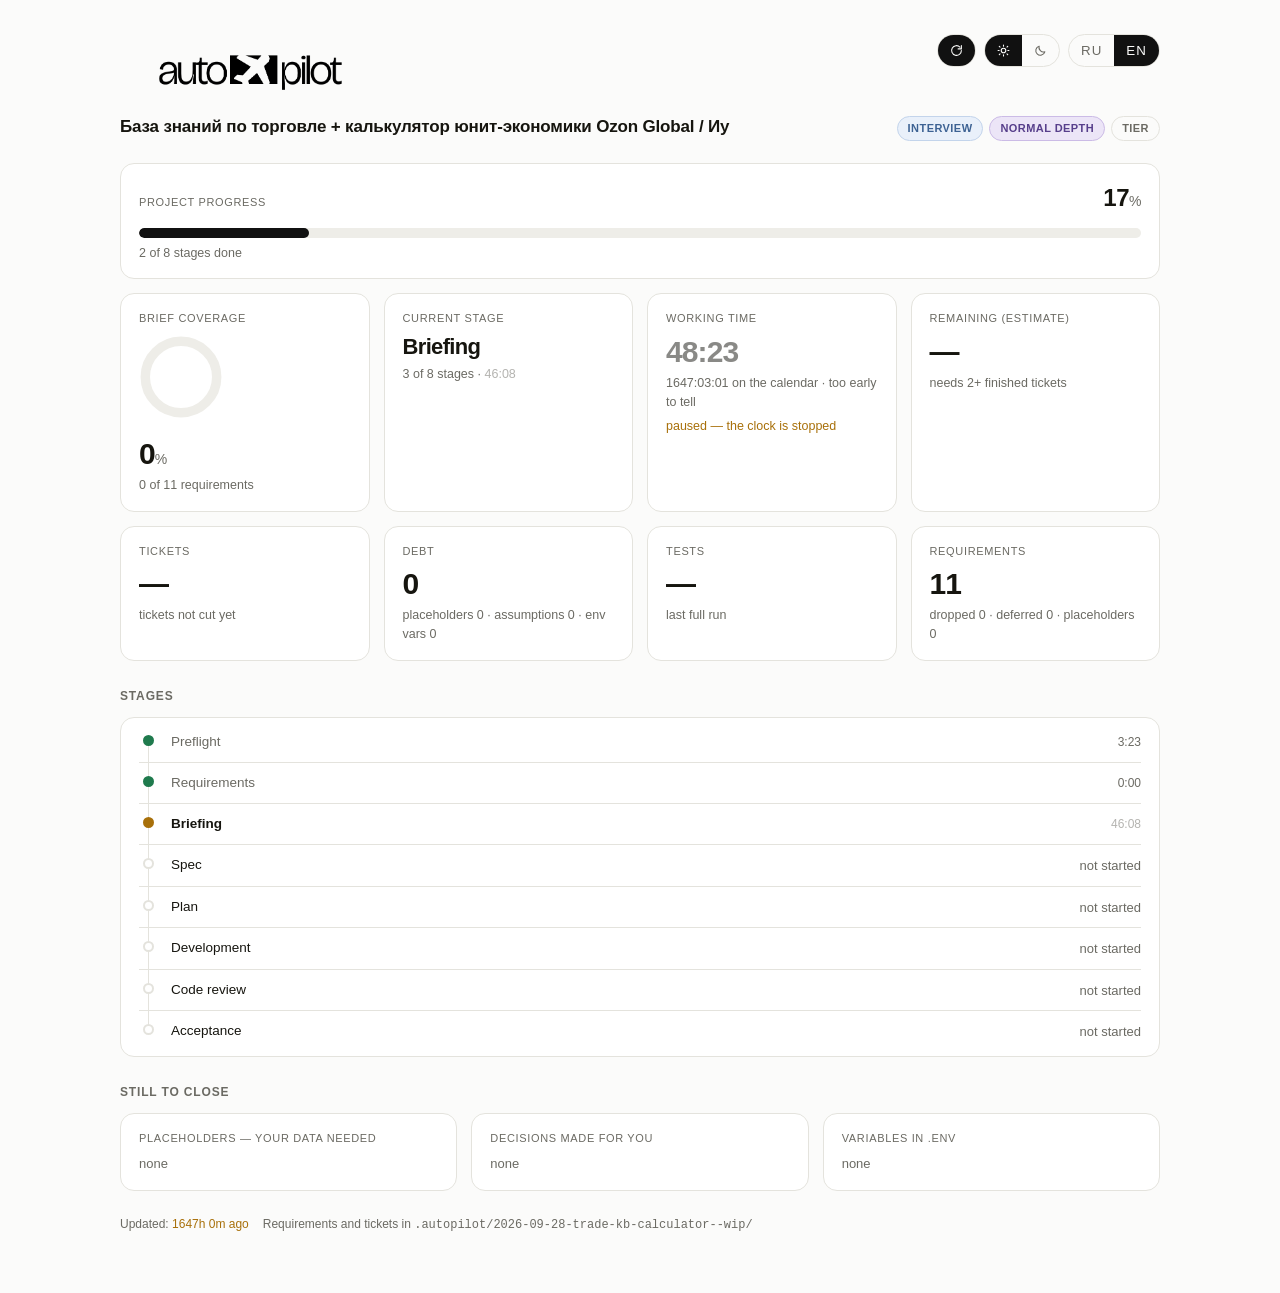
==== .autopilot/index.html @ a00d8f91 "Исходная база знаний и старт автопилота Co-Authored-By: Claude Opus 5.5 <noreply@anthropic.com>" ====
<!doctype html>
<html lang="ru">
<head>
<meta charset="utf-8">
<meta name="viewport" content="width=device-width, initial-scale=1">
<title>autopilot</title>
<style>
  :root, :root[data-theme="light"]{
    --bg:#fbfbfa; --panel:#fff; --ink:#16150f; --dim:#6b6a63; --line:#e4e3dd;
    --accent:#111; --ok:#1f7a4d; --warn:#a8700a; --bad:#b3352b; --ghost:#eeede8; --info:#2f6690;
    --fix:#6f4a9e;
    --radius:14px; --logo-light:block; --logo-dark:none; --glow:rgba(168,112,10,.38);
  }
  @media (prefers-color-scheme:dark){
    :root:not([data-theme]){
      --bg:#141412; --panel:#1c1c19; --ink:#f2f1ea; --dim:#918f86; --line:#2e2e29;
      --accent:#f2f1ea; --ok:#4bbd84; --warn:#d9a341; --bad:#e0685c; --ghost:#262622; --info:#7aa8d4;
      --fix:#b18ad9;
      --glow:rgba(217,163,65,.45);
      --logo-light:none; --logo-dark:block;
    }
  }
  :root[data-theme="dark"]{
    --bg:#141412; --panel:#1c1c19; --ink:#f2f1ea; --dim:#918f86; --line:#2e2e29;
    --accent:#f2f1ea; --ok:#4bbd84; --warn:#d9a341; --bad:#e0685c; --ghost:#262622; --info:#7aa8d4;
    --fix:#b18ad9;
    --logo-light:none; --logo-dark:block;
  }
  *{box-sizing:border-box}
  body{margin:0;background:var(--bg);color:var(--ink);
    font:15px/1.5 ui-sans-serif,-apple-system,"Segoe UI",Roboto,"Helvetica Neue",sans-serif;
    -webkit-font-smoothing:antialiased;padding:34px 20px 60px}
  .wrap{max-width:1040px;margin:0 auto;min-width:0}
  /* wrap на .top: в узкой панели переключатели уходят на вторую строку, а не за край */
  .top{display:flex;align-items:flex-start;gap:16px;margin-bottom:8px;flex-wrap:wrap}
  .logo{height:clamp(44px,7vw,72px);width:auto;max-width:64vw}
  .logo.l{display:var(--logo-light)} .logo.d{display:var(--logo-dark)}
  .segs{margin-left:auto;display:flex;gap:8px;flex:0 0 auto}
  .seg{display:flex;border:1px solid var(--line);border-radius:999px;overflow:hidden}
  .seg button{appearance:none;border:0;background:transparent;color:var(--dim);cursor:pointer;
    font:600 11px/1 inherit;letter-spacing:.08em;padding:8px 12px;display:flex;align-items:center}
  .seg button:hover{color:var(--ink)}
  .seg button[aria-pressed="true"]{background:var(--accent);color:var(--bg)}
  .seg svg{width:13px;height:13px;display:block}
  header{display:flex;flex-wrap:wrap;gap:12px;align-items:baseline;margin-bottom:22px}
  h1{font-size:17px;font-weight:600;margin:0;letter-spacing:-.01em}
  .badges{margin-left:auto;display:flex;gap:6px;flex-wrap:wrap}
  .badge{font-size:11px;letter-spacing:.04em;text-transform:uppercase;font-weight:600;
    border:1px solid var(--bd,var(--line));border-radius:999px;padding:3px 10px;
    color:var(--fg,var(--dim));background:var(--bbg,transparent)}
  /* режим — синяя семья, насыщенность растёт с автономией */
  .b-mode-1{--bbg:#eff4fb;--bd:#cfdcef;--fg:#4a6d9e}
  .b-mode-2{--bbg:#e9f0fa;--bd:#c3d4eb;--fg:#3d6293}
  .b-mode-3{--bbg:#e3ecf9;--bd:#b6cce8;--fg:#2f5688}
  .b-mode-4{--bbg:#d6e3f6;--bd:#9dbbe0;--fg:#1f4374}
  /* глубина — фиолетовая семья */
  .b-depth-1{--bbg:#f4f0fa;--bd:#ddd2ee;--fg:#6b559b}
  .b-depth-2{--bbg:#ece5f7;--bd:#cbbbe6;--fg:#573f8b}
  .b-depth-3{--bbg:#e2d8f3;--bd:#b8a3dd;--fg:#452f78}
  /* ярус — охра, насыщенность растёт с объёмом работы */
  .b-tier-0{--bbg:#f7f3e8;--bd:#e5dbc3;--fg:#7d6b45}
  .b-tier-1{--bbg:#f3ecdb;--bd:#dbcda9;--fg:#6e5c34}
  .b-tier-2{--bbg:#eee4cb;--bd:#cfbc8d;--fg:#5f4d26}
  .b-tier-3{--bbg:#e8dbb9;--bd:#c2ab72;--fg:#50401b}
  .b-done{--bbg:#e8f3ec;--bd:#b6d9c4;--fg:#1f7a4d}
  @media (prefers-color-scheme:dark){
    :root:not([data-theme]) .b-mode-1{--bbg:#1a2333;--bd:#2a3a52;--fg:#9cbbe6}
    :root:not([data-theme]) .b-mode-2{--bbg:#1b263a;--bd:#2e405e;--fg:#a5c3ec}
    :root:not([data-theme]) .b-mode-3{--bbg:#1c2942;--bd:#31466a;--fg:#aecbf2}
    :root:not([data-theme]) .b-mode-4{--bbg:#1f2f4f;--bd:#3a5482;--fg:#c0d8fb}
    :root:not([data-theme]) .b-depth-1{--bbg:#221d32;--bd:#372e4f;--fg:#b8a6e0}
    :root:not([data-theme]) .b-depth-2{--bbg:#26203b;--bd:#40345c;--fg:#c5b3ec}
    :root:not([data-theme]) .b-depth-3{--bbg:#2b2346;--bd:#4b3b6c;--fg:#d3c2f7}
    :root:not([data-theme]) .b-tier-0{--bbg:#26221a;--bd:#3b3527;--fg:#cbb98d}
    :root:not([data-theme]) .b-tier-1{--bbg:#2a2519;--bd:#443b26;--fg:#d6c393}
    :root:not([data-theme]) .b-tier-2{--bbg:#2f2917;--bd:#4e4227;--fg:#e2cd97}
    :root:not([data-theme]) .b-tier-3{--bbg:#352d16;--bd:#58492a;--fg:#edd79c}
    :root:not([data-theme]) .b-done{--bbg:#16281f;--bd:#26432f;--fg:#4bbd84}
  }
  :root[data-theme="dark"] .b-mode-1{--bbg:#1a2333;--bd:#2a3a52;--fg:#9cbbe6}
  :root[data-theme="dark"] .b-mode-2{--bbg:#1b263a;--bd:#2e405e;--fg:#a5c3ec}
  :root[data-theme="dark"] .b-mode-3{--bbg:#1c2942;--bd:#31466a;--fg:#aecbf2}
  :root[data-theme="dark"] .b-mode-4{--bbg:#1f2f4f;--bd:#3a5482;--fg:#c0d8fb}
  :root[data-theme="dark"] .b-depth-1{--bbg:#221d32;--bd:#372e4f;--fg:#b8a6e0}
  :root[data-theme="dark"] .b-depth-2{--bbg:#26203b;--bd:#40345c;--fg:#c5b3ec}
  :root[data-theme="dark"] .b-depth-3{--bbg:#2b2346;--bd:#4b3b6c;--fg:#d3c2f7}
  :root[data-theme="dark"] .b-tier-0{--bbg:#26221a;--bd:#3b3527;--fg:#cbb98d}
  :root[data-theme="dark"] .b-tier-1{--bbg:#2a2519;--bd:#443b26;--fg:#d6c393}
  :root[data-theme="dark"] .b-tier-2{--bbg:#2f2917;--bd:#4e4227;--fg:#e2cd97}
  :root[data-theme="dark"] .b-tier-3{--bbg:#352d16;--bd:#58492a;--fg:#edd79c}
  :root[data-theme="dark"] .b-done{--bbg:#16281f;--bd:#26432f;--fg:#4bbd84}
  /* minmax(min(Npx,100%)): в колонке уже 200px карточка сжимается, а не вылезает за край */
  .grid{display:grid;gap:14px;grid-template-columns:repeat(auto-fit,minmax(min(200px,100%),1fr));margin-bottom:14px}
  /* ряды показателей: четыре карточки в строку держатся дольше, чем списки долга */
  .grid.m{grid-template-columns:repeat(auto-fit,minmax(min(168px,100%),1fr))}
  .card{background:var(--panel);border:1px solid var(--line);border-radius:var(--radius);padding:16px 18px;min-width:0}
  .k{font-size:11px;letter-spacing:.06em;text-transform:uppercase;color:var(--dim);margin-bottom:8px}
  /* длинное значение («1 ч 05 мин … 2 ч 10 мин», «Спецификация») переносится, а не режется */
  .v{font-size:30px;font-weight:650;letter-spacing:-.03em;line-height:1.1;font-variant-numeric:tabular-nums;
    overflow-wrap:anywhere}
  .v.stage{font-size:clamp(17px,4.4vw,22px)}
  .v small{font-size:14px;font-weight:500;color:var(--dim);letter-spacing:0}
  .sub{font-size:12.5px;color:var(--dim);margin-top:6px;overflow-wrap:anywhere}
  .hero{display:flex;gap:18px;align-items:center;flex-wrap:wrap}
  .hero>div{min-width:0}
  .ring{flex:0 0 84px}
  .bar{height:6px;background:var(--ghost);border-radius:99px;overflow:hidden;margin-top:10px}
  .bar i{display:block;height:100%;background:var(--accent);border-radius:99px;transition:width .3s ease}
  .bar.lg{height:10px;margin-top:12px}
  /* общий прогресс: этапы по весам, внутри разработки — доля готовых тасков */
  .overall{background:var(--panel);border:1px solid var(--line);border-radius:var(--radius);
    padding:16px 18px;margin-bottom:14px}
  .overall-head{display:flex;justify-content:space-between;align-items:baseline;gap:10px;
    font-size:11px;letter-spacing:.06em;text-transform:uppercase;color:var(--dim)}
  .overall-head b{font-size:24px;font-weight:650;letter-spacing:-.02em;text-transform:none;
    color:var(--ink);font-variant-numeric:tabular-nums}
  .overall-head b small{font-size:14px;font-weight:500;color:var(--dim)}
  h2{font-size:12px;letter-spacing:.07em;text-transform:uppercase;color:var(--dim);
    margin:26px 0 12px;font-weight:600}
  .tl{background:var(--panel);border:1px solid var(--line);border-radius:var(--radius);padding:16px 18px;min-width:0}
  /* сводка по таскам — ответ на «где разработка» до того, как всматриваешься в полосы */
  .tlsum{display:flex;gap:8px;flex-wrap:wrap;margin-bottom:12px}
  .chip{font-size:11.5px;letter-spacing:.03em;border:1px solid var(--line);border-radius:999px;
    padding:3px 10px;color:var(--dim);font-variant-numeric:tabular-nums}
  .chip.ok{border-color:var(--ok);color:var(--ok)}
  .chip.run{border-color:var(--warn);color:var(--warn)}
  .chip.info{border-color:var(--info);color:var(--info)}
  .chip.bad{border-color:var(--bad);color:var(--bad)}
  .chip.fix{border-color:var(--fix);color:var(--fix)}
  /* фаза таска прямо на плашке: «ревью» и «ремонт» — состояния, которых до
     этого не существовало, и по одному цвету их не различить */
  .fill .nm{overflow:hidden;text-overflow:ellipsis;min-width:0}
  .fill .ph{margin-left:8px;font-size:10.5px;letter-spacing:.05em;text-transform:uppercase;
    opacity:.85;border:1px solid rgba(255,255,255,.5);border-radius:999px;padding:1px 6px;flex:none}
  .tlnow{font-size:13px;margin:-4px 0 12px;overflow-wrap:anywhere}
  .tlnow .lbl{color:var(--dim)}
  .tlnow b{font-weight:650;font-variant-numeric:tabular-nums}
  .tlnow .nowclock{color:var(--warn);font-variant-numeric:tabular-nums}
  .wave{font-size:11px;letter-spacing:.06em;text-transform:uppercase;color:var(--dim);margin:14px 0 8px}
  .wave:first-child{margin-top:0}
  /* minmax(0,1fr), а не 1fr: у 1fr пол — min-content, и длинное имя таска раздвигает сетку шире экрана */
  .row{display:grid;grid-template-columns:26px minmax(0,1fr) 56px;gap:10px;align-items:center;margin-bottom:6px;font-size:13px}
  .row b{font-weight:600;font-variant-numeric:tabular-nums;color:var(--dim)}
  .row.now b{color:var(--ink)}
  .track{background:var(--ghost);border-radius:6px;height:22px;position:relative;overflow:hidden;min-width:0}
  .fill{position:absolute;inset:0 auto 0 0;border-radius:6px;display:flex;align-items:center;
    padding:0 8px;white-space:nowrap;font-size:12px;color:#fff;overflow:hidden}
  /* ждущий таск — пустой контур, а не залитая дорожка: плашка теперь во всю
     ширину, и без этого «ждёт» выглядело бы как ещё одно состояние заливки */
  .row.wait .track{background:transparent;border:1px dashed var(--line)}
  .fill.pend{background:transparent;border:0;color:var(--dim)}
  /* «в работе» должно читаться как живое, а не как исчезающее: раньше плашка
     гасла до opacity .3 вместе с названием таска. Теперь дышит свечение вокруг
     дорожки и яркость плашки, текст остаётся читаемым всё время. */
  .row.now .track{animation:trackGlow 1.9s ease-in-out infinite}
  /* блик бежит по плашке идущего таска — движение без ложного процента */
  .fill.active::after{content:'';position:absolute;inset:0;
    background:linear-gradient(90deg,transparent 0,rgba(255,255,255,.30) 50%,transparent 100%);
    transform:translateX(-100%);animation:sheen 1.9s ease-in-out infinite}
  .mins{text-align:right;font-variant-numeric:tabular-nums;color:var(--dim);font-size:12px}
  /* этапы — вертикальная лента с рельсом */
  .stages{background:var(--panel);border:1px solid var(--line);border-radius:var(--radius);padding:4px 18px;min-width:0}
  .st{display:grid;grid-template-columns:20px minmax(0,1fr) auto;gap:12px;align-items:start;
    padding:10px 0;border-bottom:1px solid var(--line)}
  .st:last-child{border-bottom:0}
  .st .rail{position:relative;align-self:stretch;min-height:18px}
  .st .rail::before{content:"";position:absolute;left:9px;top:-10px;bottom:-10px;width:1px;background:var(--line)}
  .st:first-child .rail::before{top:9px}
  .st:last-child .rail::before{bottom:calc(100% - 9px)}
  .st .rail i{position:absolute;left:4px;top:3px;width:11px;height:11px;border-radius:99px;
    box-sizing:border-box;border:2px solid var(--line);background:var(--panel)}
  .st.done .rail i{background:var(--ok);border-color:var(--ok)}
  .st.active .rail i{background:var(--warn);border-color:var(--warn);animation:pulse 1.6s ease-in-out infinite}
  .st.failed .rail i{background:var(--bad);border-color:var(--bad)}
  .st.skipped .rail i{border-style:dashed;background:var(--panel)}
  .st>div{min-width:0}
  .st .nm{font-size:13.5px;overflow-wrap:anywhere}
  .st.active .nm{font-weight:650}
  .st.done .nm,.st.skipped .nm{color:var(--dim)}
  .st .mins{padding-top:1px}
  @keyframes trackGlow{
    0%,100%{box-shadow:0 0 0 0 var(--glow)}
    50%{box-shadow:0 0 0 4px transparent}
  }
  @keyframes sheen{to{transform:translateX(100%)}}
  /* у кого выключена анимация в системе — просто статичная подсветка */
  @media (prefers-reduced-motion:reduce){
    .row.now .track{animation:none;box-shadow:0 0 0 3px var(--glow)}
    .fill.active::after{animation:none;background:none}
  }
  .note{background:var(--panel);border:1px solid var(--line);border-radius:var(--radius);
    padding:14px 18px;font-size:13px;color:var(--dim)}
  .note b{color:var(--ink);font-weight:600}
  .stale{color:var(--warn)}
  /* Часы, остановленные простоем: цифры гаснут, чтобы стоящий таймер не читался как поломка. */
  .paused{opacity:.5}
  table{width:100%;border-collapse:collapse;font-size:13px;background:var(--panel);
    border:1px solid var(--line);border-radius:var(--radius);overflow:hidden}
  th{text-align:left;font-size:11px;letter-spacing:.05em;text-transform:uppercase;color:var(--dim);
    font-weight:600;padding:10px 12px;border-bottom:1px solid var(--line)}
  td{padding:10px 12px;border-bottom:1px solid var(--line);vertical-align:top}
  tr:last-child td{border-bottom:0}
  .dot{display:inline-block;width:7px;height:7px;border-radius:99px;margin-right:7px;vertical-align:1px}
  .tag{display:inline-block;font-size:11px;border:1px solid var(--line);border-radius:5px;
    padding:1px 5px;margin:0 3px 3px 0;color:var(--dim);font-variant-numeric:tabular-nums}
  ul.debt{margin:0;padding-left:18px}
  ul.debt li{margin-bottom:4px;font-size:13px}
  .empty{color:var(--dim);font-size:13px}
  footer{margin-top:24px;font-size:12px;color:var(--dim);display:flex;gap:14px;flex-wrap:wrap}
  footer code{overflow-wrap:anywhere}
  .scroll{overflow-x:auto}
  /* таблица тасков скроллится внутри своей рамки, а не сминает семь колонок в кашу */
  .scroll table{min-width:560px}
  /* узкая раскладка: встроенная панель IDE, боковая колонка, телефон */
  @media (max-width:460px){
    body{padding:20px 12px 44px}
    .top{gap:10px}
    header{gap:8px;margin-bottom:16px}
    h1{font-size:15px}
    h2{margin:20px 0 10px}
    .card,.overall,.tl,.note{padding:13px 14px}
    .stages{padding:2px 14px}
    .v{font-size:25px}
    .overall-head b{font-size:21px}
    .ring{flex:0 0 68px;width:68px;height:68px}
    .hero{gap:12px}
    .row{grid-template-columns:24px 1fr 48px;gap:8px}
    .st{grid-template-columns:18px 1fr auto;gap:9px}
    .badges{margin-left:0}
    .segs{margin-left:0}
    /* семь колонок в узкую панель не влезают ни при каком min-width, поэтому здесь
       таблица перестаёт требовать ширину, а второстепенные колонки уходят:
       требования, повторы и коммит есть в файлах, а «что и сколько идёт» — нет */
    .scroll table{min-width:0}
    th:nth-child(3),td:nth-child(3),
    th:nth-child(5),td:nth-child(5),
    th:nth-child(7),td:nth-child(7){display:none}
    /* переносится только название таска: заголовки и числа рвать по буквам нельзя */
    th,td{padding:9px 8px;white-space:nowrap}
    td:nth-child(2){white-space:normal;overflow-wrap:anywhere}
  }
</style>
</head>
<body>
<div class="wrap" id="app"></div>

<!-- Состояние приходит двумя путями, и порядок этих двух тегов — весь смысл.
     Сначала снимок, вписанный внутрь страницы: он есть всегда, поэтому дашборд
     показывает данные, чем бы его ни открыли — двойным кликом, панелью через
     data:, с мёртвым сервером, через месяц после прогона. Потом файл рядом: он
     перекрывает снимок там, где у страницы есть адрес, и он же подгружается
     заново каждые десять секунд, чтобы часы шли без перезагрузки.
     Разойтись в противоположные стороны им нечем: файл пишется на каждой
     правке, снимок — на каждом вызове .autopilot/sync.py, и он же вписывает
     файл в страницу, так что снимок либо равен файлу, либо старше его.
     Между маркерами правит только sync.py; руками — никогда. -->
<script>/*STATE-BEGIN*/window.STATE=null;/*STATE-END*/</script>
<script src="state.js"></script>

<script>
const MODE_CLS  = {manual:'b-mode-1', interview:'b-mode-2', semi:'b-mode-3', full:'b-mode-4'};
const DEPTH_CLS = {strict:'b-depth-1', normal:'b-depth-2', deep:'b-depth-3'};
const TIER_CLS  = {T0:'b-tier-0', T1:'b-tier-1', T2:'b-tier-2', T3:'b-tier-3'};

// Полный цикл сборки. state.js может прислать меньше — недостающие показываем как pending.
const STAGE_IDS = ['preflight','manifest','briefing','spec','plan','build','review','final'];

const POLL_MS = 10000;

const SUN  = '<svg viewBox="0 0 24 24" fill="none" stroke="currentColor" stroke-width="2" stroke-linecap="round"><circle cx="12" cy="12" r="4.2"/><path d="M12 2v2M12 20v2M4.2 4.2l1.4 1.4M18.4 18.4l1.4 1.4M2 12h2M20 12h2M4.2 19.8l1.4-1.4M18.4 5.6l1.4-1.4"/></svg>';
const MOON = '<svg viewBox="0 0 24 24" fill="none" stroke="currentColor" stroke-width="2" stroke-linecap="round" stroke-linejoin="round"><path d="M20 14.5A8.5 8.5 0 0 1 9.5 4a8.5 8.5 0 1 0 10.5 10.5z"/></svg>';
const SYNC = '<svg viewBox="0 0 24 24" fill="none" stroke="currentColor" stroke-width="2" stroke-linecap="round" stroke-linejoin="round"><path d="M21 12a9 9 0 1 1-2.64-6.36"/><path d="M21 3v6h-6"/></svg>';

const systemDark = () => {
  try { return matchMedia('(prefers-color-scheme: dark)').matches; } catch(e) { return false; }
};
const storedTheme = () => {
  try { return localStorage.getItem('autopilot-theme'); } catch(e) { return null; }
};
// Явный выбор пользователя перевешивает системную тему; до первого клика — системная.
function effectiveTheme(){
  return storedTheme() || (systemDark() ? 'dark' : 'light');
}
function applyTheme(t){
  if (t) document.documentElement.setAttribute('data-theme', t);
  else document.documentElement.removeAttribute('data-theme');
}

const LOGO_LIGHT = "[data-uri]";
const LOGO_DARK  = "[data-uri]";

const plural = (n, one, few, many) => {
  const a = Math.abs(n) % 10, b = Math.abs(n) % 100;
  if (a === 1 && b !== 11) return one;
  if (a >= 2 && a <= 4 && (b < 12 || b > 14)) return few;
  return many;
};

const I18N = {
  ru:{lang:"ru",coverage:"Покрытие брифа",ofReq:(a,b)=>`${a} из ${b} требований`,
    overall:"Прогресс проекта",overallStages:(a,b)=>`${a} из ${b} этапов пройдено`,
    overallTickets:(a,b)=>`${a} из ${b} тасков`,
    tickets:"Таски",ticketsDone:p=>`${p}% готово`,retries:n=>` · ${n} повтор.`,
    elapsed:"В работе",median:m=>`медиана на таск — ${m} мин`,tooEarly:"рано считать",
    calendar:c=>`календарных ${c}`,paused:"пауза — часы стоят",
    left:"Осталось (оценка)",needTwo:"нужно 2+ готовых таска",
    critpath:n=>`критический путь: ${n} ${plural(n,'таск','таска','тасков')} в цепочке`,
    stagesTitle:"Этапы",stage:"Этап сейчас",stageOf:(a,b)=>`${a} из ${b} этапов`,
    stages:{preflight:"Подготовка",manifest:"Требования",briefing:"Брифинг",spec:"Спецификация",
      plan:"План",build:"Разработка",review:"Код-ревью",final:"Приёмка"},
    skipped:"пропущен",notStarted:"не начат",allDone:"всё пройдено",
    noTicketsTier:"без разбивки",notCut:"таски ещё не нарезаны",
    t0note:(n)=>`Ярус T0 — собрано за один заход, без разбивки на таски.${n?' '+n:''}`,
    t0files:n=>`Файлов: ${n}.`,noEta:"ярус T0 — оценка не нужна",wrapUp:"таски готовы, идёт приёмка",
    auto:"Автообновление",autoOn:"Автообновление включено",autoOff:"Автообновление выключено",
    agoSec:s=>`${s} сек назад`,agoMin:m=>`${m} мин назад`,agoHr:(h,m)=>`${h} ч ${m} мин назад`,
    debt:"Долг",debtSub:(a,b,c)=>`заглушки ${a} · допущения ${b} · переменные ${c}`,
    tests:"Тесты",testsSub:"после последнего таска",testsSubOne:"последний полный прогон",failed:n=>`${n} упало`,
    buildTook:d=>`разработка заняла ${d}`,
    reqs:"Требования",reqsSub:(d,f,p)=>`снято ${d} · отложено ${f} · заглушки ${p}`,
    progress:"Ход сборки",
    wave:(n,c)=>c>1?`Волна ${n} — ${c} ${plural(c,'таск','таска','тасков')} параллельно`:`Волна ${n}`,
    chipDone:n=>`готово ${n}`,chipRun:n=>`пишутся ${n}`,chipWait:n=>`ждут ${n}`,chipFailed:n=>`упало ${n}`,
    chipReview:n=>`на ревью ${n}`,chipRepair:n=>`в ремонте ${n}`,
    phase:{'in-progress':"пишется",review:"ревью",repair:"ремонт"},
    nowLbl:"Сейчас:",nowIdle:"Ни один таск не запущен.",
    noTickets:"Тасков пока нет — идёт подготовка.",
    tblTickets:"Таски",thN:"#",thTitle:"Таск",thReq:"Требования",thTime:"Время",thRetry:"Повт.",
    thTests:"Тесты",thCommit:"Коммит",tblEmpty:"пока пусто",
    toClose:"Что осталось закрыть",placeholders:"Заглушки — нужны твои данные",
    assumptions:"Решения, принятые за тебя",envVars:"Переменные в .env",
    additions:"Добавлено сверх заказанного",none:"пусто",
    blind:"Слепая приёмка",blindOk:"Расхождений нет.",blindBad:"Расхождения:",
    blindV:(m,c)=>`${m} / ${c} требований подтверждено`,
    updated:"Обновлено",filesIn:"Требования и таски — в",
    modes:{full:"полный автомат",semi:"полуавтомат",interview:"интервью",manual:"ручной"},
    depths:{strict:"строго по брифу",normal:"обычная глубина",deep:"максимальная глубина"},
    tier:t=>`ярус ${t}`,finished:"завершено",min:"мин",hr:"ч",m:"м",
    langLabel:"Язык",themeLabel:"Тема",themeLight:"Светлая тема",themeDark:"Тёмная тема"},
  en:{lang:"en",coverage:"Brief coverage",ofReq:(a,b)=>`${a} of ${b} requirements`,
    overall:"Project progress",overallStages:(a,b)=>`${a} of ${b} stages done`,
    overallTickets:(a,b)=>`${a} of ${b} tickets`,
    tickets:"Tickets",ticketsDone:p=>`${p}% done`,retries:n=>` · ${n} retries`,
    elapsed:"Working time",median:m=>`median per ticket — ${m} min`,tooEarly:"too early to tell",
    calendar:c=>`${c} on the calendar`,paused:"paused — the clock is stopped",
    left:"Remaining (estimate)",critpath:n=>`critical path: ${n} tickets deep`,needTwo:"needs 2+ finished tickets",
    stagesTitle:"Stages",stage:"Current stage",stageOf:(a,b)=>`${a} of ${b} stages`,
    stages:{preflight:"Preflight",manifest:"Requirements",briefing:"Briefing",spec:"Spec",
      plan:"Plan",build:"Development",review:"Code review",final:"Acceptance"},
    skipped:"skipped",notStarted:"not started",allDone:"all passed",
    noTicketsTier:"no split",notCut:"tickets not cut yet",
    t0note:(n)=>`Tier T0 — built in a single pass, no tickets.${n?' '+n:''}`,
    t0files:n=>`Files: ${n}.`,noEta:"tier T0 — no estimate needed",wrapUp:"tickets done, acceptance running",
    auto:"Auto-refresh",autoOn:"Auto-refresh on",autoOff:"Auto-refresh off",
    agoSec:s=>`${s}s ago`,agoMin:m=>`${m} min ago`,agoHr:(h,m)=>`${h}h ${m}m ago`,
    debt:"Debt",debtSub:(a,b,c)=>`placeholders ${a} · assumptions ${b} · env vars ${c}`,
    tests:"Tests",testsSub:"after the last ticket",testsSubOne:"last full run",failed:n=>`${n} failed`,
    buildTook:d=>`development took ${d}`,
    reqs:"Requirements",reqsSub:(d,f,p)=>`dropped ${d} · deferred ${f} · placeholders ${p}`,
    progress:"Build progress",
    wave:(n,c)=>c>1?`Wave ${n} — ${c} tickets in parallel`:`Wave ${n}`,
    chipDone:n=>`${n} done`,chipRun:n=>`${n} writing`,chipWait:n=>`${n} waiting`,chipFailed:n=>`${n} failed`,
    chipReview:n=>`${n} in review`,chipRepair:n=>`${n} in repair`,
    phase:{'in-progress':"writing",review:"review",repair:"repair"},
    nowLbl:"Now:",nowIdle:"No ticket is running.",
    noTickets:"No tickets yet — still preparing.",
    tblTickets:"Tickets",thN:"#",thTitle:"Ticket",thReq:"Requirements",thTime:"Time",thRetry:"Retry",
    thTests:"Tests",thCommit:"Commit",tblEmpty:"empty so far",
    toClose:"Still to close",placeholders:"Placeholders — your data needed",
    assumptions:"Decisions made for you",envVars:"Variables in .env",
    additions:"Added beyond the brief",none:"none",
    blind:"Blind acceptance",blindOk:"No disagreements.",blindBad:"Disagreements:",
    blindV:(m,c)=>`${m} / ${c} requirements confirmed`,
    updated:"Updated",filesIn:"Requirements and tickets in",
    modes:{full:"fully automatic",semi:"semi-automatic",interview:"interview",manual:"manual"},
    depths:{strict:"strictly as written",normal:"normal depth",deep:"maximum depth"},
    tier:t=>`tier ${t}`,finished:"finished",min:"min",hr:"h",m:"m",
    langLabel:"Language",themeLabel:"Theme",themeLight:"Light theme",themeDark:"Dark theme"}
};

let CUR = I18N.ru;                 // язык, на котором сейчас отрисовано — нужен тикающим таймерам
let autoOn = true;
try { autoOn = (localStorage.getItem('autopilot-auto') || 'on') !== 'off'; } catch(e) {}
let pollT = null;
let lastStamp = null;              // метка отрисованного состояния — против лишних перерисовок

// ——— живые таймеры ———————————————————————————————————————————————
// Всё время считается из меток state.js. Незакрытый интервал тикает от текущего момента.
const spanMs = (from, to) => {
  const a = from ? new Date(from).getTime() : NaN;
  if (isNaN(a)) return null;
  const b = to ? new Date(to).getTime() : Date.now();
  return Math.max(0, b - a);
};
// ——— активное время ——————————————————————————————————————————————
// Часы прогона показывают работу, а не календарь: ушёл человек на сутки — часы стоят.
// Никаких дополнительных записей для этого не нужно. state.js и так усеян метками —
// старт, стадии, таски, updatedAt, — и промежуток между соседними метками длиннее порога
// это простой, а не работа. Порог тот же, что у «молчания» ниже: сорок пять минут.
// Замерено на реальных прогонах 2026-08-19: между метками работа укладывается в час,
// а простои идут часами и сутками (444 минуты, 4207, 7814), так что грубая обрезка
// ошибается на единицы процентов и при этом не требует от агента ни одной новой правки.
const IDLE_CAP_MS = 2700000;
let MARKS = [];
// `updatedAt` — единственная скользящая метка: агент перезаписывает её, и прошлый пульс
// из файла пропадает. Поэтому страница запоминает каждое значение, которое видела: без
// этого счётчик прыгал назад на величину порога в тот момент, когда агент возвращался
// после простоя (проверено 2026-08-19). Хранится по прогону, переживает перезагрузку.
function rememberBeats(S){
  const key = 'autopilot-beats:' + (S.slug || '') + ':' + (S.startedAt || '');
  try {
    const seen = JSON.parse(localStorage.getItem(key) || '[]');
    if (S.updatedAt && seen.indexOf(S.updatedAt) === -1) {
      seen.push(S.updatedAt);
      localStorage.setItem(key, JSON.stringify(seen.slice(-600)));
    }
    return seen;
  } catch (e) { return []; }
}
function collectMarks(S){
  const out = [];
  const push = v => { const t = v ? new Date(v).getTime() : NaN; if (!isNaN(t)) out.push(t); };
  push(S.startedAt); push(S.updatedAt); push(S.finishedAt);
  (S.beats || []).forEach(push);                    // журнал пульса, если прогон его ведёт
  rememberBeats(S).forEach(push);                   // и то, что страница видела своими глазами
  (S.stages || []).forEach(x => { push(x.startedAt); push(x.finishedAt); });
  (S.tickets || []).forEach(x => { push(x.startedAt); push(x.finishedAt); });
  ((S.polish || {}).rounds || []).forEach(x => push(x.finishedAt));
  return Array.from(new Set(out)).sort((a, b) => a - b);
}
// Сумма промежутков между метками; каждый обрезан по порогу простоя.
function activeMs(from, to){
  const a = from ? new Date(from).getTime() : NaN;
  if (isNaN(a)) return null;
  const b = to ? new Date(to).getTime() : Date.now();
  if (b <= a) return 0;
  const pts = [a].concat(MARKS.filter(t => t > a && t < b), [b]);
  let s = 0;
  for (let i = 1; i < pts.length; i++) s += Math.min(pts[i] - pts[i-1], IDLE_CAP_MS);
  return s;
}
// Стоят ли часы прямо сейчас — то есть тянется ли простой дольше порога.
function idleNow(){
  const S = window.STATE || {};
  if (!S || S.finishedAt) return false;
  const last = MARKS.length ? MARKS[MARKS.length - 1] : null;
  return last != null && Date.now() - last > IDLE_CAP_MS;
}
const fmtClock = ms => {
  if (ms == null) return '—';
  const s = Math.floor(ms/1000), h = Math.floor(s/3600), m = Math.floor((s%3600)/60), ss = s%60;
  const p = n => String(n).padStart(2,'0');
  return h ? `${h}:${p(m)}:${p(ss)}` : `${m}:${p(ss)}`;
};
// Открытый интервал получает data-live — его каждую секунду обновляет tick().
function timerHTML(from, to){
  const ms = activeMs(from, to);
  if (ms == null) return '—';
  return to ? `<span>${fmtClock(ms)}</span>`
            : `<span data-live data-from="${from}">${fmtClock(ms)}</span>`;
}
function agoText(iso){
  const ms = spanMs(iso, null);
  if (ms == null) return '—';
  const s = Math.floor(ms/1000);
  if (s < 60) return CUR.agoSec(s);
  const m = Math.floor(s/60);
  return m < 60 ? CUR.agoMin(m) : CUR.agoHr(Math.floor(m/60), m%60);
}
function tick(){
  const stopped = idleNow();
  document.querySelectorAll('[data-live][data-from]').forEach(el => {
    el.textContent = fmtClock(activeMs(el.dataset.from, null));
    el.classList.toggle('paused', stopped);          // часы стоят — видно, что это не поломка
  });
  document.querySelectorAll('[data-idle-note]').forEach(el => {
    el.hidden = !stopped;
  });
  document.querySelectorAll('[data-ago]').forEach(el => {
    el.textContent = agoText(el.dataset.ago);
    // Молчание — повод присмотреться, но только когда никто не работает.
    // Пока хотя бы один таск идёт, записей внутри него нет по устройству
    // процесса: оркестратор пишет на границах, а таск живёт десятки минут.
    // Порог тогда — не пять минут, а заметно дольше самого долгого таска.
    const S = window.STATE || {};
    const busy = (S.tickets || []).some(t =>
      t.status === 'in-progress' || t.status === 'review' || t.status === 'repair');
    el.classList.toggle('stale', !S.finishedAt
      && spanMs(el.dataset.ago, null) > (busy ? 2700000 : 300000));
  });
}

// ——— автообновление ——————————————————————————————————————————————
// Страница не перезагружается: она подтягивает state.js заново отдельным тегом.
// Так сделано потому, что встроенные панели (Claude Desktop, IDE-вьюверы) глушат
// навигацию — и location.reload(), и <meta http-equiv="refresh"> там молча ничего
// не делают, а вот загрузку подресурсов панель не трогает. Проверено измерением:
// reload и meta refresh не сработали ни разу, подгрузка тега — двенадцать раз из
// двенадцати. Побочная выгода — «обновить» больше не значит «потерять место на
// странице», выделение и позицию прокрутки перерисовка сохраняет.
// Но подресурсы живут только у страницы, у которой есть адрес. Панель Claude не
// открывает file:// как страницу — она вклеивает HTML в data:text/html, а оттуда
// origin равен null: state.js не грузится ни относительным путём, ни абсолютным
// file://, ни через fetch. Поэтому состояние вписано ещё и внутрь страницы: там,
// где адреса нет, дашборд показывает снимок и молчит про обновления вместо того
// чтобы показывать пустой экран. Живое обновление остаётся за http (панель через
// preview_start, обычный браузер) — phases/0-instruments.md.
// Видимость НЕ проверяем: те же панели держат document.hidden === true всё время,
// хотя пользователь смотрит именно туда.
const stampOf = S => (S.updatedAt || '') + '|' + (S.finishedAt || '') + '|' + (S.tickets || []).length;

function applyState(){
  const S = window.STATE;
  if (!S || typeof S !== 'object') return;
  // Перерисовываем только когда состояние действительно сдвинулось: молчаливая
  // перерисовка раз в десять секунд сбрасывала бы выделенный текст ни за что.
  const stamp = stampOf(S);
  if (stamp === lastStamp) return;
  lastStamp = stamp;
  const y = window.scrollY;
  // Упавший рендер не должен убивать страницу: сбрасываем штамп, чтобы следующий
  // круг опроса попробовал заново — иначе исправленный state.js уже не подберётся.
  try { render(CUR.lang); } catch (e) { lastStamp = ''; bootFail(String(e && e.message || e)); }
  window.scrollTo(0, y);
}

function pollState(){
  clearTimeout(pollT);
  if (!autoOn || (window.STATE && window.STATE.finishedAt)) return;
  pollT = setTimeout(() => {
    const s = document.createElement('script');
    // Метка времени в запросе — иначе file:// отдаст скрипт из кеша.
    s.src = 'state.js?t=' + Date.now();
    // Ошибка — обычное дело: файл могли поймать в момент записи. Старое состояние
    // остаётся на экране, следующий круг через десять секунд подберёт целое.
    const next = () => { s.remove(); applyState(); pollState(); };
    s.onload = next;
    s.onerror = next;
    document.head.appendChild(s);
  }, POLL_MS);
}

function render(lang){
  const L = I18N[lang] || I18N.ru;
  CUR = L;
  const S = STATE, T = S.tickets || [], R = S.requirements || {};
  MARKS = collectMarks(S);
  const esc = s => String(s == null ? '' : s).replace(/[&<>"]/g, c => ({'&':'&amp;','<':'&lt;','>':'&gt;','"':'&quot;'}[c]));
  // Таск живёт в трёх активных состояниях, а не в одном: пишется — проверяется —
  // чинится. Ревью и ремонт идут, пока летит следующий таск, поэтому «готово 2 из 8»
  // без них — самый частый вопрос к экрану: «а с третьим-то что».
  const ACTIVE = ['in-progress', 'review', 'repair'];
  const done = T.filter(t => t.status === 'done');
  const writing = T.filter(t => t.status === 'in-progress');
  const inReview = T.filter(t => t.status === 'review');
  const inRepair = T.filter(t => t.status === 'repair');
  const running = T.filter(t => ACTIVE.includes(t.status));
  const failedT = T.filter(t => t.status === 'failed');
  const waiting = T.length - done.length - running.length - failedT.length;
  const live = Math.max(0, (R.total || 0) - (R.dropped || 0));

  const mins = t => (t.startedAt && t.finishedAt)
    ? Math.max(1, Math.round(activeMs(t.startedAt, t.finishedAt) / 60000)) : null;
  const durations = done.map(mins).filter(Boolean).sort((a,b) => a-b);
  const median = durations.length ? durations[Math.floor(durations.length/2)] : null;
  const fmtDur = m => m == null ? '—'
    : m < 60 ? m + ' ' + L.min : Math.floor(m/60) + ' ' + L.hr + ' ' + String(m%60).padStart(2,'0') + ' ' + L.min;

  const byId = Object.fromEntries(T.map(t => [t.id, t]));
  const memo = {};
  function depth(id, seen){
    const t = byId[id];
    if (!t || t.status === 'done') return 0;
    if (memo[id] != null) return memo[id];
    if (seen.has(id)) return 1;
    seen.add(id);
    const d = 1 + Math.max(0, ...(t.blockedBy || []).map(b => depth(b, seen)));
    seen.delete(id);
    return memo[id] = d;
  }
  const cp = Math.max(0, ...T.map(t => depth(t.id, new Set())));

  // Оценка считается в минутах по цепочке, а не «медиана × длина цепочки»: иначе
  // таск, который идёт двадцать седьмую минуту, стоит в оценке как не начатый,
  // и на последнем почти доделанном таске экран пишет «21 … 39 мин».
  const memoMin = {};
  const leftFor = t => {
    if (!t || t.status === 'done') return 0;
    const full = median || 10;
    // код написан — осталась проверка и, может быть, правка по находке
    if (t.status === 'review') return full * 0.2;
    if (t.status === 'repair') return full * 0.5;
    if (t.status === 'in-progress' && t.startedAt) {
      const elapsed = (activeMs(t.startedAt, null) || 0) / 60000;
      return Math.max(1, full - elapsed);          // уже идёт — осталось меньше
    }
    return full;
  };
  function chainMin(id, seen){
    const t = byId[id];
    if (!t || t.status === 'done') return 0;
    if (memoMin[id] != null) return memoMin[id];
    if (seen.has(id)) return leftFor(t);
    seen.add(id);
    const d = leftFor(t) + Math.max(0, ...(t.blockedBy || []).map(b => chainMin(b, seen)));
    seen.delete(id);
    return memoMin[id] = d;
  }
  const cpMin = Math.max(0, ...T.map(t => chainMin(t.id, new Set())));
  const eta = (median && cpMin > 0)
    ? [Math.max(1, Math.round(cpMin*0.75)), Math.max(2, Math.round(cpMin*1.4))] : null;

  // Этапы: канонический порядок, поверх него — то, что прислал state.js.
  const given = Array.isArray(S.stages) ? S.stages.filter(Boolean) : [];
  const stages = STAGE_IDS.map(id => given.find(s => s.id === id) || {id, status:'pending'})
    .concat(given.filter(s => !STAGE_IDS.includes(s.id)));
  const stName = s => L.stages[s.id] || s.id;
  const activeStage = stages.find(s => s.status === 'active');
  const curStage = activeStage || stages.find(s => s.status !== 'done' && s.status !== 'skipped');
  const stageNo = curStage ? stages.indexOf(curStage) + 1 : stages.length;
  const t0 = String(S.tier).toUpperCase() === 'T0';
  const buildStage = stages.find(s => s.id === 'build');
  const buildMs = buildStage && buildStage.startedAt && buildStage.finishedAt
    ? activeMs(buildStage.startedAt, buildStage.finishedAt) : null;

  // Прогресс проекта целиком. Веса — это доли времени, а не «этап = 1/8»: разработка идёт
  // часами, подготовка минуты. Внутри разработки шкала дробится по готовым таскам, поэтому
  // она ползёт с каждым таском, а не стоит на месте полдня и потом прыгает.
  const STAGE_WEIGHT = {preflight:1, manifest:1, briefing:1, spec:2, plan:1, build:6, review:2, final:1};
  const stageFrac = s => {
    if (s.status === 'done' || s.status === 'skipped') return 1;
    if (s.status !== 'active') return 0;                      // pending и failed — ноль
    if (s.id === 'build' && T.length) return Math.max(0.05, done.length / T.length);
    return 0.5;
  };
  const totalW = stages.reduce((a,s) => a + (STAGE_WEIGHT[s.id] ?? 1), 0);
  const overallPct = totalW
    ? Math.round(stages.reduce((a,s) => a + (STAGE_WEIGHT[s.id] ?? 1) * stageFrac(s), 0) / totalW * 100) : 0;
  const stagesDone = stages.filter(s => s.status === 'done' || s.status === 'skipped').length;

  const coverage = live ? Math.round((R.done||0)/live*100) : 0;
  // Таск на ревью уже написан. Считать его нулём — врать в меньшую сторону ровно
  // там, где до разделения статусов врали в большую, помечая код готовым до проверки.
  const ticketPct = T.length
    ? Math.round((done.length + 0.75*(inReview.length + inRepair.length))/T.length*100) : 0;
  const retries = T.reduce((s,t) => s + (t.retries||0), 0);
  const last = done[done.length-1];
  // Полный прогон, если он записан; иначе — тесты последнего захода: таска или T0-сборки.
  const tests = S.tests || (last && last.tests) || (S.singlePass && S.singlePass.tests) || null;
  const debtN = (S.debt?.placeholders?.length||0) + (S.debt?.assumptions?.length||0) + (S.debt?.emptyEnv?.length||0);

  const ring = pct => {
    const r = 34, c = 2*Math.PI*r;
    return `<svg class="ring" viewBox="0 0 80 80" width="84" height="84" aria-hidden="true">
      <circle cx="40" cy="40" r="${r}" fill="none" stroke="var(--ghost)" stroke-width="9"/>
      <circle cx="40" cy="40" r="${r}" fill="none" stroke="var(--accent)" stroke-width="9"
        stroke-linecap="round" stroke-dasharray="${c}" stroke-dashoffset="${c*(1-pct/100)}"
        transform="rotate(-90 40 40)"/></svg>`;
  };
  // Ремонт — не «ещё немного разработки»: таск уже написан, вернулся с ревью и
  // переписывается. Пока он делил цвет с in-progress, различала их только
  // подпись, и волна возвратов на экране читалась как обычная работа.
  const statusColor = s => s === 'done' ? 'var(--ok)' : s === 'failed' ? 'var(--bad)'
    : s === 'review' ? 'var(--info)' : s === 'repair' ? 'var(--fix)'
    : s === 'in-progress' ? 'var(--warn)' : 'var(--line)';

  const waves = [...new Set(T.map(t => t.wave ?? 1))].sort((a,b) => a-b);
  // Полоса показывает СОСТОЯНИЕ, а не долю. Раньше её ширина была длительностью
  // относительно самого долгого таска — и готовый таск на 19 из 28 минут выглядел
  // «сделанным на 68%». Горизонтальная заливка в списке задач читается как прогресс
  // всегда, поэтому: готов — целиком, идёт — целиком со светом и бликом, ждёт —
  // пустой пунктир. Длительность живёт цифрой справа, где её и читают.
  const timeline = T.length ? waves.map(w => {
    const inWave = T.filter(t => (t.wave ?? 1) === w)
      .sort((a,b) => String(a.id).localeCompare(String(b.id), undefined, {numeric:true}));
    const rows = inWave.map(t => {
      const active = ACTIVE.includes(t.status), pend = t.status === 'pending';
      // у не начатого таска часов нет: «0:00» читается как «идёт и стоит на месте»
      const clock = (t.startedAt && !pend) ? timerHTML(t.startedAt, t.finishedAt) : '—';
      // «пишется» — базовый случай и читается по цвету; подписываем то, чего
      // на этом экране раньше не было, иначе ремонт неотличим от разработки
      const ph = (t.status === 'review' || t.status === 'repair') ? (L.phase||{})[t.status] : '';
      return `<div class="row${active?' now':''}${pend?' wait':''}"><b>${esc(t.id)}</b>
        <div class="track"><div class="fill${pend?' pend':''}${active?' active':''}"
          style="width:100%${pend?'':';background:'+statusColor(t.status)}"><span class="nm">${
          esc(t.title)}</span>${ph ? `<em class="ph">${esc(ph)}</em>` : ''}</div></div>
        <div class="mins">${clock}</div></div>`;
    }).join('');
    return `<div class="wave">${L.wave(w, inWave.length)}</div>${rows}`;
  }).join('') : `<div class="empty">${L.noTickets}</div>`;

  // Ревью и ремонт показываем, только когда они есть: шесть чипов в ряд на пятитасковом
  // прогоне читаются хуже, чем четыре, а нули не несут ничего.
  const tlSum = T.length ? `<div class="tlsum">
      <span class="chip ok">${L.chipDone(done.length)}</span>
      <span class="chip run">${L.chipRun(writing.length)}</span>
      ${inReview.length ? `<span class="chip info">${L.chipReview(inReview.length)}</span>` : ''}
      ${inRepair.length ? `<span class="chip fix">${L.chipRepair(inRepair.length)}</span>` : ''}
      <span class="chip">${L.chipWait(Math.max(0, waiting))}</span>
      ${failedT.length ? `<span class="chip bad">${L.chipFailed(failedT.length)}</span>` : ''}
    </div>` : '';
  const tlNow = !T.length ? '' : running.length
    ? `<div class="tlnow"><span class="lbl">${L.nowLbl}</span> ` + running.map(t =>
        `<b>${esc(t.id)}</b> ${esc(t.title)} <span class="lbl">— ${
          esc((L.phase||{})[t.status] || '')}</span> <span class="nowclock" style="color:${
          statusColor(t.status)}">${
          t.startedAt ? timerHTML(t.startedAt, null) : '—'}</span>`).join(' · ') + '</div>'
    : (S.finishedAt || done.length === T.length ? '' : `<div class="tlnow lbl">${L.nowIdle}</div>`);

  // Лента этапов — она же ответ на «где мы сейчас», когда тасков нет вовсе.
  const stageRows = stages.map(s => {
    const dur = s.status === 'skipped' ? L.skipped
      : s.startedAt ? timerHTML(s.startedAt, s.finishedAt)
      : `<span class="empty">${L.notStarted}</span>`;
    return `<div class="st ${esc(s.status || 'pending')}">
      <div class="rail"><i></i></div>
      <div><div class="nm">${esc(stName(s))}</div>${s.note ? `<div class="sub">${esc(s.note)}</div>` : ''}</div>
      <div class="mins">${dur}</div></div>`;
  }).join('');

  const list = arr => arr && arr.length
    ? '<ul class="debt">' + arr.map(x => `<li>${esc(x)}</li>`).join('') + '</ul>'
    : `<div class="empty">${L.none}</div>`;

  const rows = T.map(t => `<tr>
    <td><b>${esc(t.id)}</b></td>
    <td><span class="dot" style="background:${statusColor(t.status)}"></span>${esc(t.title)}
      ${t.concerns?.length ? `<div class="sub">${esc(t.concerns.join('; '))}</div>` : ''}</td>
    <td>${(t.requirements||[]).map(r => `<span class="tag">${esc(r)}</span>`).join('') || '<span class="empty">—</span>'}</td>
    <td class="mins">${t.startedAt ? timerHTML(t.startedAt, t.finishedAt) : '—'}</td>
    <td class="mins">${t.retries ? t.retries : ''}${
      t.repairs ? `<span style="color:var(--fix)"> +${t.repairs}</span>` : ''}</td>
    <td class="mins">${t.tests ? (t.tests.failed ? `<span style="color:var(--bad)">${t.tests.failed} ✗</span>` : t.tests.passed + ' ✓') : '—'}</td>
    <td class="mins">${t.commit ? `<code>${esc(t.commit).slice(0,7)}</code>` : '—'}</td>
  </tr>`).join('');

  // Ярус T0: тасков нет по замыслу — вместо пустой таблицы показываем сам заход.
  const sp = S.singlePass || null;
  const t0block = `<div class="note"><b>${L.t0note(sp?.files?.length ? L.t0files(sp.files.length) : '')}</b>
    <div class="sub" style="margin-top:6px">
      ${sp?.startedAt ? `${L.thTime}: ${timerHTML(sp.startedAt, sp.finishedAt)} · ` : ''}
      ${sp?.tests ? `${L.thTests}: ${sp.tests.failed ? `<span style="color:var(--bad)">${sp.tests.failed} ✗</span>` : sp.tests.passed + ' ✓'} · ` : ''}
      ${sp?.commit ? `${L.thCommit}: <code>${esc(sp.commit).slice(0,7)}</code>` : ''}
    </div></div>`;
  const worklog = T.length
    ? `<h2>${L.progress}</h2><div class="tl">${tlSum}${tlNow}${timeline}</div>
       <h2>${L.tblTickets}</h2>
       <div class="scroll"><table>
         <thead><tr><th>${L.thN}</th><th>${L.thTitle}</th><th>${L.thReq}</th><th>${L.thTime}</th>
           <th>${L.thRetry}</th><th>${L.thTests}</th><th>${L.thCommit}</th></tr></thead>
         <tbody>${rows}</tbody>
       </table></div>`
    : (t0 || sp) ? `<h2>${L.stages.build}</h2>${t0block}` : '';

  const blind = S.blind ? `<h2>${L.blind}</h2><div class="card">
      <div class="v">${L.blindV(esc(S.blind.matched), esc(S.blind.checked))}</div>
      ${S.blind.mismatches?.length ? `<div class="sub">${L.blindBad}</div>${list(S.blind.mismatches)}`
        : `<div class="sub">${L.blindOk}</div>`}</div>` : '';

  document.documentElement.lang = L.lang;
  document.getElementById('app').innerHTML = `
  <div class="top">
    <img class="logo l" src="${LOGO_LIGHT}" alt="autopilot">
    <img class="logo d" src="${LOGO_DARK}" alt="autopilot">
    <div class="segs">
      ${S.finishedAt ? '' : `<div class="seg" role="group" aria-label="${L.auto}">
        <button type="button" data-auto title="${autoOn ? L.autoOn : L.autoOff}"
          aria-label="${L.auto}" aria-pressed="${autoOn}">${SYNC}</button>
      </div>`}
      <div class="seg" role="group" aria-label="${L.themeLabel}">
        <button type="button" data-theme="light" title="${L.themeLight}" aria-label="${L.themeLight}"
          aria-pressed="${effectiveTheme()==='light'}">${SUN}</button>
        <button type="button" data-theme="dark" title="${L.themeDark}" aria-label="${L.themeDark}"
          aria-pressed="${effectiveTheme()==='dark'}">${MOON}</button>
      </div>
      <div class="seg" role="group" aria-label="${L.langLabel}">
        <button type="button" data-lang="ru" aria-pressed="${L.lang==='ru'}">RU</button>
        <button type="button" data-lang="en" aria-pressed="${L.lang==='en'}">EN</button>
      </div>
    </div>
  </div>

  <header>
    <h1>${esc(S.title)}</h1>
    <div class="badges">
      <span class="badge ${MODE_CLS[S.mode]||''}">${esc(L.modes[S.mode] || S.mode)}</span>
      <span class="badge ${DEPTH_CLS[S.depth]||''}">${esc(L.depths[S.depth] || S.depth || '')}</span>
      <span class="badge ${TIER_CLS[String(S.tier).toUpperCase()]||''}">${L.tier(esc(S.tier))}</span>
      ${S.finishedAt ? `<span class="badge b-done">${L.finished}</span>` : ''}
    </div>
  </header>

  <div class="overall">
    <div class="overall-head"><span>${L.overall}</span><b>${overallPct}<small>%</small></b></div>
    <div class="bar lg"><i style="width:${overallPct}%"></i></div>
    <div class="sub">${L.overallStages(stagesDone, stages.length)}${
      T.length ? ' · ' + L.overallTickets(done.length, T.length) : ''}</div>
  </div>

  <div class="grid m">
    <div class="card"><div class="k">${L.coverage}</div>
      <div class="hero">${ring(coverage)}
        <div><div class="v">${coverage}<small>%</small></div>
        <div class="sub">${L.ofReq(R.done||0, live)}</div></div></div>
    </div>
    <div class="card"><div class="k">${L.stage}</div>
      <div class="v stage">${esc(curStage ? stName(curStage) : L.allDone)}</div>
      <div class="sub">${L.stageOf(stageNo, stages.length)}${
        activeStage?.startedAt ? ' · ' + timerHTML(activeStage.startedAt, null) : ''}</div>
    </div>
    <div class="card"><div class="k">${L.elapsed}</div>
      <div class="v">${S.startedAt ? timerHTML(S.startedAt, S.finishedAt) : '—'}</div>
      <div class="sub">${S.startedAt ? L.calendar(fmtClock(spanMs(S.startedAt, S.finishedAt))) + ' · ' : ''}${
        median ? L.median(median) : (buildMs != null ? L.buildTook(fmtClock(buildMs)) : L.tooEarly)}</div>
      <div class="sub stale" data-idle-note hidden>${L.paused}</div>
    </div>
    <div class="card"><div class="k">${L.left}</div>
      <div class="v">${eta ? fmtDur(eta[0]) : '—'}${eta ? `<small> … ${fmtDur(eta[1])}</small>` : ''}</div>
      <div class="sub">${eta ? L.critpath(cp)
        : (t0 ? L.noEta : (T.length && done.length === T.length ? L.wrapUp : L.needTwo))}</div>
    </div>
  </div>

  <div class="grid m">
    <div class="card"><div class="k">${L.tickets}</div>
      <div class="v">${T.length ? `${done.length}<small> / ${T.length}</small>`
        : t0 ? `<span style="font-size:22px">${L.noTicketsTier}</span>` : '—'}</div>
      ${T.length ? `<div class="bar"><i style="width:${ticketPct}%"></i></div>
      <div class="sub">${L.ticketsDone(ticketPct)}${writing.length ? ' · ' + L.chipRun(writing.length) : ''}${
        inReview.length ? ' · ' + L.chipReview(inReview.length) : ''}${
        inRepair.length ? ' · ' + L.chipRepair(inRepair.length) : ''}${
        retries ? L.retries(retries) : ''}</div>`
        : `<div class="sub">${t0 ? L.tier(esc(S.tier)) : L.notCut}</div>`}
    </div>
    <div class="card"><div class="k">${L.debt}</div>
      <div class="v">${debtN}</div>
      <div class="sub">${L.debtSub(S.debt?.placeholders?.length||0, S.debt?.assumptions?.length||0, S.debt?.emptyEnv?.length||0)}</div>
    </div>
    <div class="card"><div class="k">${L.tests}</div>
      <div class="v">${tests ? tests.passed : '—'}${tests && tests.failed ? `<small style="color:var(--bad)"> · ${L.failed(tests.failed)}</small>` : ''}</div>
      <div class="sub">${T.length ? L.testsSub : L.testsSubOne}</div>
    </div>
    <div class="card"><div class="k">${L.reqs}</div>
      <div class="v">${R.total||0}</div>
      <div class="sub">${L.reqsSub(R.dropped||0, R.deferred||0, R.placeholder||0)}</div>
    </div>
  </div>

  <h2>${L.stagesTitle}</h2>
  <div class="stages">${stageRows}</div>

  ${worklog}

  <h2>${L.toClose}</h2>
  <div class="grid">
    <div class="card"><div class="k">${L.placeholders}</div>${list(S.debt?.placeholders)}</div>
    <div class="card"><div class="k">${L.assumptions}</div>${list(S.debt?.assumptions)}</div>
    <div class="card"><div class="k">${L.envVars}</div>${list(S.debt?.emptyEnv)}</div>
    ${S.additions?.length ? `<div class="card"><div class="k">${L.additions}</div>${list(S.additions)}</div>` : ''}
  </div>

  ${blind}

  <footer>
    <span>${L.updated}: <span data-ago="${esc(S.updatedAt || '')}"
      title="${S.updatedAt ? esc(new Date(S.updatedAt).toLocaleString(L.lang==='en'?'en-GB':'ru-RU')) : ''}"
      >${S.updatedAt ? agoText(S.updatedAt) : '—'}</span></span>
    <span>${L.filesIn} <code>.autopilot/${esc(S.dir || S.slug)}/</code></span>
  </footer>`;

  // Вкладка и карточка предпросмотра подписаны проектом, а не словом «autopilot»:
  // когда репозиторий дорабатывают второй раз, это единственное место, где с одного
  // взгляда видно, что на экране прошлый прогон, а не начавшийся.
  document.title = S.title ? `${S.title} — autopilot` : 'autopilot';

  document.querySelectorAll('.seg button[data-lang]').forEach(b =>
    b.addEventListener('click', () => {
      try { localStorage.setItem('autopilot-lang', b.dataset.lang); } catch(e) {}
      render(b.dataset.lang);
    }));

  document.querySelectorAll('.seg button[data-theme]').forEach(b =>
    b.addEventListener('click', () => {
      const t = b.dataset.theme;
      try { localStorage.setItem('autopilot-theme', t); } catch(e) {}
      applyTheme(t);
      document.querySelectorAll('.seg button[data-theme]').forEach(x =>
        x.setAttribute('aria-pressed', String(x.dataset.theme === t)));
    }));

  document.querySelectorAll('.seg button[data-auto]').forEach(b =>
    b.addEventListener('click', () => {
      autoOn = !autoOn;
      try { localStorage.setItem('autopilot-auto', autoOn ? 'on' : 'off'); } catch(e) {}
      b.setAttribute('aria-pressed', String(autoOn));
      b.title = autoOn ? L.autoOn : L.autoOff;
      pollState();
    }));

  tick();
  pollState();
}

let savedLang = 'ru';
try { savedLang = localStorage.getItem('autopilot-lang')
  || ((navigator.language || '').startsWith('ru') ? 'ru' : 'en'); } catch(e) {}

applyTheme(storedTheme());

// Состояние приходит из снимка в самой странице, а поверх — из state.js рядом.
// Пустой экран не говорит, что сломалось,
// поэтому страница объясняет — и, в отличие от прежней версии, не сдаётся:
// опрос продолжается, и когда файл появится, дашборд оживёт сам.
function bootFail(why){
  const app = document.getElementById('app');
  if (!app) return;
  const ru = (navigator.language || '').startsWith('ru');
  app.innerHTML = '<div class="card"><div class="k">' +
    (ru ? 'Дашборд ещё не прочитал состояние' : 'Dashboard has no state yet') +
    '</div><div class="sub" style="margin-top:10px">' + why + '</div>' +
    '<div class="sub" style="margin-top:10px">' + (ru
      ? 'Страница проверяет файл каждые десять секунд и покажет данные, как только он появится. Если сборка идёт давно, скажи агенту «обнови состояние». Саму сборку это не затрагивает.'
      : 'The page rechecks the file every ten seconds and will render as soon as it appears. If the build has been running a while, ask the agent to write the state. The build itself is unaffected.') +
    '</div></div>';
}

if (typeof STATE === 'undefined' || !STATE || typeof STATE !== 'object') {
  bootFail((navigator.language || '').startsWith('ru')
    ? 'Состояния нет ни внутри страницы, ни в файле <code>.autopilot/state.js</code> рядом: прогон только начался, либо файл помялся.'
    : 'No state either inside the page or in <code>.autopilot/state.js</code> beside it: the run has just started, or the file got mangled.');
  pollState();
} else {
  try {
    render(I18N[savedLang] ? savedLang : 'ru');
    lastStamp = stampOf(STATE);
  } catch (e) {
    bootFail(String(e && e.message || e));
    pollState();
  }
}

// Секундная стрелка для всех незакрытых интервалов и для «обновлено N назад».
setInterval(tick, 1000);

// Возврат на вкладку — повод не ждать очередного круга опроса.
document.addEventListener('visibilitychange', () => { if (!document.hidden) { tick(); pollState(); } });

// Пока пользователь не выбрал тему явно, дашборд следует за системной.
try {
  matchMedia('(prefers-color-scheme: dark)').addEventListener('change', () => {
    if (storedTheme()) return;
    document.querySelectorAll('.seg button[data-theme]').forEach(x =>
      x.setAttribute('aria-pressed', String(x.dataset.theme === effectiveTheme())));
  });
} catch(e) {}
</script>
</body>
</html>
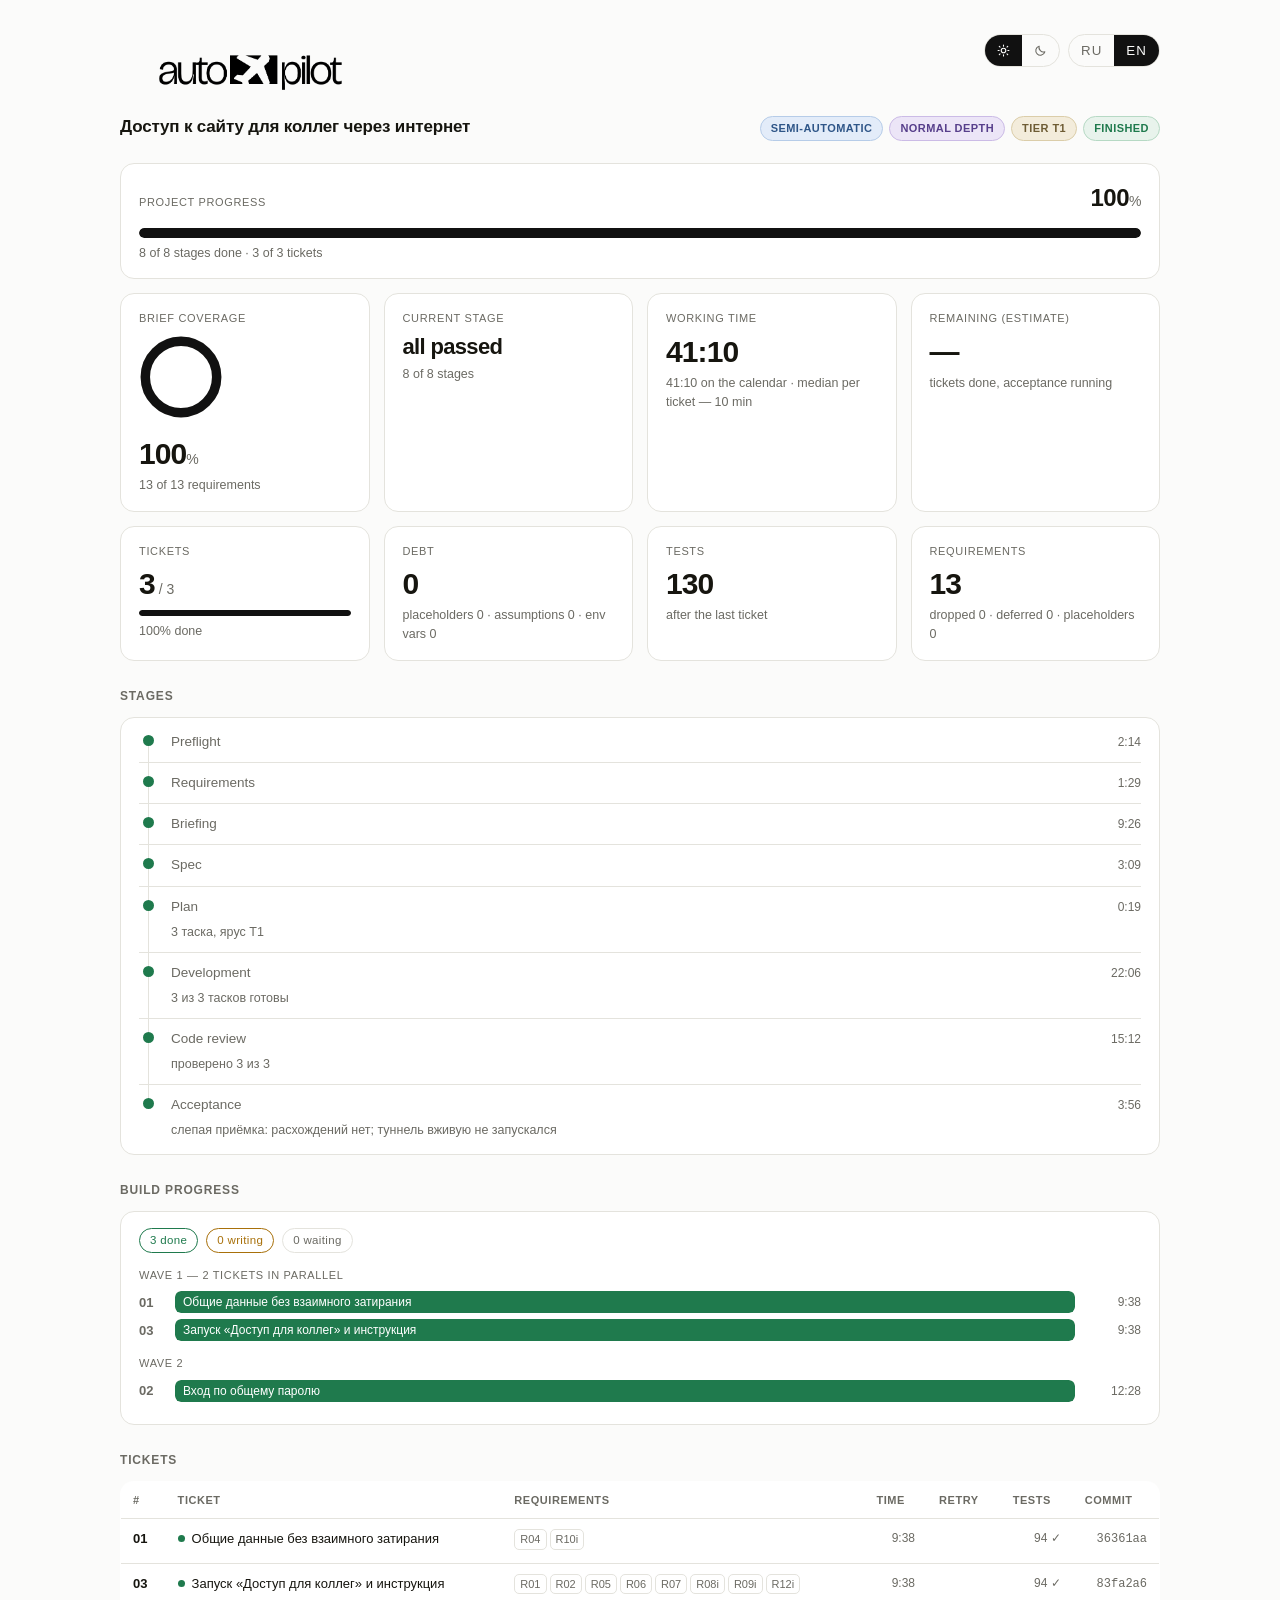
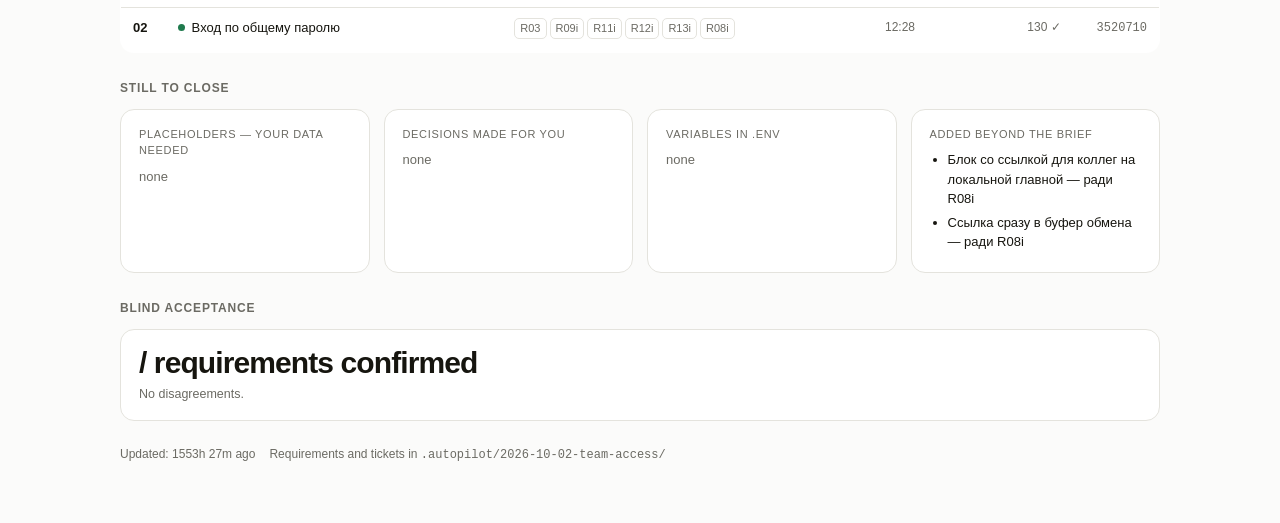
==== commit 680d8b13: "Автопилот: прогон team-access сдан Память проекта (CLAUDE.md) под новый режим «доступ для коллег»; з" ====
--- a/.autopilot/index.html
+++ b/.autopilot/index.html
@@ -1,958 +1,958 @@
-<!doctype html>
-<html lang="ru">
-<head>
-<meta charset="utf-8">
-<meta name="viewport" content="width=device-width, initial-scale=1">
-<title>autopilot</title>
-<style>
-  :root, :root[data-theme="light"]{
-    --bg:#fbfbfa; --panel:#fff; --ink:#16150f; --dim:#6b6a63; --line:#e4e3dd;
-    --accent:#111; --ok:#1f7a4d; --warn:#a8700a; --bad:#b3352b; --ghost:#eeede8; --info:#2f6690;
-    --fix:#6f4a9e;
-    --radius:14px; --logo-light:block; --logo-dark:none; --glow:rgba(168,112,10,.38);
-  }
-  @media (prefers-color-scheme:dark){
-    :root:not([data-theme]){
-      --bg:#141412; --panel:#1c1c19; --ink:#f2f1ea; --dim:#918f86; --line:#2e2e29;
-      --accent:#f2f1ea; --ok:#4bbd84; --warn:#d9a341; --bad:#e0685c; --ghost:#262622; --info:#7aa8d4;
-      --fix:#b18ad9;
-      --glow:rgba(217,163,65,.45);
-      --logo-light:none; --logo-dark:block;
-    }
-  }
-  :root[data-theme="dark"]{
-    --bg:#141412; --panel:#1c1c19; --ink:#f2f1ea; --dim:#918f86; --line:#2e2e29;
-    --accent:#f2f1ea; --ok:#4bbd84; --warn:#d9a341; --bad:#e0685c; --ghost:#262622; --info:#7aa8d4;
-    --fix:#b18ad9;
-    --logo-light:none; --logo-dark:block;
-  }
-  *{box-sizing:border-box}
-  body{margin:0;background:var(--bg);color:var(--ink);
-    font:15px/1.5 ui-sans-serif,-apple-system,"Segoe UI",Roboto,"Helvetica Neue",sans-serif;
-    -webkit-font-smoothing:antialiased;padding:34px 20px 60px}
-  .wrap{max-width:1040px;margin:0 auto;min-width:0}
-  /* wrap на .top: в узкой панели переключатели уходят на вторую строку, а не за край */
-  .top{display:flex;align-items:flex-start;gap:16px;margin-bottom:8px;flex-wrap:wrap}
-  .logo{height:clamp(44px,7vw,72px);width:auto;max-width:64vw}
-  .logo.l{display:var(--logo-light)} .logo.d{display:var(--logo-dark)}
-  .segs{margin-left:auto;display:flex;gap:8px;flex:0 0 auto}
-  .seg{display:flex;border:1px solid var(--line);border-radius:999px;overflow:hidden}
-  .seg button{appearance:none;border:0;background:transparent;color:var(--dim);cursor:pointer;
-    font:600 11px/1 inherit;letter-spacing:.08em;padding:8px 12px;display:flex;align-items:center}
-  .seg button:hover{color:var(--ink)}
-  .seg button[aria-pressed="true"]{background:var(--accent);color:var(--bg)}
-  .seg svg{width:13px;height:13px;display:block}
-  header{display:flex;flex-wrap:wrap;gap:12px;align-items:baseline;margin-bottom:22px}
-  h1{font-size:17px;font-weight:600;margin:0;letter-spacing:-.01em}
-  .badges{margin-left:auto;display:flex;gap:6px;flex-wrap:wrap}
-  .badge{font-size:11px;letter-spacing:.04em;text-transform:uppercase;font-weight:600;
-    border:1px solid var(--bd,var(--line));border-radius:999px;padding:3px 10px;
-    color:var(--fg,var(--dim));background:var(--bbg,transparent)}
-  /* режим — синяя семья, насыщенность растёт с автономией */
-  .b-mode-1{--bbg:#eff4fb;--bd:#cfdcef;--fg:#4a6d9e}
-  .b-mode-2{--bbg:#e9f0fa;--bd:#c3d4eb;--fg:#3d6293}
-  .b-mode-3{--bbg:#e3ecf9;--bd:#b6cce8;--fg:#2f5688}
-  .b-mode-4{--bbg:#d6e3f6;--bd:#9dbbe0;--fg:#1f4374}
-  /* глубина — фиолетовая семья */
-  .b-depth-1{--bbg:#f4f0fa;--bd:#ddd2ee;--fg:#6b559b}
-  .b-depth-2{--bbg:#ece5f7;--bd:#cbbbe6;--fg:#573f8b}
-  .b-depth-3{--bbg:#e2d8f3;--bd:#b8a3dd;--fg:#452f78}
-  /* ярус — охра, насыщенность растёт с объёмом работы */
-  .b-tier-0{--bbg:#f7f3e8;--bd:#e5dbc3;--fg:#7d6b45}
-  .b-tier-1{--bbg:#f3ecdb;--bd:#dbcda9;--fg:#6e5c34}
-  .b-tier-2{--bbg:#eee4cb;--bd:#cfbc8d;--fg:#5f4d26}
-  .b-tier-3{--bbg:#e8dbb9;--bd:#c2ab72;--fg:#50401b}
-  .b-done{--bbg:#e8f3ec;--bd:#b6d9c4;--fg:#1f7a4d}
-  @media (prefers-color-scheme:dark){
-    :root:not([data-theme]) .b-mode-1{--bbg:#1a2333;--bd:#2a3a52;--fg:#9cbbe6}
-    :root:not([data-theme]) .b-mode-2{--bbg:#1b263a;--bd:#2e405e;--fg:#a5c3ec}
-    :root:not([data-theme]) .b-mode-3{--bbg:#1c2942;--bd:#31466a;--fg:#aecbf2}
-    :root:not([data-theme]) .b-mode-4{--bbg:#1f2f4f;--bd:#3a5482;--fg:#c0d8fb}
-    :root:not([data-theme]) .b-depth-1{--bbg:#221d32;--bd:#372e4f;--fg:#b8a6e0}
-    :root:not([data-theme]) .b-depth-2{--bbg:#26203b;--bd:#40345c;--fg:#c5b3ec}
-    :root:not([data-theme]) .b-depth-3{--bbg:#2b2346;--bd:#4b3b6c;--fg:#d3c2f7}
-    :root:not([data-theme]) .b-tier-0{--bbg:#26221a;--bd:#3b3527;--fg:#cbb98d}
-    :root:not([data-theme]) .b-tier-1{--bbg:#2a2519;--bd:#443b26;--fg:#d6c393}
-    :root:not([data-theme]) .b-tier-2{--bbg:#2f2917;--bd:#4e4227;--fg:#e2cd97}
-    :root:not([data-theme]) .b-tier-3{--bbg:#352d16;--bd:#58492a;--fg:#edd79c}
-    :root:not([data-theme]) .b-done{--bbg:#16281f;--bd:#26432f;--fg:#4bbd84}
-  }
-  :root[data-theme="dark"] .b-mode-1{--bbg:#1a2333;--bd:#2a3a52;--fg:#9cbbe6}
-  :root[data-theme="dark"] .b-mode-2{--bbg:#1b263a;--bd:#2e405e;--fg:#a5c3ec}
-  :root[data-theme="dark"] .b-mode-3{--bbg:#1c2942;--bd:#31466a;--fg:#aecbf2}
-  :root[data-theme="dark"] .b-mode-4{--bbg:#1f2f4f;--bd:#3a5482;--fg:#c0d8fb}
-  :root[data-theme="dark"] .b-depth-1{--bbg:#221d32;--bd:#372e4f;--fg:#b8a6e0}
-  :root[data-theme="dark"] .b-depth-2{--bbg:#26203b;--bd:#40345c;--fg:#c5b3ec}
-  :root[data-theme="dark"] .b-depth-3{--bbg:#2b2346;--bd:#4b3b6c;--fg:#d3c2f7}
-  :root[data-theme="dark"] .b-tier-0{--bbg:#26221a;--bd:#3b3527;--fg:#cbb98d}
-  :root[data-theme="dark"] .b-tier-1{--bbg:#2a2519;--bd:#443b26;--fg:#d6c393}
-  :root[data-theme="dark"] .b-tier-2{--bbg:#2f2917;--bd:#4e4227;--fg:#e2cd97}
-  :root[data-theme="dark"] .b-tier-3{--bbg:#352d16;--bd:#58492a;--fg:#edd79c}
-  :root[data-theme="dark"] .b-done{--bbg:#16281f;--bd:#26432f;--fg:#4bbd84}
-  /* minmax(min(Npx,100%)): в колонке уже 200px карточка сжимается, а не вылезает за край */
-  .grid{display:grid;gap:14px;grid-template-columns:repeat(auto-fit,minmax(min(200px,100%),1fr));margin-bottom:14px}
-  /* ряды показателей: четыре карточки в строку держатся дольше, чем списки долга */
-  .grid.m{grid-template-columns:repeat(auto-fit,minmax(min(168px,100%),1fr))}
-  .card{background:var(--panel);border:1px solid var(--line);border-radius:var(--radius);padding:16px 18px;min-width:0}
-  .k{font-size:11px;letter-spacing:.06em;text-transform:uppercase;color:var(--dim);margin-bottom:8px}
-  /* длинное значение («1 ч 05 мин … 2 ч 10 мин», «Спецификация») переносится, а не режется */
-  .v{font-size:30px;font-weight:650;letter-spacing:-.03em;line-height:1.1;font-variant-numeric:tabular-nums;
-    overflow-wrap:anywhere}
-  .v.stage{font-size:clamp(17px,4.4vw,22px)}
-  .v small{font-size:14px;font-weight:500;color:var(--dim);letter-spacing:0}
-  .sub{font-size:12.5px;color:var(--dim);margin-top:6px;overflow-wrap:anywhere}
-  .hero{display:flex;gap:18px;align-items:center;flex-wrap:wrap}
-  .hero>div{min-width:0}
-  .ring{flex:0 0 84px}
-  .bar{height:6px;background:var(--ghost);border-radius:99px;overflow:hidden;margin-top:10px}
-  .bar i{display:block;height:100%;background:var(--accent);border-radius:99px;transition:width .3s ease}
-  .bar.lg{height:10px;margin-top:12px}
-  /* общий прогресс: этапы по весам, внутри разработки — доля готовых тасков */
-  .overall{background:var(--panel);border:1px solid var(--line);border-radius:var(--radius);
-    padding:16px 18px;margin-bottom:14px}
-  .overall-head{display:flex;justify-content:space-between;align-items:baseline;gap:10px;
-    font-size:11px;letter-spacing:.06em;text-transform:uppercase;color:var(--dim)}
-  .overall-head b{font-size:24px;font-weight:650;letter-spacing:-.02em;text-transform:none;
-    color:var(--ink);font-variant-numeric:tabular-nums}
-  .overall-head b small{font-size:14px;font-weight:500;color:var(--dim)}
-  h2{font-size:12px;letter-spacing:.07em;text-transform:uppercase;color:var(--dim);
-    margin:26px 0 12px;font-weight:600}
-  .tl{background:var(--panel);border:1px solid var(--line);border-radius:var(--radius);padding:16px 18px;min-width:0}
-  /* сводка по таскам — ответ на «где разработка» до того, как всматриваешься в полосы */
-  .tlsum{display:flex;gap:8px;flex-wrap:wrap;margin-bottom:12px}
-  .chip{font-size:11.5px;letter-spacing:.03em;border:1px solid var(--line);border-radius:999px;
-    padding:3px 10px;color:var(--dim);font-variant-numeric:tabular-nums}
-  .chip.ok{border-color:var(--ok);color:var(--ok)}
-  .chip.run{border-color:var(--warn);color:var(--warn)}
-  .chip.info{border-color:var(--info);color:var(--info)}
-  .chip.bad{border-color:var(--bad);color:var(--bad)}
-  .chip.fix{border-color:var(--fix);color:var(--fix)}
-  /* фаза таска прямо на плашке: «ревью» и «ремонт» — состояния, которых до
-     этого не существовало, и по одному цвету их не различить */
-  .fill .nm{overflow:hidden;text-overflow:ellipsis;min-width:0}
-  .fill .ph{margin-left:8px;font-size:10.5px;letter-spacing:.05em;text-transform:uppercase;
-    opacity:.85;border:1px solid rgba(255,255,255,.5);border-radius:999px;padding:1px 6px;flex:none}
-  .tlnow{font-size:13px;margin:-4px 0 12px;overflow-wrap:anywhere}
-  .tlnow .lbl{color:var(--dim)}
-  .tlnow b{font-weight:650;font-variant-numeric:tabular-nums}
-  .tlnow .nowclock{color:var(--warn);font-variant-numeric:tabular-nums}
-  .wave{font-size:11px;letter-spacing:.06em;text-transform:uppercase;color:var(--dim);margin:14px 0 8px}
-  .wave:first-child{margin-top:0}
-  /* minmax(0,1fr), а не 1fr: у 1fr пол — min-content, и длинное имя таска раздвигает сетку шире экрана */
-  .row{display:grid;grid-template-columns:26px minmax(0,1fr) 56px;gap:10px;align-items:center;margin-bottom:6px;font-size:13px}
-  .row b{font-weight:600;font-variant-numeric:tabular-nums;color:var(--dim)}
-  .row.now b{color:var(--ink)}
-  .track{background:var(--ghost);border-radius:6px;height:22px;position:relative;overflow:hidden;min-width:0}
-  .fill{position:absolute;inset:0 auto 0 0;border-radius:6px;display:flex;align-items:center;
-    padding:0 8px;white-space:nowrap;font-size:12px;color:#fff;overflow:hidden}
-  /* ждущий таск — пустой контур, а не залитая дорожка: плашка теперь во всю
-     ширину, и без этого «ждёт» выглядело бы как ещё одно состояние заливки */
-  .row.wait .track{background:transparent;border:1px dashed var(--line)}
-  .fill.pend{background:transparent;border:0;color:var(--dim)}
-  /* «в работе» должно читаться как живое, а не как исчезающее: раньше плашка
-     гасла до opacity .3 вместе с названием таска. Теперь дышит свечение вокруг
-     дорожки и яркость плашки, текст остаётся читаемым всё время. */
-  .row.now .track{animation:trackGlow 1.9s ease-in-out infinite}
-  /* блик бежит по плашке идущего таска — движение без ложного процента */
-  .fill.active::after{content:'';position:absolute;inset:0;
-    background:linear-gradient(90deg,transparent 0,rgba(255,255,255,.30) 50%,transparent 100%);
-    transform:translateX(-100%);animation:sheen 1.9s ease-in-out infinite}
-  .mins{text-align:right;font-variant-numeric:tabular-nums;color:var(--dim);font-size:12px}
-  /* этапы — вертикальная лента с рельсом */
-  .stages{background:var(--panel);border:1px solid var(--line);border-radius:var(--radius);padding:4px 18px;min-width:0}
-  .st{display:grid;grid-template-columns:20px minmax(0,1fr) auto;gap:12px;align-items:start;
-    padding:10px 0;border-bottom:1px solid var(--line)}
-  .st:last-child{border-bottom:0}
-  .st .rail{position:relative;align-self:stretch;min-height:18px}
-  .st .rail::before{content:"";position:absolute;left:9px;top:-10px;bottom:-10px;width:1px;background:var(--line)}
-  .st:first-child .rail::before{top:9px}
-  .st:last-child .rail::before{bottom:calc(100% - 9px)}
-  .st .rail i{position:absolute;left:4px;top:3px;width:11px;height:11px;border-radius:99px;
-    box-sizing:border-box;border:2px solid var(--line);background:var(--panel)}
-  .st.done .rail i{background:var(--ok);border-color:var(--ok)}
-  .st.active .rail i{background:var(--warn);border-color:var(--warn);animation:pulse 1.6s ease-in-out infinite}
-  .st.failed .rail i{background:var(--bad);border-color:var(--bad)}
-  .st.skipped .rail i{border-style:dashed;background:var(--panel)}
-  .st>div{min-width:0}
-  .st .nm{font-size:13.5px;overflow-wrap:anywhere}
-  .st.active .nm{font-weight:650}
-  .st.done .nm,.st.skipped .nm{color:var(--dim)}
-  .st .mins{padding-top:1px}
-  @keyframes trackGlow{
-    0%,100%{box-shadow:0 0 0 0 var(--glow)}
-    50%{box-shadow:0 0 0 4px transparent}
-  }
-  @keyframes sheen{to{transform:translateX(100%)}}
-  /* у кого выключена анимация в системе — просто статичная подсветка */
-  @media (prefers-reduced-motion:reduce){
-    .row.now .track{animation:none;box-shadow:0 0 0 3px var(--glow)}
-    .fill.active::after{animation:none;background:none}
-  }
-  .note{background:var(--panel);border:1px solid var(--line);border-radius:var(--radius);
-    padding:14px 18px;font-size:13px;color:var(--dim)}
-  .note b{color:var(--ink);font-weight:600}
-  .stale{color:var(--warn)}
-  /* Часы, остановленные простоем: цифры гаснут, чтобы стоящий таймер не читался как поломка. */
-  .paused{opacity:.5}
-  table{width:100%;border-collapse:collapse;font-size:13px;background:var(--panel);
-    border:1px solid var(--line);border-radius:var(--radius);overflow:hidden}
-  th{text-align:left;font-size:11px;letter-spacing:.05em;text-transform:uppercase;color:var(--dim);
-    font-weight:600;padding:10px 12px;border-bottom:1px solid var(--line)}
-  td{padding:10px 12px;border-bottom:1px solid var(--line);vertical-align:top}
-  tr:last-child td{border-bottom:0}
-  .dot{display:inline-block;width:7px;height:7px;border-radius:99px;margin-right:7px;vertical-align:1px}
-  .tag{display:inline-block;font-size:11px;border:1px solid var(--line);border-radius:5px;
-    padding:1px 5px;margin:0 3px 3px 0;color:var(--dim);font-variant-numeric:tabular-nums}
-  ul.debt{margin:0;padding-left:18px}
-  ul.debt li{margin-bottom:4px;font-size:13px}
-  .empty{color:var(--dim);font-size:13px}
-  footer{margin-top:24px;font-size:12px;color:var(--dim);display:flex;gap:14px;flex-wrap:wrap}
-  footer code{overflow-wrap:anywhere}
-  .scroll{overflow-x:auto}
-  /* таблица тасков скроллится внутри своей рамки, а не сминает семь колонок в кашу */
-  .scroll table{min-width:560px}
-  /* узкая раскладка: встроенная панель IDE, боковая колонка, телефон */
-  @media (max-width:460px){
-    body{padding:20px 12px 44px}
-    .top{gap:10px}
-    header{gap:8px;margin-bottom:16px}
-    h1{font-size:15px}
-    h2{margin:20px 0 10px}
-    .card,.overall,.tl,.note{padding:13px 14px}
-    .stages{padding:2px 14px}
-    .v{font-size:25px}
-    .overall-head b{font-size:21px}
-    .ring{flex:0 0 68px;width:68px;height:68px}
-    .hero{gap:12px}
-    .row{grid-template-columns:24px 1fr 48px;gap:8px}
-    .st{grid-template-columns:18px 1fr auto;gap:9px}
-    .badges{margin-left:0}
-    .segs{margin-left:0}
-    /* семь колонок в узкую панель не влезают ни при каком min-width, поэтому здесь
-       таблица перестаёт требовать ширину, а второстепенные колонки уходят:
-       требования, повторы и коммит есть в файлах, а «что и сколько идёт» — нет */
-    .scroll table{min-width:0}
-    th:nth-child(3),td:nth-child(3),
-    th:nth-child(5),td:nth-child(5),
-    th:nth-child(7),td:nth-child(7){display:none}
-    /* переносится только название таска: заголовки и числа рвать по буквам нельзя */
-    th,td{padding:9px 8px;white-space:nowrap}
-    td:nth-child(2){white-space:normal;overflow-wrap:anywhere}
-  }
-</style>
-</head>
-<body>
-<div class="wrap" id="app"></div>
-
-<!-- Состояние приходит двумя путями, и порядок этих двух тегов — весь смысл.
-     Сначала снимок, вписанный внутрь страницы: он есть всегда, поэтому дашборд
-     показывает данные, чем бы его ни открыли — двойным кликом, панелью через
-     data:, с мёртвым сервером, через месяц после прогона. Потом файл рядом: он
-     перекрывает снимок там, где у страницы есть адрес, и он же подгружается
-     заново каждые десять секунд, чтобы часы шли без перезагрузки.
-     Разойтись в противоположные стороны им нечем: файл пишется на каждой
-     правке, снимок — на каждом вызове .autopilot/sync.py, и он же вписывает
-     файл в страницу, так что снимок либо равен файлу, либо старше его.
-     Между маркерами правит только sync.py; руками — никогда. -->
-<script>/*STATE-BEGIN*/window.STATE=null;/*STATE-END*/</script>
-<script src="state.js"></script>
-
-<script>
-const MODE_CLS  = {manual:'b-mode-1', interview:'b-mode-2', semi:'b-mode-3', full:'b-mode-4'};
-const DEPTH_CLS = {strict:'b-depth-1', normal:'b-depth-2', deep:'b-depth-3'};
-const TIER_CLS  = {T0:'b-tier-0', T1:'b-tier-1', T2:'b-tier-2', T3:'b-tier-3'};
-
-// Полный цикл сборки. state.js может прислать меньше — недостающие показываем как pending.
-const STAGE_IDS = ['preflight','manifest','briefing','spec','plan','build','review','final'];
-
-const POLL_MS = 10000;
-
-const SUN  = '<svg viewBox="0 0 24 24" fill="none" stroke="currentColor" stroke-width="2" stroke-linecap="round"><circle cx="12" cy="12" r="4.2"/><path d="M12 2v2M12 20v2M4.2 4.2l1.4 1.4M18.4 18.4l1.4 1.4M2 12h2M20 12h2M4.2 19.8l1.4-1.4M18.4 5.6l1.4-1.4"/></svg>';
-const MOON = '<svg viewBox="0 0 24 24" fill="none" stroke="currentColor" stroke-width="2" stroke-linecap="round" stroke-linejoin="round"><path d="M20 14.5A8.5 8.5 0 0 1 9.5 4a8.5 8.5 0 1 0 10.5 10.5z"/></svg>';
-const SYNC = '<svg viewBox="0 0 24 24" fill="none" stroke="currentColor" stroke-width="2" stroke-linecap="round" stroke-linejoin="round"><path d="M21 12a9 9 0 1 1-2.64-6.36"/><path d="M21 3v6h-6"/></svg>';
-
-const systemDark = () => {
-  try { return matchMedia('(prefers-color-scheme: dark)').matches; } catch(e) { return false; }
-};
-const storedTheme = () => {
-  try { return localStorage.getItem('autopilot-theme'); } catch(e) { return null; }
-};
-// Явный выбор пользователя перевешивает системную тему; до первого клика — системная.
-function effectiveTheme(){
-  return storedTheme() || (systemDark() ? 'dark' : 'light');
-}
-function applyTheme(t){
-  if (t) document.documentElement.setAttribute('data-theme', t);
-  else document.documentElement.removeAttribute('data-theme');
-}
-
-const LOGO_LIGHT = "[data-uri]";
-const LOGO_DARK  = "[data-uri]";
-
-const plural = (n, one, few, many) => {
-  const a = Math.abs(n) % 10, b = Math.abs(n) % 100;
-  if (a === 1 && b !== 11) return one;
-  if (a >= 2 && a <= 4 && (b < 12 || b > 14)) return few;
-  return many;
-};
-
-const I18N = {
-  ru:{lang:"ru",coverage:"Покрытие брифа",ofReq:(a,b)=>`${a} из ${b} требований`,
-    overall:"Прогресс проекта",overallStages:(a,b)=>`${a} из ${b} этапов пройдено`,
-    overallTickets:(a,b)=>`${a} из ${b} тасков`,
-    tickets:"Таски",ticketsDone:p=>`${p}% готово`,retries:n=>` · ${n} повтор.`,
-    elapsed:"В работе",median:m=>`медиана на таск — ${m} мин`,tooEarly:"рано считать",
-    calendar:c=>`календарных ${c}`,paused:"пауза — часы стоят",
-    left:"Осталось (оценка)",needTwo:"нужно 2+ готовых таска",
-    critpath:n=>`критический путь: ${n} ${plural(n,'таск','таска','тасков')} в цепочке`,
-    stagesTitle:"Этапы",stage:"Этап сейчас",stageOf:(a,b)=>`${a} из ${b} этапов`,
-    stages:{preflight:"Подготовка",manifest:"Требования",briefing:"Брифинг",spec:"Спецификация",
-      plan:"План",build:"Разработка",review:"Код-ревью",final:"Приёмка"},
-    skipped:"пропущен",notStarted:"не начат",allDone:"всё пройдено",
-    noTicketsTier:"без разбивки",notCut:"таски ещё не нарезаны",
-    t0note:(n)=>`Ярус T0 — собрано за один заход, без разбивки на таски.${n?' '+n:''}`,
-    t0files:n=>`Файлов: ${n}.`,noEta:"ярус T0 — оценка не нужна",wrapUp:"таски готовы, идёт приёмка",
-    auto:"Автообновление",autoOn:"Автообновление включено",autoOff:"Автообновление выключено",
-    agoSec:s=>`${s} сек назад`,agoMin:m=>`${m} мин назад`,agoHr:(h,m)=>`${h} ч ${m} мин назад`,
-    debt:"Долг",debtSub:(a,b,c)=>`заглушки ${a} · допущения ${b} · переменные ${c}`,
-    tests:"Тесты",testsSub:"после последнего таска",testsSubOne:"последний полный прогон",failed:n=>`${n} упало`,
-    buildTook:d=>`разработка заняла ${d}`,
-    reqs:"Требования",reqsSub:(d,f,p)=>`снято ${d} · отложено ${f} · заглушки ${p}`,
-    progress:"Ход сборки",
-    wave:(n,c)=>c>1?`Волна ${n} — ${c} ${plural(c,'таск','таска','тасков')} параллельно`:`Волна ${n}`,
-    chipDone:n=>`готово ${n}`,chipRun:n=>`пишутся ${n}`,chipWait:n=>`ждут ${n}`,chipFailed:n=>`упало ${n}`,
-    chipReview:n=>`на ревью ${n}`,chipRepair:n=>`в ремонте ${n}`,
-    phase:{'in-progress':"пишется",review:"ревью",repair:"ремонт"},
-    nowLbl:"Сейчас:",nowIdle:"Ни один таск не запущен.",
-    noTickets:"Тасков пока нет — идёт подготовка.",
-    tblTickets:"Таски",thN:"#",thTitle:"Таск",thReq:"Требования",thTime:"Время",thRetry:"Повт.",
-    thTests:"Тесты",thCommit:"Коммит",tblEmpty:"пока пусто",
-    toClose:"Что осталось закрыть",placeholders:"Заглушки — нужны твои данные",
-    assumptions:"Решения, принятые за тебя",envVars:"Переменные в .env",
-    additions:"Добавлено сверх заказанного",none:"пусто",
-    blind:"Слепая приёмка",blindOk:"Расхождений нет.",blindBad:"Расхождения:",
-    blindV:(m,c)=>`${m} / ${c} требований подтверждено`,
-    updated:"Обновлено",filesIn:"Требования и таски — в",
-    modes:{full:"полный автомат",semi:"полуавтомат",interview:"интервью",manual:"ручной"},
-    depths:{strict:"строго по брифу",normal:"обычная глубина",deep:"максимальная глубина"},
-    tier:t=>`ярус ${t}`,finished:"завершено",min:"мин",hr:"ч",m:"м",
-    langLabel:"Язык",themeLabel:"Тема",themeLight:"Светлая тема",themeDark:"Тёмная тема"},
-  en:{lang:"en",coverage:"Brief coverage",ofReq:(a,b)=>`${a} of ${b} requirements`,
-    overall:"Project progress",overallStages:(a,b)=>`${a} of ${b} stages done`,
-    overallTickets:(a,b)=>`${a} of ${b} tickets`,
-    tickets:"Tickets",ticketsDone:p=>`${p}% done`,retries:n=>` · ${n} retries`,
-    elapsed:"Working time",median:m=>`median per ticket — ${m} min`,tooEarly:"too early to tell",
-    calendar:c=>`${c} on the calendar`,paused:"paused — the clock is stopped",
-    left:"Remaining (estimate)",critpath:n=>`critical path: ${n} tickets deep`,needTwo:"needs 2+ finished tickets",
-    stagesTitle:"Stages",stage:"Current stage",stageOf:(a,b)=>`${a} of ${b} stages`,
-    stages:{preflight:"Preflight",manifest:"Requirements",briefing:"Briefing",spec:"Spec",
-      plan:"Plan",build:"Development",review:"Code review",final:"Acceptance"},
-    skipped:"skipped",notStarted:"not started",allDone:"all passed",
-    noTicketsTier:"no split",notCut:"tickets not cut yet",
-    t0note:(n)=>`Tier T0 — built in a single pass, no tickets.${n?' '+n:''}`,
-    t0files:n=>`Files: ${n}.`,noEta:"tier T0 — no estimate needed",wrapUp:"tickets done, acceptance running",
-    auto:"Auto-refresh",autoOn:"Auto-refresh on",autoOff:"Auto-refresh off",
-    agoSec:s=>`${s}s ago`,agoMin:m=>`${m} min ago`,agoHr:(h,m)=>`${h}h ${m}m ago`,
-    debt:"Debt",debtSub:(a,b,c)=>`placeholders ${a} · assumptions ${b} · env vars ${c}`,
-    tests:"Tests",testsSub:"after the last ticket",testsSubOne:"last full run",failed:n=>`${n} failed`,
-    buildTook:d=>`development took ${d}`,
-    reqs:"Requirements",reqsSub:(d,f,p)=>`dropped ${d} · deferred ${f} · placeholders ${p}`,
-    progress:"Build progress",
-    wave:(n,c)=>c>1?`Wave ${n} — ${c} tickets in parallel`:`Wave ${n}`,
-    chipDone:n=>`${n} done`,chipRun:n=>`${n} writing`,chipWait:n=>`${n} waiting`,chipFailed:n=>`${n} failed`,
-    chipReview:n=>`${n} in review`,chipRepair:n=>`${n} in repair`,
-    phase:{'in-progress':"writing",review:"review",repair:"repair"},
-    nowLbl:"Now:",nowIdle:"No ticket is running.",
-    noTickets:"No tickets yet — still preparing.",
-    tblTickets:"Tickets",thN:"#",thTitle:"Ticket",thReq:"Requirements",thTime:"Time",thRetry:"Retry",
-    thTests:"Tests",thCommit:"Commit",tblEmpty:"empty so far",
-    toClose:"Still to close",placeholders:"Placeholders — your data needed",
-    assumptions:"Decisions made for you",envVars:"Variables in .env",
-    additions:"Added beyond the brief",none:"none",
-    blind:"Blind acceptance",blindOk:"No disagreements.",blindBad:"Disagreements:",
-    blindV:(m,c)=>`${m} / ${c} requirements confirmed`,
-    updated:"Updated",filesIn:"Requirements and tickets in",
-    modes:{full:"fully automatic",semi:"semi-automatic",interview:"interview",manual:"manual"},
-    depths:{strict:"strictly as written",normal:"normal depth",deep:"maximum depth"},
-    tier:t=>`tier ${t}`,finished:"finished",min:"min",hr:"h",m:"m",
-    langLabel:"Language",themeLabel:"Theme",themeLight:"Light theme",themeDark:"Dark theme"}
-};
-
-let CUR = I18N.ru;                 // язык, на котором сейчас отрисовано — нужен тикающим таймерам
-let autoOn = true;
-try { autoOn = (localStorage.getItem('autopilot-auto') || 'on') !== 'off'; } catch(e) {}
-let pollT = null;
-let lastStamp = null;              // метка отрисованного состояния — против лишних перерисовок
-
-// ——— живые таймеры ———————————————————————————————————————————————
-// Всё время считается из меток state.js. Незакрытый интервал тикает от текущего момента.
-const spanMs = (from, to) => {
-  const a = from ? new Date(from).getTime() : NaN;
-  if (isNaN(a)) return null;
-  const b = to ? new Date(to).getTime() : Date.now();
-  return Math.max(0, b - a);
-};
-// ——— активное время ——————————————————————————————————————————————
-// Часы прогона показывают работу, а не календарь: ушёл человек на сутки — часы стоят.
-// Никаких дополнительных записей для этого не нужно. state.js и так усеян метками —
-// старт, стадии, таски, updatedAt, — и промежуток между соседними метками длиннее порога
-// это простой, а не работа. Порог тот же, что у «молчания» ниже: сорок пять минут.
-// Замерено на реальных прогонах 2026-08-19: между метками работа укладывается в час,
-// а простои идут часами и сутками (444 минуты, 4207, 7814), так что грубая обрезка
-// ошибается на единицы процентов и при этом не требует от агента ни одной новой правки.
-const IDLE_CAP_MS = 2700000;
-let MARKS = [];
-// `updatedAt` — единственная скользящая метка: агент перезаписывает её, и прошлый пульс
-// из файла пропадает. Поэтому страница запоминает каждое значение, которое видела: без
-// этого счётчик прыгал назад на величину порога в тот момент, когда агент возвращался
-// после простоя (проверено 2026-08-19). Хранится по прогону, переживает перезагрузку.
-function rememberBeats(S){
-  const key = 'autopilot-beats:' + (S.slug || '') + ':' + (S.startedAt || '');
-  try {
-    const seen = JSON.parse(localStorage.getItem(key) || '[]');
-    if (S.updatedAt && seen.indexOf(S.updatedAt) === -1) {
-      seen.push(S.updatedAt);
-      localStorage.setItem(key, JSON.stringify(seen.slice(-600)));
-    }
-    return seen;
-  } catch (e) { return []; }
-}
-function collectMarks(S){
-  const out = [];
-  const push = v => { const t = v ? new Date(v).getTime() : NaN; if (!isNaN(t)) out.push(t); };
-  push(S.startedAt); push(S.updatedAt); push(S.finishedAt);
-  (S.beats || []).forEach(push);                    // журнал пульса, если прогон его ведёт
-  rememberBeats(S).forEach(push);                   // и то, что страница видела своими глазами
-  (S.stages || []).forEach(x => { push(x.startedAt); push(x.finishedAt); });
-  (S.tickets || []).forEach(x => { push(x.startedAt); push(x.finishedAt); });
-  ((S.polish || {}).rounds || []).forEach(x => push(x.finishedAt));
-  return Array.from(new Set(out)).sort((a, b) => a - b);
-}
-// Сумма промежутков между метками; каждый обрезан по порогу простоя.
-function activeMs(from, to){
-  const a = from ? new Date(from).getTime() : NaN;
-  if (isNaN(a)) return null;
-  const b = to ? new Date(to).getTime() : Date.now();
-  if (b <= a) return 0;
-  const pts = [a].concat(MARKS.filter(t => t > a && t < b), [b]);
-  let s = 0;
-  for (let i = 1; i < pts.length; i++) s += Math.min(pts[i] - pts[i-1], IDLE_CAP_MS);
-  return s;
-}
-// Стоят ли часы прямо сейчас — то есть тянется ли простой дольше порога.
-function idleNow(){
-  const S = window.STATE || {};
-  if (!S || S.finishedAt) return false;
-  const last = MARKS.length ? MARKS[MARKS.length - 1] : null;
-  return last != null && Date.now() - last > IDLE_CAP_MS;
-}
-const fmtClock = ms => {
-  if (ms == null) return '—';
-  const s = Math.floor(ms/1000), h = Math.floor(s/3600), m = Math.floor((s%3600)/60), ss = s%60;
-  const p = n => String(n).padStart(2,'0');
-  return h ? `${h}:${p(m)}:${p(ss)}` : `${m}:${p(ss)}`;
-};
-// Открытый интервал получает data-live — его каждую секунду обновляет tick().
-function timerHTML(from, to){
-  const ms = activeMs(from, to);
-  if (ms == null) return '—';
-  return to ? `<span>${fmtClock(ms)}</span>`
-            : `<span data-live data-from="${from}">${fmtClock(ms)}</span>`;
-}
-function agoText(iso){
-  const ms = spanMs(iso, null);
-  if (ms == null) return '—';
-  const s = Math.floor(ms/1000);
-  if (s < 60) return CUR.agoSec(s);
-  const m = Math.floor(s/60);
-  return m < 60 ? CUR.agoMin(m) : CUR.agoHr(Math.floor(m/60), m%60);
-}
-function tick(){
-  const stopped = idleNow();
-  document.querySelectorAll('[data-live][data-from]').forEach(el => {
-    el.textContent = fmtClock(activeMs(el.dataset.from, null));
-    el.classList.toggle('paused', stopped);          // часы стоят — видно, что это не поломка
-  });
-  document.querySelectorAll('[data-idle-note]').forEach(el => {
-    el.hidden = !stopped;
-  });
-  document.querySelectorAll('[data-ago]').forEach(el => {
-    el.textContent = agoText(el.dataset.ago);
-    // Молчание — повод присмотреться, но только когда никто не работает.
-    // Пока хотя бы один таск идёт, записей внутри него нет по устройству
-    // процесса: оркестратор пишет на границах, а таск живёт десятки минут.
-    // Порог тогда — не пять минут, а заметно дольше самого долгого таска.
-    const S = window.STATE || {};
-    const busy = (S.tickets || []).some(t =>
-      t.status === 'in-progress' || t.status === 'review' || t.status === 'repair');
-    el.classList.toggle('stale', !S.finishedAt
-      && spanMs(el.dataset.ago, null) > (busy ? 2700000 : 300000));
-  });
-}
-
-// ——— автообновление ——————————————————————————————————————————————
-// Страница не перезагружается: она подтягивает state.js заново отдельным тегом.
-// Так сделано потому, что встроенные панели (Claude Desktop, IDE-вьюверы) глушат
-// навигацию — и location.reload(), и <meta http-equiv="refresh"> там молча ничего
-// не делают, а вот загрузку подресурсов панель не трогает. Проверено измерением:
-// reload и meta refresh не сработали ни разу, подгрузка тега — двенадцать раз из
-// двенадцати. Побочная выгода — «обновить» больше не значит «потерять место на
-// странице», выделение и позицию прокрутки перерисовка сохраняет.
-// Но подресурсы живут только у страницы, у которой есть адрес. Панель Claude не
-// открывает file:// как страницу — она вклеивает HTML в data:text/html, а оттуда
-// origin равен null: state.js не грузится ни относительным путём, ни абсолютным
-// file://, ни через fetch. Поэтому состояние вписано ещё и внутрь страницы: там,
-// где адреса нет, дашборд показывает снимок и молчит про обновления вместо того
-// чтобы показывать пустой экран. Живое обновление остаётся за http (панель через
-// preview_start, обычный браузер) — phases/0-instruments.md.
-// Видимость НЕ проверяем: те же панели держат document.hidden === true всё время,
-// хотя пользователь смотрит именно туда.
-const stampOf = S => (S.updatedAt || '') + '|' + (S.finishedAt || '') + '|' + (S.tickets || []).length;
-
-function applyState(){
-  const S = window.STATE;
-  if (!S || typeof S !== 'object') return;
-  // Перерисовываем только когда состояние действительно сдвинулось: молчаливая
-  // перерисовка раз в десять секунд сбрасывала бы выделенный текст ни за что.
-  const stamp = stampOf(S);
-  if (stamp === lastStamp) return;
-  lastStamp = stamp;
-  const y = window.scrollY;
-  // Упавший рендер не должен убивать страницу: сбрасываем штамп, чтобы следующий
-  // круг опроса попробовал заново — иначе исправленный state.js уже не подберётся.
-  try { render(CUR.lang); } catch (e) { lastStamp = ''; bootFail(String(e && e.message || e)); }
-  window.scrollTo(0, y);
-}
-
-function pollState(){
-  clearTimeout(pollT);
-  if (!autoOn || (window.STATE && window.STATE.finishedAt)) return;
-  pollT = setTimeout(() => {
-    const s = document.createElement('script');
-    // Метка времени в запросе — иначе file:// отдаст скрипт из кеша.
-    s.src = 'state.js?t=' + Date.now();
-    // Ошибка — обычное дело: файл могли поймать в момент записи. Старое состояние
-    // остаётся на экране, следующий круг через десять секунд подберёт целое.
-    const next = () => { s.remove(); applyState(); pollState(); };
-    s.onload = next;
-    s.onerror = next;
-    document.head.appendChild(s);
-  }, POLL_MS);
-}
-
-function render(lang){
-  const L = I18N[lang] || I18N.ru;
-  CUR = L;
-  const S = STATE, T = S.tickets || [], R = S.requirements || {};
-  MARKS = collectMarks(S);
-  const esc = s => String(s == null ? '' : s).replace(/[&<>"]/g, c => ({'&':'&amp;','<':'&lt;','>':'&gt;','"':'&quot;'}[c]));
-  // Таск живёт в трёх активных состояниях, а не в одном: пишется — проверяется —
-  // чинится. Ревью и ремонт идут, пока летит следующий таск, поэтому «готово 2 из 8»
-  // без них — самый частый вопрос к экрану: «а с третьим-то что».
-  const ACTIVE = ['in-progress', 'review', 'repair'];
-  const done = T.filter(t => t.status === 'done');
-  const writing = T.filter(t => t.status === 'in-progress');
-  const inReview = T.filter(t => t.status === 'review');
-  const inRepair = T.filter(t => t.status === 'repair');
-  const running = T.filter(t => ACTIVE.includes(t.status));
-  const failedT = T.filter(t => t.status === 'failed');
-  const waiting = T.length - done.length - running.length - failedT.length;
-  const live = Math.max(0, (R.total || 0) - (R.dropped || 0));
-
-  const mins = t => (t.startedAt && t.finishedAt)
-    ? Math.max(1, Math.round(activeMs(t.startedAt, t.finishedAt) / 60000)) : null;
-  const durations = done.map(mins).filter(Boolean).sort((a,b) => a-b);
-  const median = durations.length ? durations[Math.floor(durations.length/2)] : null;
-  const fmtDur = m => m == null ? '—'
-    : m < 60 ? m + ' ' + L.min : Math.floor(m/60) + ' ' + L.hr + ' ' + String(m%60).padStart(2,'0') + ' ' + L.min;
-
-  const byId = Object.fromEntries(T.map(t => [t.id, t]));
-  const memo = {};
-  function depth(id, seen){
-    const t = byId[id];
-    if (!t || t.status === 'done') return 0;
-    if (memo[id] != null) return memo[id];
-    if (seen.has(id)) return 1;
-    seen.add(id);
-    const d = 1 + Math.max(0, ...(t.blockedBy || []).map(b => depth(b, seen)));
-    seen.delete(id);
-    return memo[id] = d;
-  }
-  const cp = Math.max(0, ...T.map(t => depth(t.id, new Set())));
-
-  // Оценка считается в минутах по цепочке, а не «медиана × длина цепочки»: иначе
-  // таск, который идёт двадцать седьмую минуту, стоит в оценке как не начатый,
-  // и на последнем почти доделанном таске экран пишет «21 … 39 мин».
-  const memoMin = {};
-  const leftFor = t => {
-    if (!t || t.status === 'done') return 0;
-    const full = median || 10;
-    // код написан — осталась проверка и, может быть, правка по находке
-    if (t.status === 'review') return full * 0.2;
-    if (t.status === 'repair') return full * 0.5;
-    if (t.status === 'in-progress' && t.startedAt) {
-      const elapsed = (activeMs(t.startedAt, null) || 0) / 60000;
-      return Math.max(1, full - elapsed);          // уже идёт — осталось меньше
-    }
-    return full;
-  };
-  function chainMin(id, seen){
-    const t = byId[id];
-    if (!t || t.status === 'done') return 0;
-    if (memoMin[id] != null) return memoMin[id];
-    if (seen.has(id)) return leftFor(t);
-    seen.add(id);
-    const d = leftFor(t) + Math.max(0, ...(t.blockedBy || []).map(b => chainMin(b, seen)));
-    seen.delete(id);
-    return memoMin[id] = d;
-  }
-  const cpMin = Math.max(0, ...T.map(t => chainMin(t.id, new Set())));
-  const eta = (median && cpMin > 0)
-    ? [Math.max(1, Math.round(cpMin*0.75)), Math.max(2, Math.round(cpMin*1.4))] : null;
-
-  // Этапы: канонический порядок, поверх него — то, что прислал state.js.
-  const given = Array.isArray(S.stages) ? S.stages.filter(Boolean) : [];
-  const stages = STAGE_IDS.map(id => given.find(s => s.id === id) || {id, status:'pending'})
-    .concat(given.filter(s => !STAGE_IDS.includes(s.id)));
-  const stName = s => L.stages[s.id] || s.id;
-  const activeStage = stages.find(s => s.status === 'active');
-  const curStage = activeStage || stages.find(s => s.status !== 'done' && s.status !== 'skipped');
-  const stageNo = curStage ? stages.indexOf(curStage) + 1 : stages.length;
-  const t0 = String(S.tier).toUpperCase() === 'T0';
-  const buildStage = stages.find(s => s.id === 'build');
-  const buildMs = buildStage && buildStage.startedAt && buildStage.finishedAt
-    ? activeMs(buildStage.startedAt, buildStage.finishedAt) : null;
-
-  // Прогресс проекта целиком. Веса — это доли времени, а не «этап = 1/8»: разработка идёт
-  // часами, подготовка минуты. Внутри разработки шкала дробится по готовым таскам, поэтому
-  // она ползёт с каждым таском, а не стоит на месте полдня и потом прыгает.
-  const STAGE_WEIGHT = {preflight:1, manifest:1, briefing:1, spec:2, plan:1, build:6, review:2, final:1};
-  const stageFrac = s => {
-    if (s.status === 'done' || s.status === 'skipped') return 1;
-    if (s.status !== 'active') return 0;                      // pending и failed — ноль
-    if (s.id === 'build' && T.length) return Math.max(0.05, done.length / T.length);
-    return 0.5;
-  };
-  const totalW = stages.reduce((a,s) => a + (STAGE_WEIGHT[s.id] ?? 1), 0);
-  const overallPct = totalW
-    ? Math.round(stages.reduce((a,s) => a + (STAGE_WEIGHT[s.id] ?? 1) * stageFrac(s), 0) / totalW * 100) : 0;
-  const stagesDone = stages.filter(s => s.status === 'done' || s.status === 'skipped').length;
-
-  const coverage = live ? Math.round((R.done||0)/live*100) : 0;
-  // Таск на ревью уже написан. Считать его нулём — врать в меньшую сторону ровно
-  // там, где до разделения статусов врали в большую, помечая код готовым до проверки.
-  const ticketPct = T.length
-    ? Math.round((done.length + 0.75*(inReview.length + inRepair.length))/T.length*100) : 0;
-  const retries = T.reduce((s,t) => s + (t.retries||0), 0);
-  const last = done[done.length-1];
-  // Полный прогон, если он записан; иначе — тесты последнего захода: таска или T0-сборки.
-  const tests = S.tests || (last && last.tests) || (S.singlePass && S.singlePass.tests) || null;
-  const debtN = (S.debt?.placeholders?.length||0) + (S.debt?.assumptions?.length||0) + (S.debt?.emptyEnv?.length||0);
-
-  const ring = pct => {
-    const r = 34, c = 2*Math.PI*r;
-    return `<svg class="ring" viewBox="0 0 80 80" width="84" height="84" aria-hidden="true">
-      <circle cx="40" cy="40" r="${r}" fill="none" stroke="var(--ghost)" stroke-width="9"/>
-      <circle cx="40" cy="40" r="${r}" fill="none" stroke="var(--accent)" stroke-width="9"
-        stroke-linecap="round" stroke-dasharray="${c}" stroke-dashoffset="${c*(1-pct/100)}"
-        transform="rotate(-90 40 40)"/></svg>`;
-  };
-  // Ремонт — не «ещё немного разработки»: таск уже написан, вернулся с ревью и
-  // переписывается. Пока он делил цвет с in-progress, различала их только
-  // подпись, и волна возвратов на экране читалась как обычная работа.
-  const statusColor = s => s === 'done' ? 'var(--ok)' : s === 'failed' ? 'var(--bad)'
-    : s === 'review' ? 'var(--info)' : s === 'repair' ? 'var(--fix)'
-    : s === 'in-progress' ? 'var(--warn)' : 'var(--line)';
-
-  const waves = [...new Set(T.map(t => t.wave ?? 1))].sort((a,b) => a-b);
-  // Полоса показывает СОСТОЯНИЕ, а не долю. Раньше её ширина была длительностью
-  // относительно самого долгого таска — и готовый таск на 19 из 28 минут выглядел
-  // «сделанным на 68%». Горизонтальная заливка в списке задач читается как прогресс
-  // всегда, поэтому: готов — целиком, идёт — целиком со светом и бликом, ждёт —
-  // пустой пунктир. Длительность живёт цифрой справа, где её и читают.
-  const timeline = T.length ? waves.map(w => {
-    const inWave = T.filter(t => (t.wave ?? 1) === w)
-      .sort((a,b) => String(a.id).localeCompare(String(b.id), undefined, {numeric:true}));
-    const rows = inWave.map(t => {
-      const active = ACTIVE.includes(t.status), pend = t.status === 'pending';
-      // у не начатого таска часов нет: «0:00» читается как «идёт и стоит на месте»
-      const clock = (t.startedAt && !pend) ? timerHTML(t.startedAt, t.finishedAt) : '—';
-      // «пишется» — базовый случай и читается по цвету; подписываем то, чего
-      // на этом экране раньше не было, иначе ремонт неотличим от разработки
-      const ph = (t.status === 'review' || t.status === 'repair') ? (L.phase||{})[t.status] : '';
-      return `<div class="row${active?' now':''}${pend?' wait':''}"><b>${esc(t.id)}</b>
-        <div class="track"><div class="fill${pend?' pend':''}${active?' active':''}"
-          style="width:100%${pend?'':';background:'+statusColor(t.status)}"><span class="nm">${
-          esc(t.title)}</span>${ph ? `<em class="ph">${esc(ph)}</em>` : ''}</div></div>
-        <div class="mins">${clock}</div></div>`;
-    }).join('');
-    return `<div class="wave">${L.wave(w, inWave.length)}</div>${rows}`;
-  }).join('') : `<div class="empty">${L.noTickets}</div>`;
-
-  // Ревью и ремонт показываем, только когда они есть: шесть чипов в ряд на пятитасковом
-  // прогоне читаются хуже, чем четыре, а нули не несут ничего.
-  const tlSum = T.length ? `<div class="tlsum">
-      <span class="chip ok">${L.chipDone(done.length)}</span>
-      <span class="chip run">${L.chipRun(writing.length)}</span>
-      ${inReview.length ? `<span class="chip info">${L.chipReview(inReview.length)}</span>` : ''}
-      ${inRepair.length ? `<span class="chip fix">${L.chipRepair(inRepair.length)}</span>` : ''}
-      <span class="chip">${L.chipWait(Math.max(0, waiting))}</span>
-      ${failedT.length ? `<span class="chip bad">${L.chipFailed(failedT.length)}</span>` : ''}
-    </div>` : '';
-  const tlNow = !T.length ? '' : running.length
-    ? `<div class="tlnow"><span class="lbl">${L.nowLbl}</span> ` + running.map(t =>
-        `<b>${esc(t.id)}</b> ${esc(t.title)} <span class="lbl">— ${
-          esc((L.phase||{})[t.status] || '')}</span> <span class="nowclock" style="color:${
-          statusColor(t.status)}">${
-          t.startedAt ? timerHTML(t.startedAt, null) : '—'}</span>`).join(' · ') + '</div>'
-    : (S.finishedAt || done.length === T.length ? '' : `<div class="tlnow lbl">${L.nowIdle}</div>`);
-
-  // Лента этапов — она же ответ на «где мы сейчас», когда тасков нет вовсе.
-  const stageRows = stages.map(s => {
-    const dur = s.status === 'skipped' ? L.skipped
-      : s.startedAt ? timerHTML(s.startedAt, s.finishedAt)
-      : `<span class="empty">${L.notStarted}</span>`;
-    return `<div class="st ${esc(s.status || 'pending')}">
-      <div class="rail"><i></i></div>
-      <div><div class="nm">${esc(stName(s))}</div>${s.note ? `<div class="sub">${esc(s.note)}</div>` : ''}</div>
-      <div class="mins">${dur}</div></div>`;
-  }).join('');
-
-  const list = arr => arr && arr.length
-    ? '<ul class="debt">' + arr.map(x => `<li>${esc(x)}</li>`).join('') + '</ul>'
-    : `<div class="empty">${L.none}</div>`;
-
-  const rows = T.map(t => `<tr>
-    <td><b>${esc(t.id)}</b></td>
-    <td><span class="dot" style="background:${statusColor(t.status)}"></span>${esc(t.title)}
-      ${t.concerns?.length ? `<div class="sub">${esc(t.concerns.join('; '))}</div>` : ''}</td>
-    <td>${(t.requirements||[]).map(r => `<span class="tag">${esc(r)}</span>`).join('') || '<span class="empty">—</span>'}</td>
-    <td class="mins">${t.startedAt ? timerHTML(t.startedAt, t.finishedAt) : '—'}</td>
-    <td class="mins">${t.retries ? t.retries : ''}${
-      t.repairs ? `<span style="color:var(--fix)"> +${t.repairs}</span>` : ''}</td>
-    <td class="mins">${t.tests ? (t.tests.failed ? `<span style="color:var(--bad)">${t.tests.failed} ✗</span>` : t.tests.passed + ' ✓') : '—'}</td>
-    <td class="mins">${t.commit ? `<code>${esc(t.commit).slice(0,7)}</code>` : '—'}</td>
-  </tr>`).join('');
-
-  // Ярус T0: тасков нет по замыслу — вместо пустой таблицы показываем сам заход.
-  const sp = S.singlePass || null;
-  const t0block = `<div class="note"><b>${L.t0note(sp?.files?.length ? L.t0files(sp.files.length) : '')}</b>
-    <div class="sub" style="margin-top:6px">
-      ${sp?.startedAt ? `${L.thTime}: ${timerHTML(sp.startedAt, sp.finishedAt)} · ` : ''}
-      ${sp?.tests ? `${L.thTests}: ${sp.tests.failed ? `<span style="color:var(--bad)">${sp.tests.failed} ✗</span>` : sp.tests.passed + ' ✓'} · ` : ''}
-      ${sp?.commit ? `${L.thCommit}: <code>${esc(sp.commit).slice(0,7)}</code>` : ''}
-    </div></div>`;
-  const worklog = T.length
-    ? `<h2>${L.progress}</h2><div class="tl">${tlSum}${tlNow}${timeline}</div>
-       <h2>${L.tblTickets}</h2>
-       <div class="scroll"><table>
-         <thead><tr><th>${L.thN}</th><th>${L.thTitle}</th><th>${L.thReq}</th><th>${L.thTime}</th>
-           <th>${L.thRetry}</th><th>${L.thTests}</th><th>${L.thCommit}</th></tr></thead>
-         <tbody>${rows}</tbody>
-       </table></div>`
-    : (t0 || sp) ? `<h2>${L.stages.build}</h2>${t0block}` : '';
-
-  const blind = S.blind ? `<h2>${L.blind}</h2><div class="card">
-      <div class="v">${L.blindV(esc(S.blind.matched), esc(S.blind.checked))}</div>
-      ${S.blind.mismatches?.length ? `<div class="sub">${L.blindBad}</div>${list(S.blind.mismatches)}`
-        : `<div class="sub">${L.blindOk}</div>`}</div>` : '';
-
-  document.documentElement.lang = L.lang;
-  document.getElementById('app').innerHTML = `
-  <div class="top">
-    <img class="logo l" src="${LOGO_LIGHT}" alt="autopilot">
-    <img class="logo d" src="${LOGO_DARK}" alt="autopilot">
-    <div class="segs">
-      ${S.finishedAt ? '' : `<div class="seg" role="group" aria-label="${L.auto}">
-        <button type="button" data-auto title="${autoOn ? L.autoOn : L.autoOff}"
-          aria-label="${L.auto}" aria-pressed="${autoOn}">${SYNC}</button>
-      </div>`}
-      <div class="seg" role="group" aria-label="${L.themeLabel}">
-        <button type="button" data-theme="light" title="${L.themeLight}" aria-label="${L.themeLight}"
-          aria-pressed="${effectiveTheme()==='light'}">${SUN}</button>
-        <button type="button" data-theme="dark" title="${L.themeDark}" aria-label="${L.themeDark}"
-          aria-pressed="${effectiveTheme()==='dark'}">${MOON}</button>
-      </div>
-      <div class="seg" role="group" aria-label="${L.langLabel}">
-        <button type="button" data-lang="ru" aria-pressed="${L.lang==='ru'}">RU</button>
-        <button type="button" data-lang="en" aria-pressed="${L.lang==='en'}">EN</button>
-      </div>
-    </div>
-  </div>
-
-  <header>
-    <h1>${esc(S.title)}</h1>
-    <div class="badges">
-      <span class="badge ${MODE_CLS[S.mode]||''}">${esc(L.modes[S.mode] || S.mode)}</span>
-      <span class="badge ${DEPTH_CLS[S.depth]||''}">${esc(L.depths[S.depth] || S.depth || '')}</span>
-      <span class="badge ${TIER_CLS[String(S.tier).toUpperCase()]||''}">${L.tier(esc(S.tier))}</span>
-      ${S.finishedAt ? `<span class="badge b-done">${L.finished}</span>` : ''}
-    </div>
-  </header>
-
-  <div class="overall">
-    <div class="overall-head"><span>${L.overall}</span><b>${overallPct}<small>%</small></b></div>
-    <div class="bar lg"><i style="width:${overallPct}%"></i></div>
-    <div class="sub">${L.overallStages(stagesDone, stages.length)}${
-      T.length ? ' · ' + L.overallTickets(done.length, T.length) : ''}</div>
-  </div>
-
-  <div class="grid m">
-    <div class="card"><div class="k">${L.coverage}</div>
-      <div class="hero">${ring(coverage)}
-        <div><div class="v">${coverage}<small>%</small></div>
-        <div class="sub">${L.ofReq(R.done||0, live)}</div></div></div>
-    </div>
-    <div class="card"><div class="k">${L.stage}</div>
-      <div class="v stage">${esc(curStage ? stName(curStage) : L.allDone)}</div>
-      <div class="sub">${L.stageOf(stageNo, stages.length)}${
-        activeStage?.startedAt ? ' · ' + timerHTML(activeStage.startedAt, null) : ''}</div>
-    </div>
-    <div class="card"><div class="k">${L.elapsed}</div>
-      <div class="v">${S.startedAt ? timerHTML(S.startedAt, S.finishedAt) : '—'}</div>
-      <div class="sub">${S.startedAt ? L.calendar(fmtClock(spanMs(S.startedAt, S.finishedAt))) + ' · ' : ''}${
-        median ? L.median(median) : (buildMs != null ? L.buildTook(fmtClock(buildMs)) : L.tooEarly)}</div>
-      <div class="sub stale" data-idle-note hidden>${L.paused}</div>
-    </div>
-    <div class="card"><div class="k">${L.left}</div>
-      <div class="v">${eta ? fmtDur(eta[0]) : '—'}${eta ? `<small> … ${fmtDur(eta[1])}</small>` : ''}</div>
-      <div class="sub">${eta ? L.critpath(cp)
-        : (t0 ? L.noEta : (T.length && done.length === T.length ? L.wrapUp : L.needTwo))}</div>
-    </div>
-  </div>
-
-  <div class="grid m">
-    <div class="card"><div class="k">${L.tickets}</div>
-      <div class="v">${T.length ? `${done.length}<small> / ${T.length}</small>`
-        : t0 ? `<span style="font-size:22px">${L.noTicketsTier}</span>` : '—'}</div>
-      ${T.length ? `<div class="bar"><i style="width:${ticketPct}%"></i></div>
-      <div class="sub">${L.ticketsDone(ticketPct)}${writing.length ? ' · ' + L.chipRun(writing.length) : ''}${
-        inReview.length ? ' · ' + L.chipReview(inReview.length) : ''}${
-        inRepair.length ? ' · ' + L.chipRepair(inRepair.length) : ''}${
-        retries ? L.retries(retries) : ''}</div>`
-        : `<div class="sub">${t0 ? L.tier(esc(S.tier)) : L.notCut}</div>`}
-    </div>
-    <div class="card"><div class="k">${L.debt}</div>
-      <div class="v">${debtN}</div>
-      <div class="sub">${L.debtSub(S.debt?.placeholders?.length||0, S.debt?.assumptions?.length||0, S.debt?.emptyEnv?.length||0)}</div>
-    </div>
-    <div class="card"><div class="k">${L.tests}</div>
-      <div class="v">${tests ? tests.passed : '—'}${tests && tests.failed ? `<small style="color:var(--bad)"> · ${L.failed(tests.failed)}</small>` : ''}</div>
-      <div class="sub">${T.length ? L.testsSub : L.testsSubOne}</div>
-    </div>
-    <div class="card"><div class="k">${L.reqs}</div>
-      <div class="v">${R.total||0}</div>
-      <div class="sub">${L.reqsSub(R.dropped||0, R.deferred||0, R.placeholder||0)}</div>
-    </div>
-  </div>
-
-  <h2>${L.stagesTitle}</h2>
-  <div class="stages">${stageRows}</div>
-
-  ${worklog}
-
-  <h2>${L.toClose}</h2>
-  <div class="grid">
-    <div class="card"><div class="k">${L.placeholders}</div>${list(S.debt?.placeholders)}</div>
-    <div class="card"><div class="k">${L.assumptions}</div>${list(S.debt?.assumptions)}</div>
-    <div class="card"><div class="k">${L.envVars}</div>${list(S.debt?.emptyEnv)}</div>
-    ${S.additions?.length ? `<div class="card"><div class="k">${L.additions}</div>${list(S.additions)}</div>` : ''}
-  </div>
-
-  ${blind}
-
-  <footer>
-    <span>${L.updated}: <span data-ago="${esc(S.updatedAt || '')}"
-      title="${S.updatedAt ? esc(new Date(S.updatedAt).toLocaleString(L.lang==='en'?'en-GB':'ru-RU')) : ''}"
-      >${S.updatedAt ? agoText(S.updatedAt) : '—'}</span></span>
-    <span>${L.filesIn} <code>.autopilot/${esc(S.dir || S.slug)}/</code></span>
-  </footer>`;
-
-  // Вкладка и карточка предпросмотра подписаны проектом, а не словом «autopilot»:
-  // когда репозиторий дорабатывают второй раз, это единственное место, где с одного
-  // взгляда видно, что на экране прошлый прогон, а не начавшийся.
-  document.title = S.title ? `${S.title} — autopilot` : 'autopilot';
-
-  document.querySelectorAll('.seg button[data-lang]').forEach(b =>
-    b.addEventListener('click', () => {
-      try { localStorage.setItem('autopilot-lang', b.dataset.lang); } catch(e) {}
-      render(b.dataset.lang);
-    }));
-
-  document.querySelectorAll('.seg button[data-theme]').forEach(b =>
-    b.addEventListener('click', () => {
-      const t = b.dataset.theme;
-      try { localStorage.setItem('autopilot-theme', t); } catch(e) {}
-      applyTheme(t);
-      document.querySelectorAll('.seg button[data-theme]').forEach(x =>
-        x.setAttribute('aria-pressed', String(x.dataset.theme === t)));
-    }));
-
-  document.querySelectorAll('.seg button[data-auto]').forEach(b =>
-    b.addEventListener('click', () => {
-      autoOn = !autoOn;
-      try { localStorage.setItem('autopilot-auto', autoOn ? 'on' : 'off'); } catch(e) {}
-      b.setAttribute('aria-pressed', String(autoOn));
-      b.title = autoOn ? L.autoOn : L.autoOff;
-      pollState();
-    }));
-
-  tick();
-  pollState();
-}
-
-let savedLang = 'ru';
-try { savedLang = localStorage.getItem('autopilot-lang')
-  || ((navigator.language || '').startsWith('ru') ? 'ru' : 'en'); } catch(e) {}
-
-applyTheme(storedTheme());
-
-// Состояние приходит из снимка в самой странице, а поверх — из state.js рядом.
-// Пустой экран не говорит, что сломалось,
-// поэтому страница объясняет — и, в отличие от прежней версии, не сдаётся:
-// опрос продолжается, и когда файл появится, дашборд оживёт сам.
-function bootFail(why){
-  const app = document.getElementById('app');
-  if (!app) return;
-  const ru = (navigator.language || '').startsWith('ru');
-  app.innerHTML = '<div class="card"><div class="k">' +
-    (ru ? 'Дашборд ещё не прочитал состояние' : 'Dashboard has no state yet') +
-    '</div><div class="sub" style="margin-top:10px">' + why + '</div>' +
-    '<div class="sub" style="margin-top:10px">' + (ru
-      ? 'Страница проверяет файл каждые десять секунд и покажет данные, как только он появится. Если сборка идёт давно, скажи агенту «обнови состояние». Саму сборку это не затрагивает.'
-      : 'The page rechecks the file every ten seconds and will render as soon as it appears. If the build has been running a while, ask the agent to write the state. The build itself is unaffected.') +
-    '</div></div>';
-}
-
-if (typeof STATE === 'undefined' || !STATE || typeof STATE !== 'object') {
-  bootFail((navigator.language || '').startsWith('ru')
-    ? 'Состояния нет ни внутри страницы, ни в файле <code>.autopilot/state.js</code> рядом: прогон только начался, либо файл помялся.'
-    : 'No state either inside the page or in <code>.autopilot/state.js</code> beside it: the run has just started, or the file got mangled.');
-  pollState();
-} else {
-  try {
-    render(I18N[savedLang] ? savedLang : 'ru');
-    lastStamp = stampOf(STATE);
-  } catch (e) {
-    bootFail(String(e && e.message || e));
-    pollState();
-  }
-}
-
-// Секундная стрелка для всех незакрытых интервалов и для «обновлено N назад».
-setInterval(tick, 1000);
-
-// Возврат на вкладку — повод не ждать очередного круга опроса.
-document.addEventListener('visibilitychange', () => { if (!document.hidden) { tick(); pollState(); } });
-
-// Пока пользователь не выбрал тему явно, дашборд следует за системной.
-try {
-  matchMedia('(prefers-color-scheme: dark)').addEventListener('change', () => {
-    if (storedTheme()) return;
-    document.querySelectorAll('.seg button[data-theme]').forEach(x =>
-      x.setAttribute('aria-pressed', String(x.dataset.theme === effectiveTheme())));
-  });
-} catch(e) {}
-</script>
-</body>
-</html>
+<!doctype html>
+<html lang="ru">
+<head>
+<meta charset="utf-8">
+<meta name="viewport" content="width=device-width, initial-scale=1">
+<title>autopilot</title>
+<style>
+  :root, :root[data-theme="light"]{
+    --bg:#fbfbfa; --panel:#fff; --ink:#16150f; --dim:#6b6a63; --line:#e4e3dd;
+    --accent:#111; --ok:#1f7a4d; --warn:#a8700a; --bad:#b3352b; --ghost:#eeede8; --info:#2f6690;
+    --fix:#6f4a9e;
+    --radius:14px; --logo-light:block; --logo-dark:none; --glow:rgba(168,112,10,.38);
+  }
+  @media (prefers-color-scheme:dark){
+    :root:not([data-theme]){
+      --bg:#141412; --panel:#1c1c19; --ink:#f2f1ea; --dim:#918f86; --line:#2e2e29;
+      --accent:#f2f1ea; --ok:#4bbd84; --warn:#d9a341; --bad:#e0685c; --ghost:#262622; --info:#7aa8d4;
+      --fix:#b18ad9;
+      --glow:rgba(217,163,65,.45);
+      --logo-light:none; --logo-dark:block;
+    }
+  }
+  :root[data-theme="dark"]{
+    --bg:#141412; --panel:#1c1c19; --ink:#f2f1ea; --dim:#918f86; --line:#2e2e29;
+    --accent:#f2f1ea; --ok:#4bbd84; --warn:#d9a341; --bad:#e0685c; --ghost:#262622; --info:#7aa8d4;
+    --fix:#b18ad9;
+    --logo-light:none; --logo-dark:block;
+  }
+  *{box-sizing:border-box}
+  body{margin:0;background:var(--bg);color:var(--ink);
+    font:15px/1.5 ui-sans-serif,-apple-system,"Segoe UI",Roboto,"Helvetica Neue",sans-serif;
+    -webkit-font-smoothing:antialiased;padding:34px 20px 60px}
+  .wrap{max-width:1040px;margin:0 auto;min-width:0}
+  /* wrap на .top: в узкой панели переключатели уходят на вторую строку, а не за край */
+  .top{display:flex;align-items:flex-start;gap:16px;margin-bottom:8px;flex-wrap:wrap}
+  .logo{height:clamp(44px,7vw,72px);width:auto;max-width:64vw}
+  .logo.l{display:var(--logo-light)} .logo.d{display:var(--logo-dark)}
+  .segs{margin-left:auto;display:flex;gap:8px;flex:0 0 auto}
+  .seg{display:flex;border:1px solid var(--line);border-radius:999px;overflow:hidden}
+  .seg button{appearance:none;border:0;background:transparent;color:var(--dim);cursor:pointer;
+    font:600 11px/1 inherit;letter-spacing:.08em;padding:8px 12px;display:flex;align-items:center}
+  .seg button:hover{color:var(--ink)}
+  .seg button[aria-pressed="true"]{background:var(--accent);color:var(--bg)}
+  .seg svg{width:13px;height:13px;display:block}
+  header{display:flex;flex-wrap:wrap;gap:12px;align-items:baseline;margin-bottom:22px}
+  h1{font-size:17px;font-weight:600;margin:0;letter-spacing:-.01em}
+  .badges{margin-left:auto;display:flex;gap:6px;flex-wrap:wrap}
+  .badge{font-size:11px;letter-spacing:.04em;text-transform:uppercase;font-weight:600;
+    border:1px solid var(--bd,var(--line));border-radius:999px;padding:3px 10px;
+    color:var(--fg,var(--dim));background:var(--bbg,transparent)}
+  /* режим — синяя семья, насыщенность растёт с автономией */
+  .b-mode-1{--bbg:#eff4fb;--bd:#cfdcef;--fg:#4a6d9e}
+  .b-mode-2{--bbg:#e9f0fa;--bd:#c3d4eb;--fg:#3d6293}
+  .b-mode-3{--bbg:#e3ecf9;--bd:#b6cce8;--fg:#2f5688}
+  .b-mode-4{--bbg:#d6e3f6;--bd:#9dbbe0;--fg:#1f4374}
+  /* глубина — фиолетовая семья */
+  .b-depth-1{--bbg:#f4f0fa;--bd:#ddd2ee;--fg:#6b559b}
+  .b-depth-2{--bbg:#ece5f7;--bd:#cbbbe6;--fg:#573f8b}
+  .b-depth-3{--bbg:#e2d8f3;--bd:#b8a3dd;--fg:#452f78}
+  /* ярус — охра, насыщенность растёт с объёмом работы */
+  .b-tier-0{--bbg:#f7f3e8;--bd:#e5dbc3;--fg:#7d6b45}
+  .b-tier-1{--bbg:#f3ecdb;--bd:#dbcda9;--fg:#6e5c34}
+  .b-tier-2{--bbg:#eee4cb;--bd:#cfbc8d;--fg:#5f4d26}
+  .b-tier-3{--bbg:#e8dbb9;--bd:#c2ab72;--fg:#50401b}
+  .b-done{--bbg:#e8f3ec;--bd:#b6d9c4;--fg:#1f7a4d}
+  @media (prefers-color-scheme:dark){
+    :root:not([data-theme]) .b-mode-1{--bbg:#1a2333;--bd:#2a3a52;--fg:#9cbbe6}
+    :root:not([data-theme]) .b-mode-2{--bbg:#1b263a;--bd:#2e405e;--fg:#a5c3ec}
+    :root:not([data-theme]) .b-mode-3{--bbg:#1c2942;--bd:#31466a;--fg:#aecbf2}
+    :root:not([data-theme]) .b-mode-4{--bbg:#1f2f4f;--bd:#3a5482;--fg:#c0d8fb}
+    :root:not([data-theme]) .b-depth-1{--bbg:#221d32;--bd:#372e4f;--fg:#b8a6e0}
+    :root:not([data-theme]) .b-depth-2{--bbg:#26203b;--bd:#40345c;--fg:#c5b3ec}
+    :root:not([data-theme]) .b-depth-3{--bbg:#2b2346;--bd:#4b3b6c;--fg:#d3c2f7}
+    :root:not([data-theme]) .b-tier-0{--bbg:#26221a;--bd:#3b3527;--fg:#cbb98d}
+    :root:not([data-theme]) .b-tier-1{--bbg:#2a2519;--bd:#443b26;--fg:#d6c393}
+    :root:not([data-theme]) .b-tier-2{--bbg:#2f2917;--bd:#4e4227;--fg:#e2cd97}
+    :root:not([data-theme]) .b-tier-3{--bbg:#352d16;--bd:#58492a;--fg:#edd79c}
+    :root:not([data-theme]) .b-done{--bbg:#16281f;--bd:#26432f;--fg:#4bbd84}
+  }
+  :root[data-theme="dark"] .b-mode-1{--bbg:#1a2333;--bd:#2a3a52;--fg:#9cbbe6}
+  :root[data-theme="dark"] .b-mode-2{--bbg:#1b263a;--bd:#2e405e;--fg:#a5c3ec}
+  :root[data-theme="dark"] .b-mode-3{--bbg:#1c2942;--bd:#31466a;--fg:#aecbf2}
+  :root[data-theme="dark"] .b-mode-4{--bbg:#1f2f4f;--bd:#3a5482;--fg:#c0d8fb}
+  :root[data-theme="dark"] .b-depth-1{--bbg:#221d32;--bd:#372e4f;--fg:#b8a6e0}
+  :root[data-theme="dark"] .b-depth-2{--bbg:#26203b;--bd:#40345c;--fg:#c5b3ec}
+  :root[data-theme="dark"] .b-depth-3{--bbg:#2b2346;--bd:#4b3b6c;--fg:#d3c2f7}
+  :root[data-theme="dark"] .b-tier-0{--bbg:#26221a;--bd:#3b3527;--fg:#cbb98d}
+  :root[data-theme="dark"] .b-tier-1{--bbg:#2a2519;--bd:#443b26;--fg:#d6c393}
+  :root[data-theme="dark"] .b-tier-2{--bbg:#2f2917;--bd:#4e4227;--fg:#e2cd97}
+  :root[data-theme="dark"] .b-tier-3{--bbg:#352d16;--bd:#58492a;--fg:#edd79c}
+  :root[data-theme="dark"] .b-done{--bbg:#16281f;--bd:#26432f;--fg:#4bbd84}
+  /* minmax(min(Npx,100%)): в колонке уже 200px карточка сжимается, а не вылезает за край */
+  .grid{display:grid;gap:14px;grid-template-columns:repeat(auto-fit,minmax(min(200px,100%),1fr));margin-bottom:14px}
+  /* ряды показателей: четыре карточки в строку держатся дольше, чем списки долга */
+  .grid.m{grid-template-columns:repeat(auto-fit,minmax(min(168px,100%),1fr))}
+  .card{background:var(--panel);border:1px solid var(--line);border-radius:var(--radius);padding:16px 18px;min-width:0}
+  .k{font-size:11px;letter-spacing:.06em;text-transform:uppercase;color:var(--dim);margin-bottom:8px}
+  /* длинное значение («1 ч 05 мин … 2 ч 10 мин», «Спецификация») переносится, а не режется */
+  .v{font-size:30px;font-weight:650;letter-spacing:-.03em;line-height:1.1;font-variant-numeric:tabular-nums;
+    overflow-wrap:anywhere}
+  .v.stage{font-size:clamp(17px,4.4vw,22px)}
+  .v small{font-size:14px;font-weight:500;color:var(--dim);letter-spacing:0}
+  .sub{font-size:12.5px;color:var(--dim);margin-top:6px;overflow-wrap:anywhere}
+  .hero{display:flex;gap:18px;align-items:center;flex-wrap:wrap}
+  .hero>div{min-width:0}
+  .ring{flex:0 0 84px}
+  .bar{height:6px;background:var(--ghost);border-radius:99px;overflow:hidden;margin-top:10px}
+  .bar i{display:block;height:100%;background:var(--accent);border-radius:99px;transition:width .3s ease}
+  .bar.lg{height:10px;margin-top:12px}
+  /* общий прогресс: этапы по весам, внутри разработки — доля готовых тасков */
+  .overall{background:var(--panel);border:1px solid var(--line);border-radius:var(--radius);
+    padding:16px 18px;margin-bottom:14px}
+  .overall-head{display:flex;justify-content:space-between;align-items:baseline;gap:10px;
+    font-size:11px;letter-spacing:.06em;text-transform:uppercase;color:var(--dim)}
+  .overall-head b{font-size:24px;font-weight:650;letter-spacing:-.02em;text-transform:none;
+    color:var(--ink);font-variant-numeric:tabular-nums}
+  .overall-head b small{font-size:14px;font-weight:500;color:var(--dim)}
+  h2{font-size:12px;letter-spacing:.07em;text-transform:uppercase;color:var(--dim);
+    margin:26px 0 12px;font-weight:600}
+  .tl{background:var(--panel);border:1px solid var(--line);border-radius:var(--radius);padding:16px 18px;min-width:0}
+  /* сводка по таскам — ответ на «где разработка» до того, как всматриваешься в полосы */
+  .tlsum{display:flex;gap:8px;flex-wrap:wrap;margin-bottom:12px}
+  .chip{font-size:11.5px;letter-spacing:.03em;border:1px solid var(--line);border-radius:999px;
+    padding:3px 10px;color:var(--dim);font-variant-numeric:tabular-nums}
+  .chip.ok{border-color:var(--ok);color:var(--ok)}
+  .chip.run{border-color:var(--warn);color:var(--warn)}
+  .chip.info{border-color:var(--info);color:var(--info)}
+  .chip.bad{border-color:var(--bad);color:var(--bad)}
+  .chip.fix{border-color:var(--fix);color:var(--fix)}
+  /* фаза таска прямо на плашке: «ревью» и «ремонт» — состояния, которых до
+     этого не существовало, и по одному цвету их не различить */
+  .fill .nm{overflow:hidden;text-overflow:ellipsis;min-width:0}
+  .fill .ph{margin-left:8px;font-size:10.5px;letter-spacing:.05em;text-transform:uppercase;
+    opacity:.85;border:1px solid rgba(255,255,255,.5);border-radius:999px;padding:1px 6px;flex:none}
+  .tlnow{font-size:13px;margin:-4px 0 12px;overflow-wrap:anywhere}
+  .tlnow .lbl{color:var(--dim)}
+  .tlnow b{font-weight:650;font-variant-numeric:tabular-nums}
+  .tlnow .nowclock{color:var(--warn);font-variant-numeric:tabular-nums}
+  .wave{font-size:11px;letter-spacing:.06em;text-transform:uppercase;color:var(--dim);margin:14px 0 8px}
+  .wave:first-child{margin-top:0}
+  /* minmax(0,1fr), а не 1fr: у 1fr пол — min-content, и длинное имя таска раздвигает сетку шире экрана */
+  .row{display:grid;grid-template-columns:26px minmax(0,1fr) 56px;gap:10px;align-items:center;margin-bottom:6px;font-size:13px}
+  .row b{font-weight:600;font-variant-numeric:tabular-nums;color:var(--dim)}
+  .row.now b{color:var(--ink)}
+  .track{background:var(--ghost);border-radius:6px;height:22px;position:relative;overflow:hidden;min-width:0}
+  .fill{position:absolute;inset:0 auto 0 0;border-radius:6px;display:flex;align-items:center;
+    padding:0 8px;white-space:nowrap;font-size:12px;color:#fff;overflow:hidden}
+  /* ждущий таск — пустой контур, а не залитая дорожка: плашка теперь во всю
+     ширину, и без этого «ждёт» выглядело бы как ещё одно состояние заливки */
+  .row.wait .track{background:transparent;border:1px dashed var(--line)}
+  .fill.pend{background:transparent;border:0;color:var(--dim)}
+  /* «в работе» должно читаться как живое, а не как исчезающее: раньше плашка
+     гасла до opacity .3 вместе с названием таска. Теперь дышит свечение вокруг
+     дорожки и яркость плашки, текст остаётся читаемым всё время. */
+  .row.now .track{animation:trackGlow 1.9s ease-in-out infinite}
+  /* блик бежит по плашке идущего таска — движение без ложного процента */
+  .fill.active::after{content:'';position:absolute;inset:0;
+    background:linear-gradient(90deg,transparent 0,rgba(255,255,255,.30) 50%,transparent 100%);
+    transform:translateX(-100%);animation:sheen 1.9s ease-in-out infinite}
+  .mins{text-align:right;font-variant-numeric:tabular-nums;color:var(--dim);font-size:12px}
+  /* этапы — вертикальная лента с рельсом */
+  .stages{background:var(--panel);border:1px solid var(--line);border-radius:var(--radius);padding:4px 18px;min-width:0}
+  .st{display:grid;grid-template-columns:20px minmax(0,1fr) auto;gap:12px;align-items:start;
+    padding:10px 0;border-bottom:1px solid var(--line)}
+  .st:last-child{border-bottom:0}
+  .st .rail{position:relative;align-self:stretch;min-height:18px}
+  .st .rail::before{content:"";position:absolute;left:9px;top:-10px;bottom:-10px;width:1px;background:var(--line)}
+  .st:first-child .rail::before{top:9px}
+  .st:last-child .rail::before{bottom:calc(100% - 9px)}
+  .st .rail i{position:absolute;left:4px;top:3px;width:11px;height:11px;border-radius:99px;
+    box-sizing:border-box;border:2px solid var(--line);background:var(--panel)}
+  .st.done .rail i{background:var(--ok);border-color:var(--ok)}
+  .st.active .rail i{background:var(--warn);border-color:var(--warn);animation:pulse 1.6s ease-in-out infinite}
+  .st.failed .rail i{background:var(--bad);border-color:var(--bad)}
+  .st.skipped .rail i{border-style:dashed;background:var(--panel)}
+  .st>div{min-width:0}
+  .st .nm{font-size:13.5px;overflow-wrap:anywhere}
+  .st.active .nm{font-weight:650}
+  .st.done .nm,.st.skipped .nm{color:var(--dim)}
+  .st .mins{padding-top:1px}
+  @keyframes trackGlow{
+    0%,100%{box-shadow:0 0 0 0 var(--glow)}
+    50%{box-shadow:0 0 0 4px transparent}
+  }
+  @keyframes sheen{to{transform:translateX(100%)}}
+  /* у кого выключена анимация в системе — просто статичная подсветка */
+  @media (prefers-reduced-motion:reduce){
+    .row.now .track{animation:none;box-shadow:0 0 0 3px var(--glow)}
+    .fill.active::after{animation:none;background:none}
+  }
+  .note{background:var(--panel);border:1px solid var(--line);border-radius:var(--radius);
+    padding:14px 18px;font-size:13px;color:var(--dim)}
+  .note b{color:var(--ink);font-weight:600}
+  .stale{color:var(--warn)}
+  /* Часы, остановленные простоем: цифры гаснут, чтобы стоящий таймер не читался как поломка. */
+  .paused{opacity:.5}
+  table{width:100%;border-collapse:collapse;font-size:13px;background:var(--panel);
+    border:1px solid var(--line);border-radius:var(--radius);overflow:hidden}
+  th{text-align:left;font-size:11px;letter-spacing:.05em;text-transform:uppercase;color:var(--dim);
+    font-weight:600;padding:10px 12px;border-bottom:1px solid var(--line)}
+  td{padding:10px 12px;border-bottom:1px solid var(--line);vertical-align:top}
+  tr:last-child td{border-bottom:0}
+  .dot{display:inline-block;width:7px;height:7px;border-radius:99px;margin-right:7px;vertical-align:1px}
+  .tag{display:inline-block;font-size:11px;border:1px solid var(--line);border-radius:5px;
+    padding:1px 5px;margin:0 3px 3px 0;color:var(--dim);font-variant-numeric:tabular-nums}
+  ul.debt{margin:0;padding-left:18px}
+  ul.debt li{margin-bottom:4px;font-size:13px}
+  .empty{color:var(--dim);font-size:13px}
+  footer{margin-top:24px;font-size:12px;color:var(--dim);display:flex;gap:14px;flex-wrap:wrap}
+  footer code{overflow-wrap:anywhere}
+  .scroll{overflow-x:auto}
+  /* таблица тасков скроллится внутри своей рамки, а не сминает семь колонок в кашу */
+  .scroll table{min-width:560px}
+  /* узкая раскладка: встроенная панель IDE, боковая колонка, телефон */
+  @media (max-width:460px){
+    body{padding:20px 12px 44px}
+    .top{gap:10px}
+    header{gap:8px;margin-bottom:16px}
+    h1{font-size:15px}
+    h2{margin:20px 0 10px}
+    .card,.overall,.tl,.note{padding:13px 14px}
+    .stages{padding:2px 14px}
+    .v{font-size:25px}
+    .overall-head b{font-size:21px}
+    .ring{flex:0 0 68px;width:68px;height:68px}
+    .hero{gap:12px}
+    .row{grid-template-columns:24px 1fr 48px;gap:8px}
+    .st{grid-template-columns:18px 1fr auto;gap:9px}
+    .badges{margin-left:0}
+    .segs{margin-left:0}
+    /* семь колонок в узкую панель не влезают ни при каком min-width, поэтому здесь
+       таблица перестаёт требовать ширину, а второстепенные колонки уходят:
+       требования, повторы и коммит есть в файлах, а «что и сколько идёт» — нет */
+    .scroll table{min-width:0}
+    th:nth-child(3),td:nth-child(3),
+    th:nth-child(5),td:nth-child(5),
+    th:nth-child(7),td:nth-child(7){display:none}
+    /* переносится только название таска: заголовки и числа рвать по буквам нельзя */
+    th,td{padding:9px 8px;white-space:nowrap}
+    td:nth-child(2){white-space:normal;overflow-wrap:anywhere}
+  }
+</style>
+</head>
+<body>
+<div class="wrap" id="app"></div>
+
+<!-- Состояние приходит двумя путями, и порядок этих двух тегов — весь смысл.
+     Сначала снимок, вписанный внутрь страницы: он есть всегда, поэтому дашборд
+     показывает данные, чем бы его ни открыли — двойным кликом, панелью через
+     data:, с мёртвым сервером, через месяц после прогона. Потом файл рядом: он
+     перекрывает снимок там, где у страницы есть адрес, и он же подгружается
+     заново каждые десять секунд, чтобы часы шли без перезагрузки.
+     Разойтись в противоположные стороны им нечем: файл пишется на каждой
+     правке, снимок — на каждом вызове .autopilot/sync.py, и он же вписывает
+     файл в страницу, так что снимок либо равен файлу, либо старше его.
+     Между маркерами правит только sync.py; руками — никогда. -->
+<script>/*STATE-BEGIN*/window.STATE=null;/*STATE-END*/</script>
+<script src="state.js"></script>
+
+<script>
+const MODE_CLS  = {manual:'b-mode-1', interview:'b-mode-2', semi:'b-mode-3', full:'b-mode-4'};
+const DEPTH_CLS = {strict:'b-depth-1', normal:'b-depth-2', deep:'b-depth-3'};
+const TIER_CLS  = {T0:'b-tier-0', T1:'b-tier-1', T2:'b-tier-2', T3:'b-tier-3'};
+
+// Полный цикл сборки. state.js может прислать меньше — недостающие показываем как pending.
+const STAGE_IDS = ['preflight','manifest','briefing','spec','plan','build','review','final'];
+
+const POLL_MS = 10000;
+
+const SUN  = '<svg viewBox="0 0 24 24" fill="none" stroke="currentColor" stroke-width="2" stroke-linecap="round"><circle cx="12" cy="12" r="4.2"/><path d="M12 2v2M12 20v2M4.2 4.2l1.4 1.4M18.4 18.4l1.4 1.4M2 12h2M20 12h2M4.2 19.8l1.4-1.4M18.4 5.6l1.4-1.4"/></svg>';
+const MOON = '<svg viewBox="0 0 24 24" fill="none" stroke="currentColor" stroke-width="2" stroke-linecap="round" stroke-linejoin="round"><path d="M20 14.5A8.5 8.5 0 0 1 9.5 4a8.5 8.5 0 1 0 10.5 10.5z"/></svg>';
+const SYNC = '<svg viewBox="0 0 24 24" fill="none" stroke="currentColor" stroke-width="2" stroke-linecap="round" stroke-linejoin="round"><path d="M21 12a9 9 0 1 1-2.64-6.36"/><path d="M21 3v6h-6"/></svg>';
+
+const systemDark = () => {
+  try { return matchMedia('(prefers-color-scheme: dark)').matches; } catch(e) { return false; }
+};
+const storedTheme = () => {
+  try { return localStorage.getItem('autopilot-theme'); } catch(e) { return null; }
+};
+// Явный выбор пользователя перевешивает системную тему; до первого клика — системная.
+function effectiveTheme(){
+  return storedTheme() || (systemDark() ? 'dark' : 'light');
+}
+function applyTheme(t){
+  if (t) document.documentElement.setAttribute('data-theme', t);
+  else document.documentElement.removeAttribute('data-theme');
+}
+
+const LOGO_LIGHT = "[data-uri]";
+const LOGO_DARK  = "[data-uri]";
+
+const plural = (n, one, few, many) => {
+  const a = Math.abs(n) % 10, b = Math.abs(n) % 100;
+  if (a === 1 && b !== 11) return one;
+  if (a >= 2 && a <= 4 && (b < 12 || b > 14)) return few;
+  return many;
+};
+
+const I18N = {
+  ru:{lang:"ru",coverage:"Покрытие брифа",ofReq:(a,b)=>`${a} из ${b} требований`,
+    overall:"Прогресс проекта",overallStages:(a,b)=>`${a} из ${b} этапов пройдено`,
+    overallTickets:(a,b)=>`${a} из ${b} тасков`,
+    tickets:"Таски",ticketsDone:p=>`${p}% готово`,retries:n=>` · ${n} повтор.`,
+    elapsed:"В работе",median:m=>`медиана на таск — ${m} мин`,tooEarly:"рано считать",
+    calendar:c=>`календарных ${c}`,paused:"пауза — часы стоят",
+    left:"Осталось (оценка)",needTwo:"нужно 2+ готовых таска",
+    critpath:n=>`критический путь: ${n} ${plural(n,'таск','таска','тасков')} в цепочке`,
+    stagesTitle:"Этапы",stage:"Этап сейчас",stageOf:(a,b)=>`${a} из ${b} этапов`,
+    stages:{preflight:"Подготовка",manifest:"Требования",briefing:"Брифинг",spec:"Спецификация",
+      plan:"План",build:"Разработка",review:"Код-ревью",final:"Приёмка"},
+    skipped:"пропущен",notStarted:"не начат",allDone:"всё пройдено",
+    noTicketsTier:"без разбивки",notCut:"таски ещё не нарезаны",
+    t0note:(n)=>`Ярус T0 — собрано за один заход, без разбивки на таски.${n?' '+n:''}`,
+    t0files:n=>`Файлов: ${n}.`,noEta:"ярус T0 — оценка не нужна",wrapUp:"таски готовы, идёт приёмка",
+    auto:"Автообновление",autoOn:"Автообновление включено",autoOff:"Автообновление выключено",
+    agoSec:s=>`${s} сек назад`,agoMin:m=>`${m} мин назад`,agoHr:(h,m)=>`${h} ч ${m} мин назад`,
+    debt:"Долг",debtSub:(a,b,c)=>`заглушки ${a} · допущения ${b} · переменные ${c}`,
+    tests:"Тесты",testsSub:"после последнего таска",testsSubOne:"последний полный прогон",failed:n=>`${n} упало`,
+    buildTook:d=>`разработка заняла ${d}`,
+    reqs:"Требования",reqsSub:(d,f,p)=>`снято ${d} · отложено ${f} · заглушки ${p}`,
+    progress:"Ход сборки",
+    wave:(n,c)=>c>1?`Волна ${n} — ${c} ${plural(c,'таск','таска','тасков')} параллельно`:`Волна ${n}`,
+    chipDone:n=>`готово ${n}`,chipRun:n=>`пишутся ${n}`,chipWait:n=>`ждут ${n}`,chipFailed:n=>`упало ${n}`,
+    chipReview:n=>`на ревью ${n}`,chipRepair:n=>`в ремонте ${n}`,
+    phase:{'in-progress':"пишется",review:"ревью",repair:"ремонт"},
+    nowLbl:"Сейчас:",nowIdle:"Ни один таск не запущен.",
+    noTickets:"Тасков пока нет — идёт подготовка.",
+    tblTickets:"Таски",thN:"#",thTitle:"Таск",thReq:"Требования",thTime:"Время",thRetry:"Повт.",
+    thTests:"Тесты",thCommit:"Коммит",tblEmpty:"пока пусто",
+    toClose:"Что осталось закрыть",placeholders:"Заглушки — нужны твои данные",
+    assumptions:"Решения, принятые за тебя",envVars:"Переменные в .env",
+    additions:"Добавлено сверх заказанного",none:"пусто",
+    blind:"Слепая приёмка",blindOk:"Расхождений нет.",blindBad:"Расхождения:",
+    blindV:(m,c)=>`${m} / ${c} требований подтверждено`,
+    updated:"Обновлено",filesIn:"Требования и таски — в",
+    modes:{full:"полный автомат",semi:"полуавтомат",interview:"интервью",manual:"ручной"},
+    depths:{strict:"строго по брифу",normal:"обычная глубина",deep:"максимальная глубина"},
+    tier:t=>`ярус ${t}`,finished:"завершено",min:"мин",hr:"ч",m:"м",
+    langLabel:"Язык",themeLabel:"Тема",themeLight:"Светлая тема",themeDark:"Тёмная тема"},
+  en:{lang:"en",coverage:"Brief coverage",ofReq:(a,b)=>`${a} of ${b} requirements`,
+    overall:"Project progress",overallStages:(a,b)=>`${a} of ${b} stages done`,
+    overallTickets:(a,b)=>`${a} of ${b} tickets`,
+    tickets:"Tickets",ticketsDone:p=>`${p}% done`,retries:n=>` · ${n} retries`,
+    elapsed:"Working time",median:m=>`median per ticket — ${m} min`,tooEarly:"too early to tell",
+    calendar:c=>`${c} on the calendar`,paused:"paused — the clock is stopped",
+    left:"Remaining (estimate)",critpath:n=>`critical path: ${n} tickets deep`,needTwo:"needs 2+ finished tickets",
+    stagesTitle:"Stages",stage:"Current stage",stageOf:(a,b)=>`${a} of ${b} stages`,
+    stages:{preflight:"Preflight",manifest:"Requirements",briefing:"Briefing",spec:"Spec",
+      plan:"Plan",build:"Development",review:"Code review",final:"Acceptance"},
+    skipped:"skipped",notStarted:"not started",allDone:"all passed",
+    noTicketsTier:"no split",notCut:"tickets not cut yet",
+    t0note:(n)=>`Tier T0 — built in a single pass, no tickets.${n?' '+n:''}`,
+    t0files:n=>`Files: ${n}.`,noEta:"tier T0 — no estimate needed",wrapUp:"tickets done, acceptance running",
+    auto:"Auto-refresh",autoOn:"Auto-refresh on",autoOff:"Auto-refresh off",
+    agoSec:s=>`${s}s ago`,agoMin:m=>`${m} min ago`,agoHr:(h,m)=>`${h}h ${m}m ago`,
+    debt:"Debt",debtSub:(a,b,c)=>`placeholders ${a} · assumptions ${b} · env vars ${c}`,
+    tests:"Tests",testsSub:"after the last ticket",testsSubOne:"last full run",failed:n=>`${n} failed`,
+    buildTook:d=>`development took ${d}`,
+    reqs:"Requirements",reqsSub:(d,f,p)=>`dropped ${d} · deferred ${f} · placeholders ${p}`,
+    progress:"Build progress",
+    wave:(n,c)=>c>1?`Wave ${n} — ${c} tickets in parallel`:`Wave ${n}`,
+    chipDone:n=>`${n} done`,chipRun:n=>`${n} writing`,chipWait:n=>`${n} waiting`,chipFailed:n=>`${n} failed`,
+    chipReview:n=>`${n} in review`,chipRepair:n=>`${n} in repair`,
+    phase:{'in-progress':"writing",review:"review",repair:"repair"},
+    nowLbl:"Now:",nowIdle:"No ticket is running.",
+    noTickets:"No tickets yet — still preparing.",
+    tblTickets:"Tickets",thN:"#",thTitle:"Ticket",thReq:"Requirements",thTime:"Time",thRetry:"Retry",
+    thTests:"Tests",thCommit:"Commit",tblEmpty:"empty so far",
+    toClose:"Still to close",placeholders:"Placeholders — your data needed",
+    assumptions:"Decisions made for you",envVars:"Variables in .env",
+    additions:"Added beyond the brief",none:"none",
+    blind:"Blind acceptance",blindOk:"No disagreements.",blindBad:"Disagreements:",
+    blindV:(m,c)=>`${m} / ${c} requirements confirmed`,
+    updated:"Updated",filesIn:"Requirements and tickets in",
+    modes:{full:"fully automatic",semi:"semi-automatic",interview:"interview",manual:"manual"},
+    depths:{strict:"strictly as written",normal:"normal depth",deep:"maximum depth"},
+    tier:t=>`tier ${t}`,finished:"finished",min:"min",hr:"h",m:"m",
+    langLabel:"Language",themeLabel:"Theme",themeLight:"Light theme",themeDark:"Dark theme"}
+};
+
+let CUR = I18N.ru;                 // язык, на котором сейчас отрисовано — нужен тикающим таймерам
+let autoOn = true;
+try { autoOn = (localStorage.getItem('autopilot-auto') || 'on') !== 'off'; } catch(e) {}
+let pollT = null;
+let lastStamp = null;              // метка отрисованного состояния — против лишних перерисовок
+
+// ——— живые таймеры ———————————————————————————————————————————————
+// Всё время считается из меток state.js. Незакрытый интервал тикает от текущего момента.
+const spanMs = (from, to) => {
+  const a = from ? new Date(from).getTime() : NaN;
+  if (isNaN(a)) return null;
+  const b = to ? new Date(to).getTime() : Date.now();
+  return Math.max(0, b - a);
+};
+// ——— активное время ——————————————————————————————————————————————
+// Часы прогона показывают работу, а не календарь: ушёл человек на сутки — часы стоят.
+// Никаких дополнительных записей для этого не нужно. state.js и так усеян метками —
+// старт, стадии, таски, updatedAt, — и промежуток между соседними метками длиннее порога
+// это простой, а не работа. Порог тот же, что у «молчания» ниже: сорок пять минут.
+// Замерено на реальных прогонах 2026-08-19: между метками работа укладывается в час,
+// а простои идут часами и сутками (444 минуты, 4207, 7814), так что грубая обрезка
+// ошибается на единицы процентов и при этом не требует от агента ни одной новой правки.
+const IDLE_CAP_MS = 2700000;
+let MARKS = [];
+// `updatedAt` — единственная скользящая метка: агент перезаписывает её, и прошлый пульс
+// из файла пропадает. Поэтому страница запоминает каждое значение, которое видела: без
+// этого счётчик прыгал назад на величину порога в тот момент, когда агент возвращался
+// после простоя (проверено 2026-08-19). Хранится по прогону, переживает перезагрузку.
+function rememberBeats(S){
+  const key = 'autopilot-beats:' + (S.slug || '') + ':' + (S.startedAt || '');
+  try {
+    const seen = JSON.parse(localStorage.getItem(key) || '[]');
+    if (S.updatedAt && seen.indexOf(S.updatedAt) === -1) {
+      seen.push(S.updatedAt);
+      localStorage.setItem(key, JSON.stringify(seen.slice(-600)));
+    }
+    return seen;
+  } catch (e) { return []; }
+}
+function collectMarks(S){
+  const out = [];
+  const push = v => { const t = v ? new Date(v).getTime() : NaN; if (!isNaN(t)) out.push(t); };
+  push(S.startedAt); push(S.updatedAt); push(S.finishedAt);
+  (S.beats || []).forEach(push);                    // журнал пульса, если прогон его ведёт
+  rememberBeats(S).forEach(push);                   // и то, что страница видела своими глазами
+  (S.stages || []).forEach(x => { push(x.startedAt); push(x.finishedAt); });
+  (S.tickets || []).forEach(x => { push(x.startedAt); push(x.finishedAt); });
+  ((S.polish || {}).rounds || []).forEach(x => push(x.finishedAt));
+  return Array.from(new Set(out)).sort((a, b) => a - b);
+}
+// Сумма промежутков между метками; каждый обрезан по порогу простоя.
+function activeMs(from, to){
+  const a = from ? new Date(from).getTime() : NaN;
+  if (isNaN(a)) return null;
+  const b = to ? new Date(to).getTime() : Date.now();
+  if (b <= a) return 0;
+  const pts = [a].concat(MARKS.filter(t => t > a && t < b), [b]);
+  let s = 0;
+  for (let i = 1; i < pts.length; i++) s += Math.min(pts[i] - pts[i-1], IDLE_CAP_MS);
+  return s;
+}
+// Стоят ли часы прямо сейчас — то есть тянется ли простой дольше порога.
+function idleNow(){
+  const S = window.STATE || {};
+  if (!S || S.finishedAt) return false;
+  const last = MARKS.length ? MARKS[MARKS.length - 1] : null;
+  return last != null && Date.now() - last > IDLE_CAP_MS;
+}
+const fmtClock = ms => {
+  if (ms == null) return '—';
+  const s = Math.floor(ms/1000), h = Math.floor(s/3600), m = Math.floor((s%3600)/60), ss = s%60;
+  const p = n => String(n).padStart(2,'0');
+  return h ? `${h}:${p(m)}:${p(ss)}` : `${m}:${p(ss)}`;
+};
+// Открытый интервал получает data-live — его каждую секунду обновляет tick().
+function timerHTML(from, to){
+  const ms = activeMs(from, to);
+  if (ms == null) return '—';
+  return to ? `<span>${fmtClock(ms)}</span>`
+            : `<span data-live data-from="${from}">${fmtClock(ms)}</span>`;
+}
+function agoText(iso){
+  const ms = spanMs(iso, null);
+  if (ms == null) return '—';
+  const s = Math.floor(ms/1000);
+  if (s < 60) return CUR.agoSec(s);
+  const m = Math.floor(s/60);
+  return m < 60 ? CUR.agoMin(m) : CUR.agoHr(Math.floor(m/60), m%60);
+}
+function tick(){
+  const stopped = idleNow();
+  document.querySelectorAll('[data-live][data-from]').forEach(el => {
+    el.textContent = fmtClock(activeMs(el.dataset.from, null));
+    el.classList.toggle('paused', stopped);          // часы стоят — видно, что это не поломка
+  });
+  document.querySelectorAll('[data-idle-note]').forEach(el => {
+    el.hidden = !stopped;
+  });
+  document.querySelectorAll('[data-ago]').forEach(el => {
+    el.textContent = agoText(el.dataset.ago);
+    // Молчание — повод присмотреться, но только когда никто не работает.
+    // Пока хотя бы один таск идёт, записей внутри него нет по устройству
+    // процесса: оркестратор пишет на границах, а таск живёт десятки минут.
+    // Порог тогда — не пять минут, а заметно дольше самого долгого таска.
+    const S = window.STATE || {};
+    const busy = (S.tickets || []).some(t =>
+      t.status === 'in-progress' || t.status === 'review' || t.status === 'repair');
+    el.classList.toggle('stale', !S.finishedAt
+      && spanMs(el.dataset.ago, null) > (busy ? 2700000 : 300000));
+  });
+}
+
+// ——— автообновление ——————————————————————————————————————————————
+// Страница не перезагружается: она подтягивает state.js заново отдельным тегом.
+// Так сделано потому, что встроенные панели (Claude Desktop, IDE-вьюверы) глушат
+// навигацию — и location.reload(), и <meta http-equiv="refresh"> там молча ничего
+// не делают, а вот загрузку подресурсов панель не трогает. Проверено измерением:
+// reload и meta refresh не сработали ни разу, подгрузка тега — двенадцать раз из
+// двенадцати. Побочная выгода — «обновить» больше не значит «потерять место на
+// странице», выделение и позицию прокрутки перерисовка сохраняет.
+// Но подресурсы живут только у страницы, у которой есть адрес. Панель Claude не
+// открывает file:// как страницу — она вклеивает HTML в data:text/html, а оттуда
+// origin равен null: state.js не грузится ни относительным путём, ни абсолютным
+// file://, ни через fetch. Поэтому состояние вписано ещё и внутрь страницы: там,
+// где адреса нет, дашборд показывает снимок и молчит про обновления вместо того
+// чтобы показывать пустой экран. Живое обновление остаётся за http (панель через
+// preview_start, обычный браузер) — phases/0-instruments.md.
+// Видимость НЕ проверяем: те же панели держат document.hidden === true всё время,
+// хотя пользователь смотрит именно туда.
+const stampOf = S => (S.updatedAt || '') + '|' + (S.finishedAt || '') + '|' + (S.tickets || []).length;
+
+function applyState(){
+  const S = window.STATE;
+  if (!S || typeof S !== 'object') return;
+  // Перерисовываем только когда состояние действительно сдвинулось: молчаливая
+  // перерисовка раз в десять секунд сбрасывала бы выделенный текст ни за что.
+  const stamp = stampOf(S);
+  if (stamp === lastStamp) return;
+  lastStamp = stamp;
+  const y = window.scrollY;
+  // Упавший рендер не должен убивать страницу: сбрасываем штамп, чтобы следующий
+  // круг опроса попробовал заново — иначе исправленный state.js уже не подберётся.
+  try { render(CUR.lang); } catch (e) { lastStamp = ''; bootFail(String(e && e.message || e)); }
+  window.scrollTo(0, y);
+}
+
+function pollState(){
+  clearTimeout(pollT);
+  if (!autoOn || (window.STATE && window.STATE.finishedAt)) return;
+  pollT = setTimeout(() => {
+    const s = document.createElement('script');
+    // Метка времени в запросе — иначе file:// отдаст скрипт из кеша.
+    s.src = 'state.js?t=' + Date.now();
+    // Ошибка — обычное дело: файл могли поймать в момент записи. Старое состояние
+    // остаётся на экране, следующий круг через десять секунд подберёт целое.
+    const next = () => { s.remove(); applyState(); pollState(); };
+    s.onload = next;
+    s.onerror = next;
+    document.head.appendChild(s);
+  }, POLL_MS);
+}
+
+function render(lang){
+  const L = I18N[lang] || I18N.ru;
+  CUR = L;
+  const S = STATE, T = S.tickets || [], R = S.requirements || {};
+  MARKS = collectMarks(S);
+  const esc = s => String(s == null ? '' : s).replace(/[&<>"]/g, c => ({'&':'&amp;','<':'&lt;','>':'&gt;','"':'&quot;'}[c]));
+  // Таск живёт в трёх активных состояниях, а не в одном: пишется — проверяется —
+  // чинится. Ревью и ремонт идут, пока летит следующий таск, поэтому «готово 2 из 8»
+  // без них — самый частый вопрос к экрану: «а с третьим-то что».
+  const ACTIVE = ['in-progress', 'review', 'repair'];
+  const done = T.filter(t => t.status === 'done');
+  const writing = T.filter(t => t.status === 'in-progress');
+  const inReview = T.filter(t => t.status === 'review');
+  const inRepair = T.filter(t => t.status === 'repair');
+  const running = T.filter(t => ACTIVE.includes(t.status));
+  const failedT = T.filter(t => t.status === 'failed');
+  const waiting = T.length - done.length - running.length - failedT.length;
+  const live = Math.max(0, (R.total || 0) - (R.dropped || 0));
+
+  const mins = t => (t.startedAt && t.finishedAt)
+    ? Math.max(1, Math.round(activeMs(t.startedAt, t.finishedAt) / 60000)) : null;
+  const durations = done.map(mins).filter(Boolean).sort((a,b) => a-b);
+  const median = durations.length ? durations[Math.floor(durations.length/2)] : null;
+  const fmtDur = m => m == null ? '—'
+    : m < 60 ? m + ' ' + L.min : Math.floor(m/60) + ' ' + L.hr + ' ' + String(m%60).padStart(2,'0') + ' ' + L.min;
+
+  const byId = Object.fromEntries(T.map(t => [t.id, t]));
+  const memo = {};
+  function depth(id, seen){
+    const t = byId[id];
+    if (!t || t.status === 'done') return 0;
+    if (memo[id] != null) return memo[id];
+    if (seen.has(id)) return 1;
+    seen.add(id);
+    const d = 1 + Math.max(0, ...(t.blockedBy || []).map(b => depth(b, seen)));
+    seen.delete(id);
+    return memo[id] = d;
+  }
+  const cp = Math.max(0, ...T.map(t => depth(t.id, new Set())));
+
+  // Оценка считается в минутах по цепочке, а не «медиана × длина цепочки»: иначе
+  // таск, который идёт двадцать седьмую минуту, стоит в оценке как не начатый,
+  // и на последнем почти доделанном таске экран пишет «21 … 39 мин».
+  const memoMin = {};
+  const leftFor = t => {
+    if (!t || t.status === 'done') return 0;
+    const full = median || 10;
+    // код написан — осталась проверка и, может быть, правка по находке
+    if (t.status === 'review') return full * 0.2;
+    if (t.status === 'repair') return full * 0.5;
+    if (t.status === 'in-progress' && t.startedAt) {
+      const elapsed = (activeMs(t.startedAt, null) || 0) / 60000;
+      return Math.max(1, full - elapsed);          // уже идёт — осталось меньше
+    }
+    return full;
+  };
+  function chainMin(id, seen){
+    const t = byId[id];
+    if (!t || t.status === 'done') return 0;
+    if (memoMin[id] != null) return memoMin[id];
+    if (seen.has(id)) return leftFor(t);
+    seen.add(id);
+    const d = leftFor(t) + Math.max(0, ...(t.blockedBy || []).map(b => chainMin(b, seen)));
+    seen.delete(id);
+    return memoMin[id] = d;
+  }
+  const cpMin = Math.max(0, ...T.map(t => chainMin(t.id, new Set())));
+  const eta = (median && cpMin > 0)
+    ? [Math.max(1, Math.round(cpMin*0.75)), Math.max(2, Math.round(cpMin*1.4))] : null;
+
+  // Этапы: канонический порядок, поверх него — то, что прислал state.js.
+  const given = Array.isArray(S.stages) ? S.stages.filter(Boolean) : [];
+  const stages = STAGE_IDS.map(id => given.find(s => s.id === id) || {id, status:'pending'})
+    .concat(given.filter(s => !STAGE_IDS.includes(s.id)));
+  const stName = s => L.stages[s.id] || s.id;
+  const activeStage = stages.find(s => s.status === 'active');
+  const curStage = activeStage || stages.find(s => s.status !== 'done' && s.status !== 'skipped');
+  const stageNo = curStage ? stages.indexOf(curStage) + 1 : stages.length;
+  const t0 = String(S.tier).toUpperCase() === 'T0';
+  const buildStage = stages.find(s => s.id === 'build');
+  const buildMs = buildStage && buildStage.startedAt && buildStage.finishedAt
+    ? activeMs(buildStage.startedAt, buildStage.finishedAt) : null;
+
+  // Прогресс проекта целиком. Веса — это доли времени, а не «этап = 1/8»: разработка идёт
+  // часами, подготовка минуты. Внутри разработки шкала дробится по готовым таскам, поэтому
+  // она ползёт с каждым таском, а не стоит на месте полдня и потом прыгает.
+  const STAGE_WEIGHT = {preflight:1, manifest:1, briefing:1, spec:2, plan:1, build:6, review:2, final:1};
+  const stageFrac = s => {
+    if (s.status === 'done' || s.status === 'skipped') return 1;
+    if (s.status !== 'active') return 0;                      // pending и failed — ноль
+    if (s.id === 'build' && T.length) return Math.max(0.05, done.length / T.length);
+    return 0.5;
+  };
+  const totalW = stages.reduce((a,s) => a + (STAGE_WEIGHT[s.id] ?? 1), 0);
+  const overallPct = totalW
+    ? Math.round(stages.reduce((a,s) => a + (STAGE_WEIGHT[s.id] ?? 1) * stageFrac(s), 0) / totalW * 100) : 0;
+  const stagesDone = stages.filter(s => s.status === 'done' || s.status === 'skipped').length;
+
+  const coverage = live ? Math.round((R.done||0)/live*100) : 0;
+  // Таск на ревью уже написан. Считать его нулём — врать в меньшую сторону ровно
+  // там, где до разделения статусов врали в большую, помечая код готовым до проверки.
+  const ticketPct = T.length
+    ? Math.round((done.length + 0.75*(inReview.length + inRepair.length))/T.length*100) : 0;
+  const retries = T.reduce((s,t) => s + (t.retries||0), 0);
+  const last = done[done.length-1];
+  // Полный прогон, если он записан; иначе — тесты последнего захода: таска или T0-сборки.
+  const tests = S.tests || (last && last.tests) || (S.singlePass && S.singlePass.tests) || null;
+  const debtN = (S.debt?.placeholders?.length||0) + (S.debt?.assumptions?.length||0) + (S.debt?.emptyEnv?.length||0);
+
+  const ring = pct => {
+    const r = 34, c = 2*Math.PI*r;
+    return `<svg class="ring" viewBox="0 0 80 80" width="84" height="84" aria-hidden="true">
+      <circle cx="40" cy="40" r="${r}" fill="none" stroke="var(--ghost)" stroke-width="9"/>
+      <circle cx="40" cy="40" r="${r}" fill="none" stroke="var(--accent)" stroke-width="9"
+        stroke-linecap="round" stroke-dasharray="${c}" stroke-dashoffset="${c*(1-pct/100)}"
+        transform="rotate(-90 40 40)"/></svg>`;
+  };
+  // Ремонт — не «ещё немного разработки»: таск уже написан, вернулся с ревью и
+  // переписывается. Пока он делил цвет с in-progress, различала их только
+  // подпись, и волна возвратов на экране читалась как обычная работа.
+  const statusColor = s => s === 'done' ? 'var(--ok)' : s === 'failed' ? 'var(--bad)'
+    : s === 'review' ? 'var(--info)' : s === 'repair' ? 'var(--fix)'
+    : s === 'in-progress' ? 'var(--warn)' : 'var(--line)';
+
+  const waves = [...new Set(T.map(t => t.wave ?? 1))].sort((a,b) => a-b);
+  // Полоса показывает СОСТОЯНИЕ, а не долю. Раньше её ширина была длительностью
+  // относительно самого долгого таска — и готовый таск на 19 из 28 минут выглядел
+  // «сделанным на 68%». Горизонтальная заливка в списке задач читается как прогресс
+  // всегда, поэтому: готов — целиком, идёт — целиком со светом и бликом, ждёт —
+  // пустой пунктир. Длительность живёт цифрой справа, где её и читают.
+  const timeline = T.length ? waves.map(w => {
+    const inWave = T.filter(t => (t.wave ?? 1) === w)
+      .sort((a,b) => String(a.id).localeCompare(String(b.id), undefined, {numeric:true}));
+    const rows = inWave.map(t => {
+      const active = ACTIVE.includes(t.status), pend = t.status === 'pending';
+      // у не начатого таска часов нет: «0:00» читается как «идёт и стоит на месте»
+      const clock = (t.startedAt && !pend) ? timerHTML(t.startedAt, t.finishedAt) : '—';
+      // «пишется» — базовый случай и читается по цвету; подписываем то, чего
+      // на этом экране раньше не было, иначе ремонт неотличим от разработки
+      const ph = (t.status === 'review' || t.status === 'repair') ? (L.phase||{})[t.status] : '';
+      return `<div class="row${active?' now':''}${pend?' wait':''}"><b>${esc(t.id)}</b>
+        <div class="track"><div class="fill${pend?' pend':''}${active?' active':''}"
+          style="width:100%${pend?'':';background:'+statusColor(t.status)}"><span class="nm">${
+          esc(t.title)}</span>${ph ? `<em class="ph">${esc(ph)}</em>` : ''}</div></div>
+        <div class="mins">${clock}</div></div>`;
+    }).join('');
+    return `<div class="wave">${L.wave(w, inWave.length)}</div>${rows}`;
+  }).join('') : `<div class="empty">${L.noTickets}</div>`;
+
+  // Ревью и ремонт показываем, только когда они есть: шесть чипов в ряд на пятитасковом
+  // прогоне читаются хуже, чем четыре, а нули не несут ничего.
+  const tlSum = T.length ? `<div class="tlsum">
+      <span class="chip ok">${L.chipDone(done.length)}</span>
+      <span class="chip run">${L.chipRun(writing.length)}</span>
+      ${inReview.length ? `<span class="chip info">${L.chipReview(inReview.length)}</span>` : ''}
+      ${inRepair.length ? `<span class="chip fix">${L.chipRepair(inRepair.length)}</span>` : ''}
+      <span class="chip">${L.chipWait(Math.max(0, waiting))}</span>
+      ${failedT.length ? `<span class="chip bad">${L.chipFailed(failedT.length)}</span>` : ''}
+    </div>` : '';
+  const tlNow = !T.length ? '' : running.length
+    ? `<div class="tlnow"><span class="lbl">${L.nowLbl}</span> ` + running.map(t =>
+        `<b>${esc(t.id)}</b> ${esc(t.title)} <span class="lbl">— ${
+          esc((L.phase||{})[t.status] || '')}</span> <span class="nowclock" style="color:${
+          statusColor(t.status)}">${
+          t.startedAt ? timerHTML(t.startedAt, null) : '—'}</span>`).join(' · ') + '</div>'
+    : (S.finishedAt || done.length === T.length ? '' : `<div class="tlnow lbl">${L.nowIdle}</div>`);
+
+  // Лента этапов — она же ответ на «где мы сейчас», когда тасков нет вовсе.
+  const stageRows = stages.map(s => {
+    const dur = s.status === 'skipped' ? L.skipped
+      : s.startedAt ? timerHTML(s.startedAt, s.finishedAt)
+      : `<span class="empty">${L.notStarted}</span>`;
+    return `<div class="st ${esc(s.status || 'pending')}">
+      <div class="rail"><i></i></div>
+      <div><div class="nm">${esc(stName(s))}</div>${s.note ? `<div class="sub">${esc(s.note)}</div>` : ''}</div>
+      <div class="mins">${dur}</div></div>`;
+  }).join('');
+
+  const list = arr => arr && arr.length
+    ? '<ul class="debt">' + arr.map(x => `<li>${esc(x)}</li>`).join('') + '</ul>'
+    : `<div class="empty">${L.none}</div>`;
+
+  const rows = T.map(t => `<tr>
+    <td><b>${esc(t.id)}</b></td>
+    <td><span class="dot" style="background:${statusColor(t.status)}"></span>${esc(t.title)}
+      ${t.concerns?.length ? `<div class="sub">${esc(t.concerns.join('; '))}</div>` : ''}</td>
+    <td>${(t.requirements||[]).map(r => `<span class="tag">${esc(r)}</span>`).join('') || '<span class="empty">—</span>'}</td>
+    <td class="mins">${t.startedAt ? timerHTML(t.startedAt, t.finishedAt) : '—'}</td>
+    <td class="mins">${t.retries ? t.retries : ''}${
+      t.repairs ? `<span style="color:var(--fix)"> +${t.repairs}</span>` : ''}</td>
+    <td class="mins">${t.tests ? (t.tests.failed ? `<span style="color:var(--bad)">${t.tests.failed} ✗</span>` : t.tests.passed + ' ✓') : '—'}</td>
+    <td class="mins">${t.commit ? `<code>${esc(t.commit).slice(0,7)}</code>` : '—'}</td>
+  </tr>`).join('');
+
+  // Ярус T0: тасков нет по замыслу — вместо пустой таблицы показываем сам заход.
+  const sp = S.singlePass || null;
+  const t0block = `<div class="note"><b>${L.t0note(sp?.files?.length ? L.t0files(sp.files.length) : '')}</b>
+    <div class="sub" style="margin-top:6px">
+      ${sp?.startedAt ? `${L.thTime}: ${timerHTML(sp.startedAt, sp.finishedAt)} · ` : ''}
+      ${sp?.tests ? `${L.thTests}: ${sp.tests.failed ? `<span style="color:var(--bad)">${sp.tests.failed} ✗</span>` : sp.tests.passed + ' ✓'} · ` : ''}
+      ${sp?.commit ? `${L.thCommit}: <code>${esc(sp.commit).slice(0,7)}</code>` : ''}
+    </div></div>`;
+  const worklog = T.length
+    ? `<h2>${L.progress}</h2><div class="tl">${tlSum}${tlNow}${timeline}</div>
+       <h2>${L.tblTickets}</h2>
+       <div class="scroll"><table>
+         <thead><tr><th>${L.thN}</th><th>${L.thTitle}</th><th>${L.thReq}</th><th>${L.thTime}</th>
+           <th>${L.thRetry}</th><th>${L.thTests}</th><th>${L.thCommit}</th></tr></thead>
+         <tbody>${rows}</tbody>
+       </table></div>`
+    : (t0 || sp) ? `<h2>${L.stages.build}</h2>${t0block}` : '';
+
+  const blind = S.blind ? `<h2>${L.blind}</h2><div class="card">
+      <div class="v">${L.blindV(esc(S.blind.matched), esc(S.blind.checked))}</div>
+      ${S.blind.mismatches?.length ? `<div class="sub">${L.blindBad}</div>${list(S.blind.mismatches)}`
+        : `<div class="sub">${L.blindOk}</div>`}</div>` : '';
+
+  document.documentElement.lang = L.lang;
+  document.getElementById('app').innerHTML = `
+  <div class="top">
+    <img class="logo l" src="${LOGO_LIGHT}" alt="autopilot">
+    <img class="logo d" src="${LOGO_DARK}" alt="autopilot">
+    <div class="segs">
+      ${S.finishedAt ? '' : `<div class="seg" role="group" aria-label="${L.auto}">
+        <button type="button" data-auto title="${autoOn ? L.autoOn : L.autoOff}"
+          aria-label="${L.auto}" aria-pressed="${autoOn}">${SYNC}</button>
+      </div>`}
+      <div class="seg" role="group" aria-label="${L.themeLabel}">
+        <button type="button" data-theme="light" title="${L.themeLight}" aria-label="${L.themeLight}"
+          aria-pressed="${effectiveTheme()==='light'}">${SUN}</button>
+        <button type="button" data-theme="dark" title="${L.themeDark}" aria-label="${L.themeDark}"
+          aria-pressed="${effectiveTheme()==='dark'}">${MOON}</button>
+      </div>
+      <div class="seg" role="group" aria-label="${L.langLabel}">
+        <button type="button" data-lang="ru" aria-pressed="${L.lang==='ru'}">RU</button>
+        <button type="button" data-lang="en" aria-pressed="${L.lang==='en'}">EN</button>
+      </div>
+    </div>
+  </div>
+
+  <header>
+    <h1>${esc(S.title)}</h1>
+    <div class="badges">
+      <span class="badge ${MODE_CLS[S.mode]||''}">${esc(L.modes[S.mode] || S.mode)}</span>
+      <span class="badge ${DEPTH_CLS[S.depth]||''}">${esc(L.depths[S.depth] || S.depth || '')}</span>
+      <span class="badge ${TIER_CLS[String(S.tier).toUpperCase()]||''}">${L.tier(esc(S.tier))}</span>
+      ${S.finishedAt ? `<span class="badge b-done">${L.finished}</span>` : ''}
+    </div>
+  </header>
+
+  <div class="overall">
+    <div class="overall-head"><span>${L.overall}</span><b>${overallPct}<small>%</small></b></div>
+    <div class="bar lg"><i style="width:${overallPct}%"></i></div>
+    <div class="sub">${L.overallStages(stagesDone, stages.length)}${
+      T.length ? ' · ' + L.overallTickets(done.length, T.length) : ''}</div>
+  </div>
+
+  <div class="grid m">
+    <div class="card"><div class="k">${L.coverage}</div>
+      <div class="hero">${ring(coverage)}
+        <div><div class="v">${coverage}<small>%</small></div>
+        <div class="sub">${L.ofReq(R.done||0, live)}</div></div></div>
+    </div>
+    <div class="card"><div class="k">${L.stage}</div>
+      <div class="v stage">${esc(curStage ? stName(curStage) : L.allDone)}</div>
+      <div class="sub">${L.stageOf(stageNo, stages.length)}${
+        activeStage?.startedAt ? ' · ' + timerHTML(activeStage.startedAt, null) : ''}</div>
+    </div>
+    <div class="card"><div class="k">${L.elapsed}</div>
+      <div class="v">${S.startedAt ? timerHTML(S.startedAt, S.finishedAt) : '—'}</div>
+      <div class="sub">${S.startedAt ? L.calendar(fmtClock(spanMs(S.startedAt, S.finishedAt))) + ' · ' : ''}${
+        median ? L.median(median) : (buildMs != null ? L.buildTook(fmtClock(buildMs)) : L.tooEarly)}</div>
+      <div class="sub stale" data-idle-note hidden>${L.paused}</div>
+    </div>
+    <div class="card"><div class="k">${L.left}</div>
+      <div class="v">${eta ? fmtDur(eta[0]) : '—'}${eta ? `<small> … ${fmtDur(eta[1])}</small>` : ''}</div>
+      <div class="sub">${eta ? L.critpath(cp)
+        : (t0 ? L.noEta : (T.length && done.length === T.length ? L.wrapUp : L.needTwo))}</div>
+    </div>
+  </div>
+
+  <div class="grid m">
+    <div class="card"><div class="k">${L.tickets}</div>
+      <div class="v">${T.length ? `${done.length}<small> / ${T.length}</small>`
+        : t0 ? `<span style="font-size:22px">${L.noTicketsTier}</span>` : '—'}</div>
+      ${T.length ? `<div class="bar"><i style="width:${ticketPct}%"></i></div>
+      <div class="sub">${L.ticketsDone(ticketPct)}${writing.length ? ' · ' + L.chipRun(writing.length) : ''}${
+        inReview.length ? ' · ' + L.chipReview(inReview.length) : ''}${
+        inRepair.length ? ' · ' + L.chipRepair(inRepair.length) : ''}${
+        retries ? L.retries(retries) : ''}</div>`
+        : `<div class="sub">${t0 ? L.tier(esc(S.tier)) : L.notCut}</div>`}
+    </div>
+    <div class="card"><div class="k">${L.debt}</div>
+      <div class="v">${debtN}</div>
+      <div class="sub">${L.debtSub(S.debt?.placeholders?.length||0, S.debt?.assumptions?.length||0, S.debt?.emptyEnv?.length||0)}</div>
+    </div>
+    <div class="card"><div class="k">${L.tests}</div>
+      <div class="v">${tests ? tests.passed : '—'}${tests && tests.failed ? `<small style="color:var(--bad)"> · ${L.failed(tests.failed)}</small>` : ''}</div>
+      <div class="sub">${T.length ? L.testsSub : L.testsSubOne}</div>
+    </div>
+    <div class="card"><div class="k">${L.reqs}</div>
+      <div class="v">${R.total||0}</div>
+      <div class="sub">${L.reqsSub(R.dropped||0, R.deferred||0, R.placeholder||0)}</div>
+    </div>
+  </div>
+
+  <h2>${L.stagesTitle}</h2>
+  <div class="stages">${stageRows}</div>
+
+  ${worklog}
+
+  <h2>${L.toClose}</h2>
+  <div class="grid">
+    <div class="card"><div class="k">${L.placeholders}</div>${list(S.debt?.placeholders)}</div>
+    <div class="card"><div class="k">${L.assumptions}</div>${list(S.debt?.assumptions)}</div>
+    <div class="card"><div class="k">${L.envVars}</div>${list(S.debt?.emptyEnv)}</div>
+    ${S.additions?.length ? `<div class="card"><div class="k">${L.additions}</div>${list(S.additions)}</div>` : ''}
+  </div>
+
+  ${blind}
+
+  <footer>
+    <span>${L.updated}: <span data-ago="${esc(S.updatedAt || '')}"
+      title="${S.updatedAt ? esc(new Date(S.updatedAt).toLocaleString(L.lang==='en'?'en-GB':'ru-RU')) : ''}"
+      >${S.updatedAt ? agoText(S.updatedAt) : '—'}</span></span>
+    <span>${L.filesIn} <code>.autopilot/${esc(S.dir || S.slug)}/</code></span>
+  </footer>`;
+
+  // Вкладка и карточка предпросмотра подписаны проектом, а не словом «autopilot»:
+  // когда репозиторий дорабатывают второй раз, это единственное место, где с одного
+  // взгляда видно, что на экране прошлый прогон, а не начавшийся.
+  document.title = S.title ? `${S.title} — autopilot` : 'autopilot';
+
+  document.querySelectorAll('.seg button[data-lang]').forEach(b =>
+    b.addEventListener('click', () => {
+      try { localStorage.setItem('autopilot-lang', b.dataset.lang); } catch(e) {}
+      render(b.dataset.lang);
+    }));
+
+  document.querySelectorAll('.seg button[data-theme]').forEach(b =>
+    b.addEventListener('click', () => {
+      const t = b.dataset.theme;
+      try { localStorage.setItem('autopilot-theme', t); } catch(e) {}
+      applyTheme(t);
+      document.querySelectorAll('.seg button[data-theme]').forEach(x =>
+        x.setAttribute('aria-pressed', String(x.dataset.theme === t)));
+    }));
+
+  document.querySelectorAll('.seg button[data-auto]').forEach(b =>
+    b.addEventListener('click', () => {
+      autoOn = !autoOn;
+      try { localStorage.setItem('autopilot-auto', autoOn ? 'on' : 'off'); } catch(e) {}
+      b.setAttribute('aria-pressed', String(autoOn));
+      b.title = autoOn ? L.autoOn : L.autoOff;
+      pollState();
+    }));
+
+  tick();
+  pollState();
+}
+
+let savedLang = 'ru';
+try { savedLang = localStorage.getItem('autopilot-lang')
+  || ((navigator.language || '').startsWith('ru') ? 'ru' : 'en'); } catch(e) {}
+
+applyTheme(storedTheme());
+
+// Состояние приходит из снимка в самой странице, а поверх — из state.js рядом.
+// Пустой экран не говорит, что сломалось,
+// поэтому страница объясняет — и, в отличие от прежней версии, не сдаётся:
+// опрос продолжается, и когда файл появится, дашборд оживёт сам.
+function bootFail(why){
+  const app = document.getElementById('app');
+  if (!app) return;
+  const ru = (navigator.language || '').startsWith('ru');
+  app.innerHTML = '<div class="card"><div class="k">' +
+    (ru ? 'Дашборд ещё не прочитал состояние' : 'Dashboard has no state yet') +
+    '</div><div class="sub" style="margin-top:10px">' + why + '</div>' +
+    '<div class="sub" style="margin-top:10px">' + (ru
+      ? 'Страница проверяет файл каждые десять секунд и покажет данные, как только он появится. Если сборка идёт давно, скажи агенту «обнови состояние». Саму сборку это не затрагивает.'
+      : 'The page rechecks the file every ten seconds and will render as soon as it appears. If the build has been running a while, ask the agent to write the state. The build itself is unaffected.') +
+    '</div></div>';
+}
+
+if (typeof STATE === 'undefined' || !STATE || typeof STATE !== 'object') {
+  bootFail((navigator.language || '').startsWith('ru')
+    ? 'Состояния нет ни внутри страницы, ни в файле <code>.autopilot/state.js</code> рядом: прогон только начался, либо файл помялся.'
+    : 'No state either inside the page or in <code>.autopilot/state.js</code> beside it: the run has just started, or the file got mangled.');
+  pollState();
+} else {
+  try {
+    render(I18N[savedLang] ? savedLang : 'ru');
+    lastStamp = stampOf(STATE);
+  } catch (e) {
+    bootFail(String(e && e.message || e));
+    pollState();
+  }
+}
+
+// Секундная стрелка для всех незакрытых интервалов и для «обновлено N назад».
+setInterval(tick, 1000);
+
+// Возврат на вкладку — повод не ждать очередного круга опроса.
+document.addEventListener('visibilitychange', () => { if (!document.hidden) { tick(); pollState(); } });
+
+// Пока пользователь не выбрал тему явно, дашборд следует за системной.
+try {
+  matchMedia('(prefers-color-scheme: dark)').addEventListener('change', () => {
+    if (storedTheme()) return;
+    document.querySelectorAll('.seg button[data-theme]').forEach(x =>
+      x.setAttribute('aria-pressed', String(x.dataset.theme === effectiveTheme())));
+  });
+} catch(e) {}
+</script>
+</body>
+</html>
